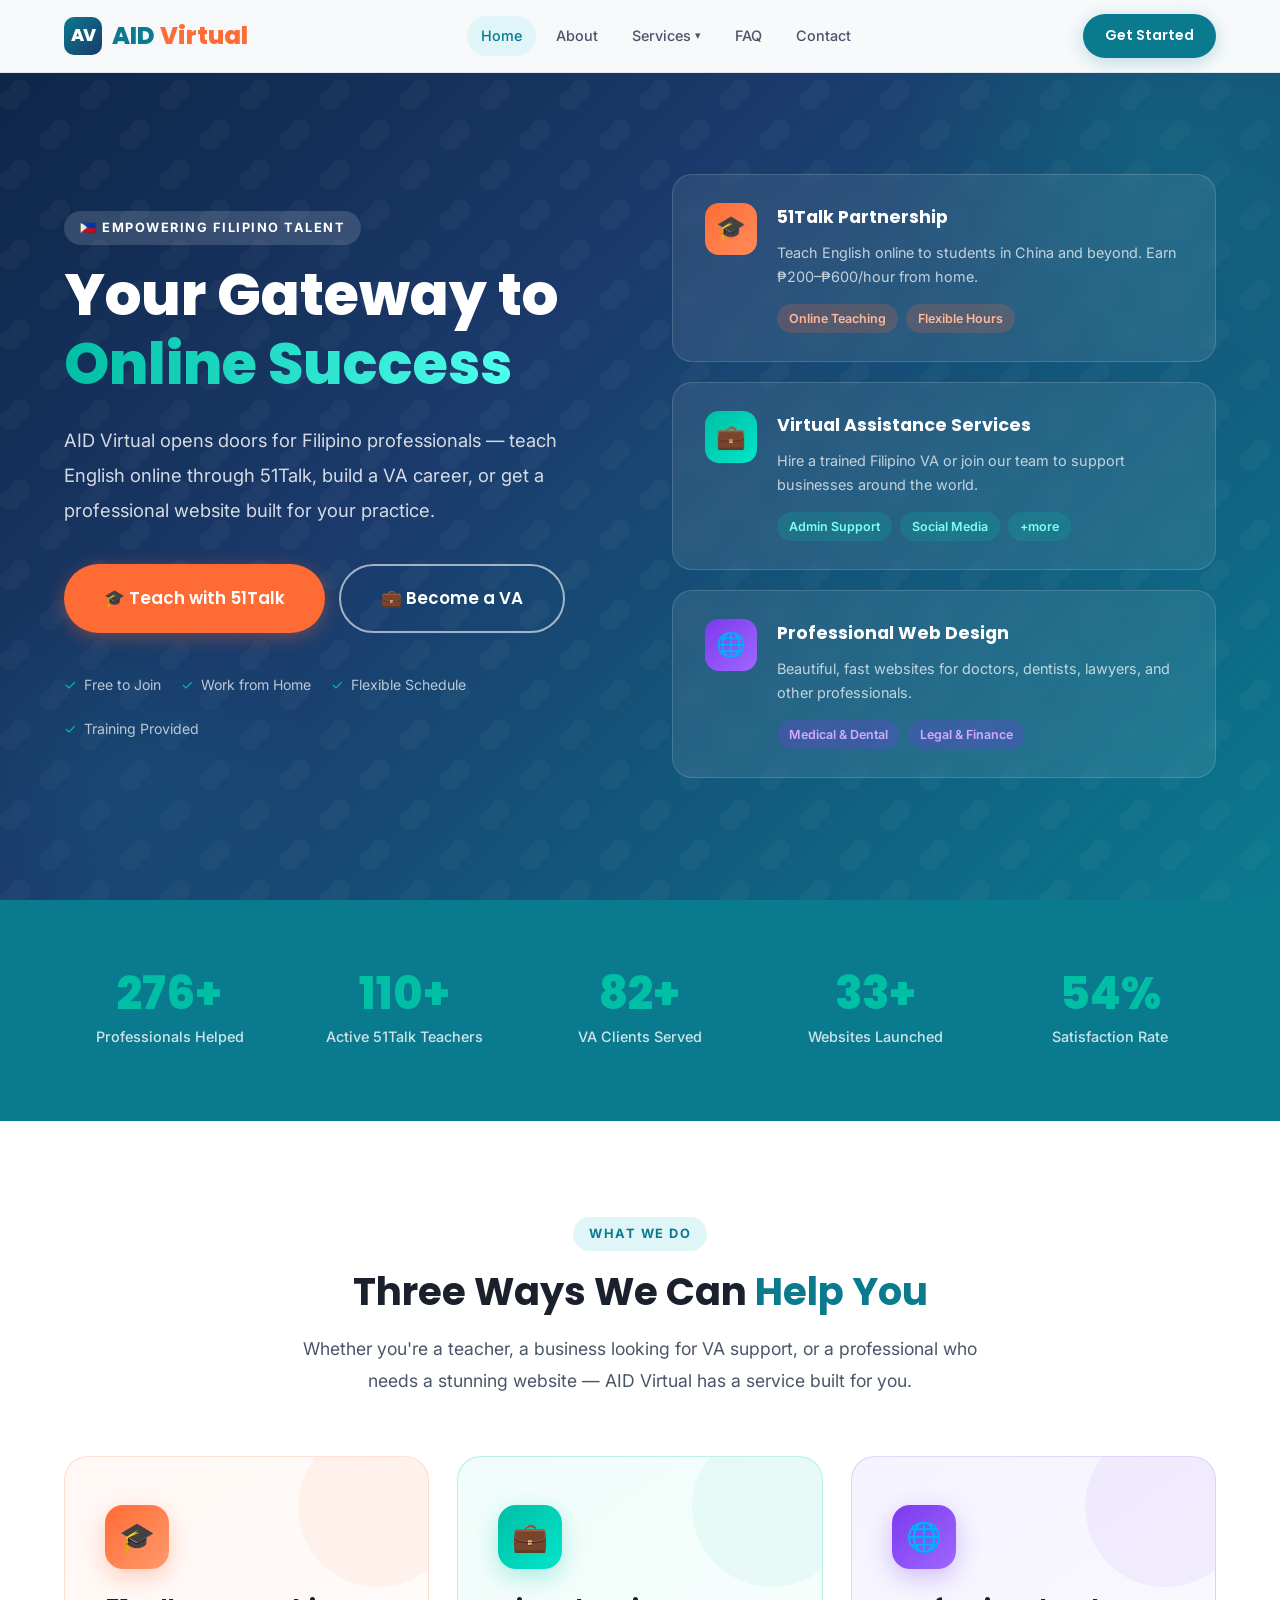
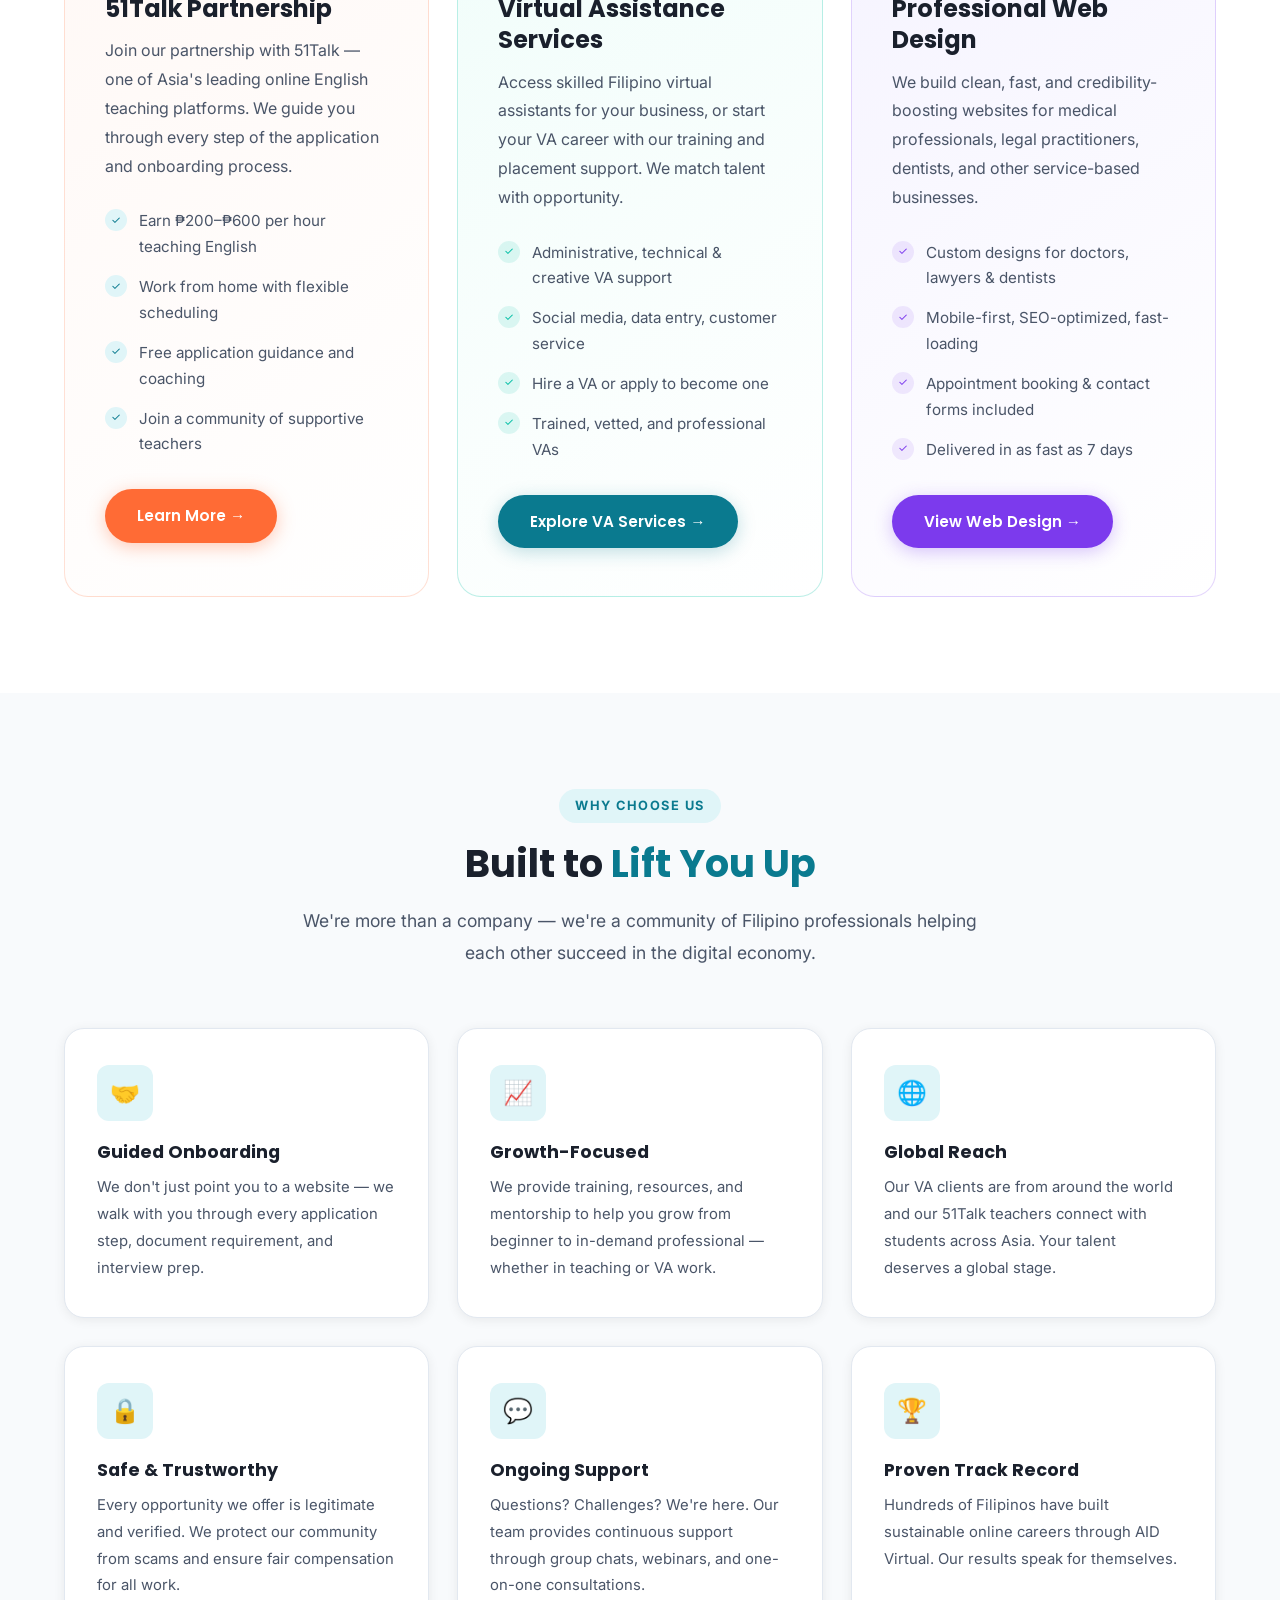
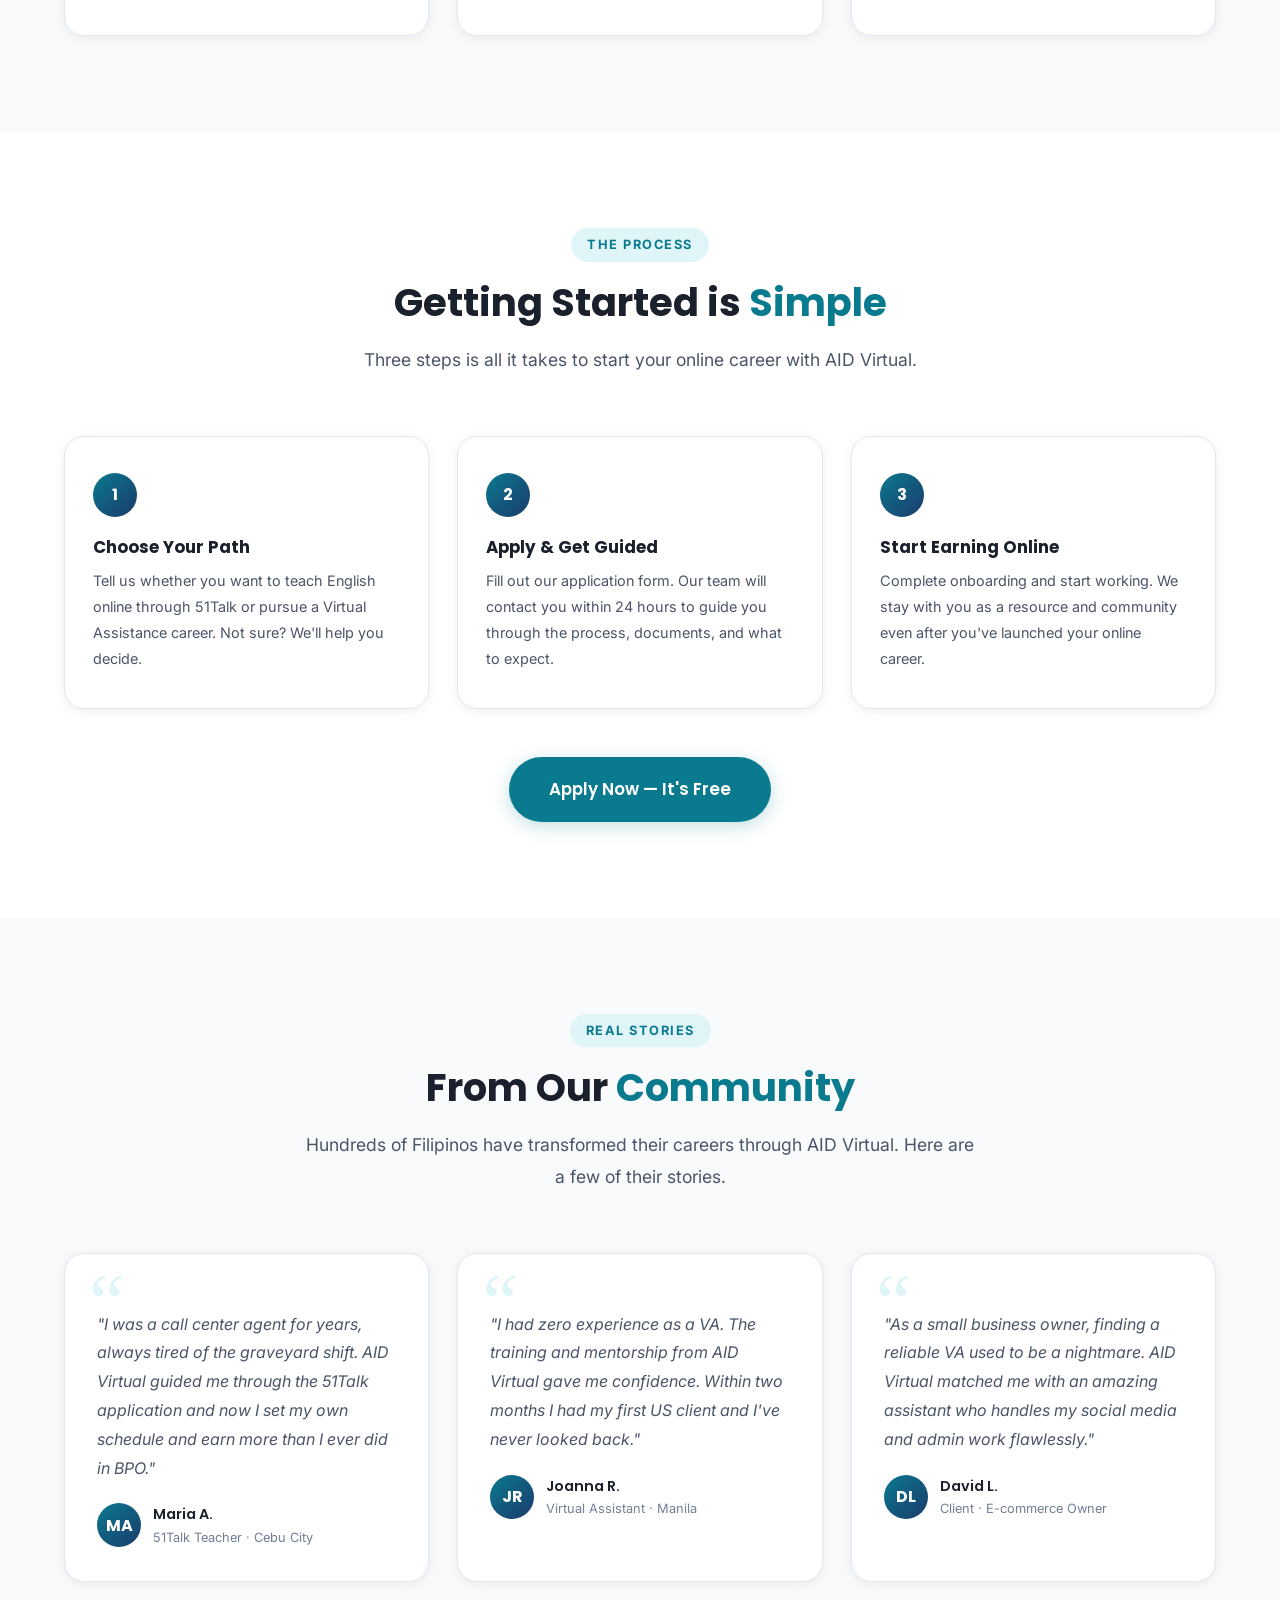
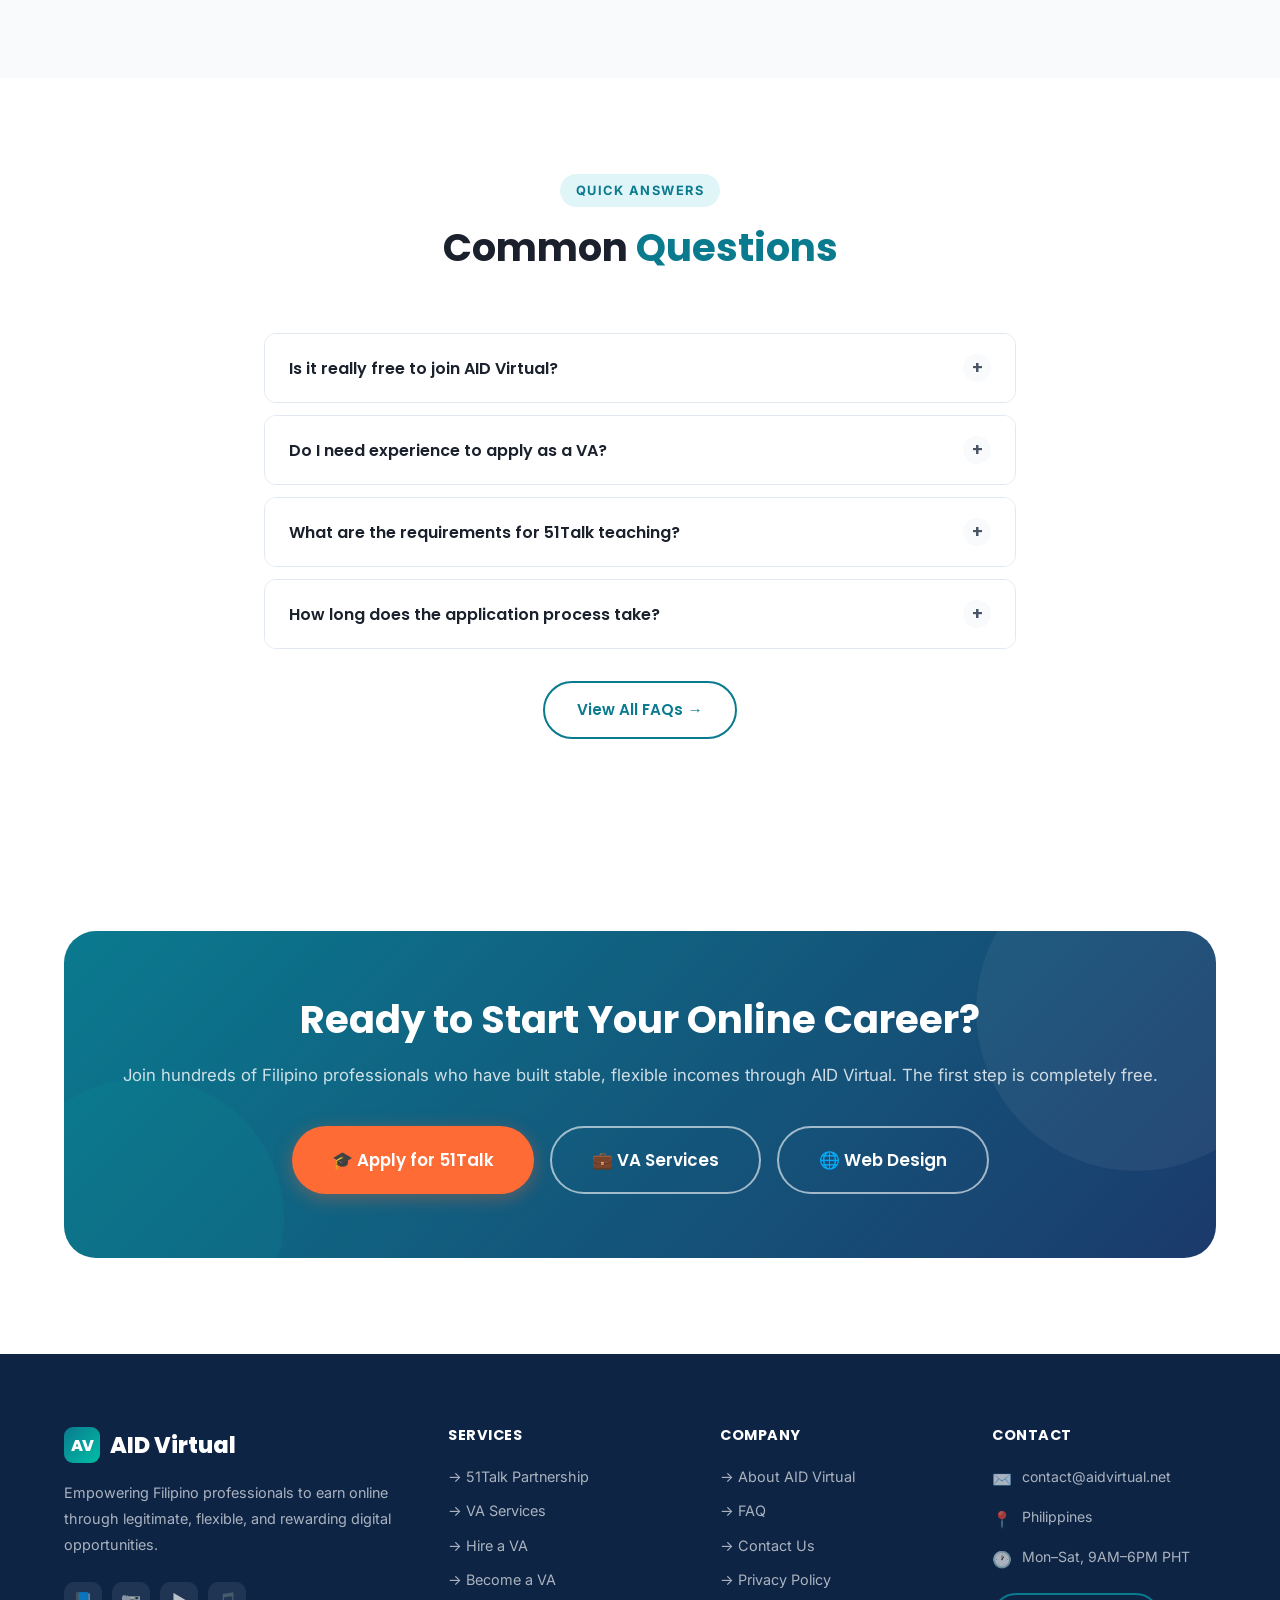
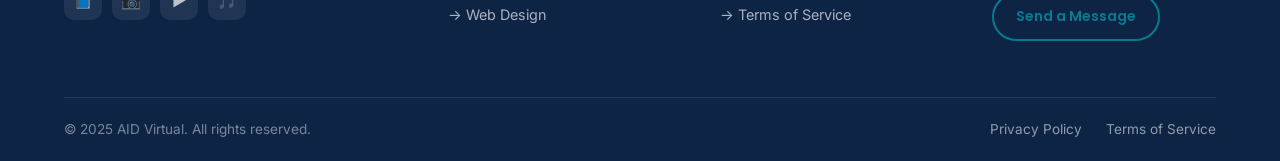
==== index.html @ 7491eb92 "Initial commit: AID Virtual website" ====
<!DOCTYPE html>
<html lang="en">
<head>
  <meta charset="UTF-8" />
  <meta name="viewport" content="width=device-width, initial-scale=1.0" />
  <title>AID Virtual — Empowering Filipino Talent Online</title>
  <meta name="description" content="AID Virtual connects Filipino professionals with global opportunities through our 51Talk teaching partnership and Virtual Assistance services. Join thousands already earning online." />
  <meta name="keywords" content="AID Virtual, 51Talk partnership, virtual assistant Philippines, online English teaching, Filipino VA, remote work Philippines" />
  <meta name="author" content="AID Virtual" />

  <!-- Open Graph -->
  <meta property="og:type" content="website" />
  <meta property="og:url" content="https://aidvirtual.net/" />
  <meta property="og:title" content="AID Virtual — Empowering Filipino Talent Online" />
  <meta property="og:description" content="AID Virtual connects Filipino professionals with global opportunities through our 51Talk teaching partnership and Virtual Assistance services." />
  <meta property="og:image" content="https://aidvirtual.net/images/og-image.png" />

  <!-- Twitter Card -->
  <meta name="twitter:card" content="summary_large_image" />
  <meta name="twitter:title" content="AID Virtual — Empowering Filipino Talent Online" />
  <meta name="twitter:description" content="Join AID Virtual — 51Talk English teaching partnerships and Virtual Assistance services for Filipino professionals." />

  <!-- Canonical -->
  <link rel="canonical" href="https://aidvirtual.net/" />

  <!-- Favicon -->
  <link rel="icon" type="image/svg+xml" href="data:image/svg+xml,<svg xmlns='http://www.w3.org/2000/svg' viewBox='0 0 100 100'><rect width='100' height='100' rx='20' fill='%230A7A8F'/><text y='.9em' font-size='70' x='10' font-family='Arial' font-weight='bold' fill='white'>A</text></svg>" />

  <!-- Fonts -->
  <link rel="preconnect" href="https://fonts.googleapis.com" />
  <link rel="preconnect" href="https://fonts.gstatic.com" crossorigin />
  <link href="https://fonts.googleapis.com/css2?family=Poppins:wght@400;500;600;700;800&family=Inter:wght@400;500;600&display=swap" rel="stylesheet" />

  <!-- Styles -->
  <link rel="stylesheet" href="styles.css" />

  <!-- Structured Data -->
  <script type="application/ld+json">
  {
    "@context": "https://schema.org",
    "@type": "Organization",
    "name": "AID Virtual",
    "url": "https://aidvirtual.net",
    "logo": "https://aidvirtual.net/images/logo.png",
    "description": "AID Virtual empowers Filipino professionals through 51Talk English teaching partnerships and Virtual Assistance services.",
    "contactPoint": {
      "@type": "ContactPoint",
      "contactType": "customer service",
      "email": "contact@aidvirtual.net"
    },
    "sameAs": [
      "https://www.facebook.com/aidvirtual",
      "https://www.instagram.com/aidvirtual"
    ]
  }
  </script>
</head>
<body>

  <!-- ===== NAVIGATION ===== -->
  <nav class="navbar" role="navigation" aria-label="Main navigation">
    <div class="nav-container">
      <a href="index.html" class="nav-logo" aria-label="AID Virtual Home">
        <div class="logo-mark">AV</div>
        <span class="logo-text">AID <span>Virtual</span></span>
      </a>

      <div class="nav-links">
        <a href="index.html">Home</a>
        <a href="about.html">About</a>
        <div class="nav-dropdown">
          <a href="#">Services</a>
          <div class="dropdown-menu">
            <a href="51talk.html" class="dropdown-item">
              <div class="dropdown-icon" style="background:rgba(255,107,53,0.12);">🎓</div>
              <div class="dropdown-item-text">
                <strong>51Talk Partnership</strong>
                <span>Teach English online, earn from home</span>
              </div>
            </a>
            <a href="virtual-assistance.html" class="dropdown-item">
              <div class="dropdown-icon" style="background:rgba(0,191,165,0.12);">💼</div>
              <div class="dropdown-item-text">
                <strong>Virtual Assistance</strong>
                <span>Hire or become a skilled VA</span>
              </div>
            </a>
            <div class="dropdown-divider"></div>
            <a href="web-design.html" class="dropdown-item">
              <div class="dropdown-icon" style="background:rgba(124,58,237,0.12);">🌐</div>
              <div class="dropdown-item-text">
                <strong>Professional Web Design</strong>
                <span>Websites for doctors, lawyers & more</span>
              </div>
            </a>
          </div>
        </div>
        <a href="faq.html">FAQ</a>
        <a href="contact.html">Contact</a>
      </div>

      <div class="nav-cta">
        <a href="contact.html" class="btn btn-secondary btn-sm">Get Started</a>
      </div>

      <button class="hamburger" aria-label="Toggle menu" aria-expanded="false">
        <span></span><span></span><span></span>
      </button>
    </div>
  </nav>

  <!-- Mobile Menu -->
  <div class="mobile-menu" role="dialog" aria-label="Mobile navigation">
    <a href="index.html">🏠 Home</a>
    <a href="about.html">👥 About Us</a>
    <a href="51talk.html">🎓 51Talk Partnership</a>
    <a href="virtual-assistance.html">💼 VA Services</a>
    <a href="web-design.html">🌐 Web Design</a>
    <a href="faq.html">❓ FAQ</a>
    <a href="contact.html">📬 Contact</a>
    <div class="mobile-cta">
      <a href="contact.html" class="btn btn-secondary">Get Started Today</a>
    </div>
  </div>

  <!-- ===== HERO ===== -->
  <section class="hero hero-gradient" style="min-height: 100vh; display: flex; align-items: center; position: relative; overflow: hidden;">
    <!-- Background pattern -->
    <div style="position: absolute; inset: 0; background: url('data:image/svg+xml,%3Csvg width=\'80\' height=\'80\' viewBox=\'0 0 80 80\' xmlns=\'http://www.w3.org/2000/svg\'%3E%3Cg fill=\'none\' fill-rule=\'evenodd\'%3E%3Cg fill=\'%23ffffff\' fill-opacity=\'0.03\'%3E%3Cpath d=\'M50 50c0-5.523 4.477-10 10-10s10 4.477 10 10-4.477 10-10 10c0 5.523-4.477 10-10 10s-10-4.477-10-10 4.477-10 10-10zM10 10c0-5.523 4.477-10 10-10s10 4.477 10 10-4.477 10-10 10c0 5.523-4.477 10-10 10S0 25.523 0 20s4.477-10 10-10z\'/%3E%3C/g%3E%3C/g%3E%3C/svg%3E'); pointer-events: none;"></div>

    <!-- Decorative circles -->
    <div style="position: absolute; top: -120px; right: -120px; width: 500px; height: 500px; background: radial-gradient(circle, rgba(0,191,165,0.15) 0%, transparent 70%); pointer-events: none;"></div>
    <div style="position: absolute; bottom: -80px; left: -80px; width: 400px; height: 400px; background: radial-gradient(circle, rgba(10,122,143,0.2) 0%, transparent 70%); pointer-events: none;"></div>

    <div class="container" style="position: relative; width: 100%; padding-top: 40px; padding-bottom: 60px;">
      <div style="display: grid; grid-template-columns: 1fr 1fr; gap: 64px; align-items: center;">

        <!-- Left: Text -->
        <div>
          <div class="eyebrow eyebrow-white fade-up">🇵🇭 Empowering Filipino Talent</div>
          <h1 class="fade-up fade-up-delay-1" style="font-size: clamp(2.2rem, 5vw, 3.6rem); color: white; font-weight: 800; margin-bottom: 24px; line-height: 1.2;">
            Your Gateway to <br/>
            <span style="background: linear-gradient(90deg, #00BFA5, #4FFFED); -webkit-background-clip: text; -webkit-text-fill-color: transparent; background-clip: text;">Online Success</span>
          </h1>
          <p class="fade-up fade-up-delay-2" style="font-size: 1.15rem; color: rgba(255,255,255,0.82); line-height: 1.9; margin-bottom: 36px; max-width: 520px;">
            AID Virtual opens doors for Filipino professionals — teach English online through 51Talk, build a VA career, or get a professional website built for your practice.
          </p>
          <div class="fade-up fade-up-delay-3" style="display: flex; gap: 14px; flex-wrap: wrap;">
            <a href="51talk.html" class="btn btn-primary btn-lg">
              🎓 Teach with 51Talk
            </a>
            <a href="virtual-assistance.html" class="btn btn-outline btn-lg">
              💼 Become a VA
            </a>
          </div>

          <!-- Trust badges -->
          <div class="fade-up fade-up-delay-4" style="display: flex; align-items: center; gap: 20px; margin-top: 40px; flex-wrap: wrap;">
            <div style="display: flex; align-items: center; gap: 8px; color: rgba(255,255,255,0.7); font-size: 0.88rem;">
              <span style="color: #00BFA5;">✓</span> Free to Join
            </div>
            <div style="display: flex; align-items: center; gap: 8px; color: rgba(255,255,255,0.7); font-size: 0.88rem;">
              <span style="color: #00BFA5;">✓</span> Work from Home
            </div>
            <div style="display: flex; align-items: center; gap: 8px; color: rgba(255,255,255,0.7); font-size: 0.88rem;">
              <span style="color: #00BFA5;">✓</span> Flexible Schedule
            </div>
            <div style="display: flex; align-items: center; gap: 8px; color: rgba(255,255,255,0.7); font-size: 0.88rem;">
              <span style="color: #00BFA5;">✓</span> Training Provided
            </div>
          </div>
        </div>

        <!-- Right: Service cards -->
        <div class="fade-up fade-up-delay-2" style="display: flex; flex-direction: column; gap: 20px;">

          <a href="51talk.html" style="display: block; background: rgba(255,255,255,0.08); backdrop-filter: blur(12px); border: 1px solid rgba(255,255,255,0.15); border-radius: 20px; padding: 28px 32px; transition: all 0.3s ease; text-decoration: none;" onmouseover="this.style.background='rgba(255,255,255,0.13)';this.style.transform='translateY(-4px)'" onmouseout="this.style.background='rgba(255,255,255,0.08)';this.style.transform='translateY(0)'">
            <div style="display: flex; align-items: flex-start; gap: 20px;">
              <div style="width: 52px; height: 52px; background: linear-gradient(135deg, #FF6B35, #FF8C5A); border-radius: 14px; display: flex; align-items: center; justify-content: center; font-size: 1.5rem; flex-shrink: 0;">🎓</div>
              <div>
                <div style="font-family: 'Poppins', sans-serif; font-weight: 700; font-size: 1.1rem; color: white; margin-bottom: 8px;">51Talk Partnership</div>
                <div style="font-size: 0.9rem; color: rgba(255,255,255,0.72); line-height: 1.7;">Teach English online to students in China and beyond. Earn ₱200–₱600/hour from home.</div>
                <div style="margin-top: 14px; display: flex; gap: 8px; flex-wrap: wrap;">
                  <span style="padding: 4px 12px; background: rgba(255,107,53,0.2); border-radius: 100px; font-size: 0.78rem; font-weight: 600; color: #FFB89A;">Online Teaching</span>
                  <span style="padding: 4px 12px; background: rgba(255,107,53,0.2); border-radius: 100px; font-size: 0.78rem; font-weight: 600; color: #FFB89A;">Flexible Hours</span>
                </div>
              </div>
            </div>
          </a>

          <a href="virtual-assistance.html" style="display: block; background: rgba(255,255,255,0.08); backdrop-filter: blur(12px); border: 1px solid rgba(255,255,255,0.15); border-radius: 20px; padding: 28px 32px; transition: all 0.3s ease; text-decoration: none;" onmouseover="this.style.background='rgba(255,255,255,0.13)';this.style.transform='translateY(-4px)'" onmouseout="this.style.background='rgba(255,255,255,0.08)';this.style.transform='translateY(0)'">
            <div style="display: flex; align-items: flex-start; gap: 20px;">
              <div style="width: 52px; height: 52px; background: linear-gradient(135deg, #00BFA5, #00E5CA); border-radius: 14px; display: flex; align-items: center; justify-content: center; font-size: 1.5rem; flex-shrink: 0;">💼</div>
              <div>
                <div style="font-family: 'Poppins', sans-serif; font-weight: 700; font-size: 1.1rem; color: white; margin-bottom: 8px;">Virtual Assistance Services</div>
                <div style="font-size: 0.9rem; color: rgba(255,255,255,0.72); line-height: 1.7;">Hire a trained Filipino VA or join our team to support businesses around the world.</div>
                <div style="margin-top: 14px; display: flex; gap: 8px; flex-wrap: wrap;">
                  <span style="padding: 4px 12px; background: rgba(0,191,165,0.2); border-radius: 100px; font-size: 0.78rem; font-weight: 600; color: #7FFFF0;">Admin Support</span>
                  <span style="padding: 4px 12px; background: rgba(0,191,165,0.2); border-radius: 100px; font-size: 0.78rem; font-weight: 600; color: #7FFFF0;">Social Media</span>
                  <span style="padding: 4px 12px; background: rgba(0,191,165,0.2); border-radius: 100px; font-size: 0.78rem; font-weight: 600; color: #7FFFF0;">+more</span>
                </div>
              </div>
            </div>
          </a>

          <a href="web-design.html" style="display: block; background: rgba(255,255,255,0.08); backdrop-filter: blur(12px); border: 1px solid rgba(255,255,255,0.15); border-radius: 20px; padding: 28px 32px; transition: all 0.3s ease; text-decoration: none;" onmouseover="this.style.background='rgba(255,255,255,0.13)';this.style.transform='translateY(-4px)'" onmouseout="this.style.background='rgba(255,255,255,0.08)';this.style.transform='translateY(0)'">
            <div style="display: flex; align-items: flex-start; gap: 20px;">
              <div style="width: 52px; height: 52px; background: linear-gradient(135deg, #7C3AED, #9F67FF); border-radius: 14px; display: flex; align-items: center; justify-content: center; font-size: 1.5rem; flex-shrink: 0;">🌐</div>
              <div>
                <div style="font-family: 'Poppins', sans-serif; font-weight: 700; font-size: 1.1rem; color: white; margin-bottom: 8px;">Professional Web Design</div>
                <div style="font-size: 0.9rem; color: rgba(255,255,255,0.72); line-height: 1.7;">Beautiful, fast websites for doctors, dentists, lawyers, and other professionals.</div>
                <div style="margin-top: 14px; display: flex; gap: 8px; flex-wrap: wrap;">
                  <span style="padding: 4px 12px; background: rgba(124,58,237,0.25); border-radius: 100px; font-size: 0.78rem; font-weight: 600; color: #D4AAFF;">Medical &amp; Dental</span>
                  <span style="padding: 4px 12px; background: rgba(124,58,237,0.25); border-radius: 100px; font-size: 0.78rem; font-weight: 600; color: #D4AAFF;">Legal &amp; Finance</span>
                </div>
              </div>
            </div>
          </a>

        </div>
      </div>
    </div>
  </section>

  <!-- ===== STATS STRIP ===== -->
  <div class="stats-strip">
    <div class="container">
      <div class="stats-grid" style="grid-template-columns: repeat(5, 1fr);">
        <div class="stat-item">
          <div class="stat-number"><span data-target="500" data-suffix="+">500+</span></div>
          <div class="stat-label">Professionals Helped</div>
        </div>
        <div class="stat-item">
          <div class="stat-number"><span data-target="200" data-suffix="+">200+</span></div>
          <div class="stat-label">Active 51Talk Teachers</div>
        </div>
        <div class="stat-item">
          <div class="stat-number"><span data-target="150" data-suffix="+">150+</span></div>
          <div class="stat-label">VA Clients Served</div>
        </div>
        <div class="stat-item">
          <div class="stat-number"><span data-target="60" data-suffix="+">60+</span></div>
          <div class="stat-label">Websites Launched</div>
        </div>
        <div class="stat-item">
          <div class="stat-number"><span data-target="98" data-suffix="%">98%</span></div>
          <div class="stat-label">Satisfaction Rate</div>
        </div>
      </div>
    </div>
  </div>

  <!-- ===== SERVICES OVERVIEW ===== -->
  <section class="section">
    <div class="container">
      <div class="section-header">
        <div class="eyebrow">What We Do</div>
        <h2>Three Ways We Can <span class="text-primary">Help You</span></h2>
        <p>Whether you're a teacher, a business looking for VA support, or a professional who needs a stunning website — AID Virtual has a service built for you.</p>
      </div>

      <div class="grid-3">

        <!-- 51Talk Card -->
        <div class="fade-up" style="background: linear-gradient(145deg, #FFF8F5 0%, #FFFFFF 100%); border: 1.5px solid rgba(255,107,53,0.2); border-radius: 24px; padding: 48px 40px; position: relative; overflow: hidden; transition: all 0.3s ease;" onmouseover="this.style.transform='translateY(-6px)';this.style.boxShadow='0 20px 48px rgba(255,107,53,0.15)'" onmouseout="this.style.transform='translateY(0)';this.style.boxShadow='none'">
          <div style="position: absolute; top: -30px; right: -30px; width: 160px; height: 160px; background: rgba(255,107,53,0.06); border-radius: 50%;"></div>
          <div style="width: 64px; height: 64px; background: linear-gradient(135deg, #FF6B35, #FF9A6C); border-radius: 18px; display: flex; align-items: center; justify-content: center; font-size: 1.8rem; margin-bottom: 24px; box-shadow: 0 8px 24px rgba(255,107,53,0.3);">🎓</div>
          <h3 style="font-size: 1.5rem; margin-bottom: 12px; color: var(--text);">51Talk Partnership</h3>
          <p style="color: var(--text-light); line-height: 1.8; margin-bottom: 28px;">Join our partnership with 51Talk — one of Asia's leading online English teaching platforms. We guide you through every step of the application and onboarding process.</p>

          <div class="feature-list" style="margin-bottom: 32px;">
            <div class="feature-item">
              <div class="check">✓</div>
              <span>Earn ₱200–₱600 per hour teaching English</span>
            </div>
            <div class="feature-item">
              <div class="check">✓</div>
              <span>Work from home with flexible scheduling</span>
            </div>
            <div class="feature-item">
              <div class="check">✓</div>
              <span>Free application guidance and coaching</span>
            </div>
            <div class="feature-item">
              <div class="check">✓</div>
              <span>Join a community of supportive teachers</span>
            </div>
          </div>

          <a href="51talk.html" class="btn btn-primary">Learn More →</a>
        </div>

        <!-- VA Services Card -->
        <div class="fade-up fade-up-delay-1" style="background: linear-gradient(145deg, #F0FDFA 0%, #FFFFFF 100%); border: 1.5px solid rgba(0,191,165,0.25); border-radius: 24px; padding: 48px 40px; position: relative; overflow: hidden; transition: all 0.3s ease;" onmouseover="this.style.transform='translateY(-6px)';this.style.boxShadow='0 20px 48px rgba(0,191,165,0.15)'" onmouseout="this.style.transform='translateY(0)';this.style.boxShadow='none'">
          <div style="position: absolute; top: -30px; right: -30px; width: 160px; height: 160px; background: rgba(0,191,165,0.06); border-radius: 50%;"></div>
          <div style="width: 64px; height: 64px; background: linear-gradient(135deg, #00BFA5, #00E5CA); border-radius: 18px; display: flex; align-items: center; justify-content: center; font-size: 1.8rem; margin-bottom: 24px; box-shadow: 0 8px 24px rgba(0,191,165,0.3);">💼</div>
          <h3 style="font-size: 1.5rem; margin-bottom: 12px; color: var(--text);">Virtual Assistance Services</h3>
          <p style="color: var(--text-light); line-height: 1.8; margin-bottom: 28px;">Access skilled Filipino virtual assistants for your business, or start your VA career with our training and placement support. We match talent with opportunity.</p>

          <div class="feature-list" style="margin-bottom: 32px;">
            <div class="feature-item check-accent">
              <div class="check">✓</div>
              <span>Administrative, technical & creative VA support</span>
            </div>
            <div class="feature-item check-accent">
              <div class="check">✓</div>
              <span>Social media, data entry, customer service</span>
            </div>
            <div class="feature-item check-accent">
              <div class="check">✓</div>
              <span>Hire a VA or apply to become one</span>
            </div>
            <div class="feature-item check-accent">
              <div class="check">✓</div>
              <span>Trained, vetted, and professional VAs</span>
            </div>
          </div>

          <a href="virtual-assistance.html" class="btn btn-secondary">Explore VA Services →</a>
        </div>

        <!-- Web Design Card -->
        <div class="fade-up fade-up-delay-2" style="background: linear-gradient(145deg, #F5F3FF 0%, #FFFFFF 100%); border: 1.5px solid rgba(124,58,237,0.2); border-radius: 24px; padding: 48px 40px; position: relative; overflow: hidden; transition: all 0.3s ease;" onmouseover="this.style.transform='translateY(-6px)';this.style.boxShadow='0 20px 48px rgba(124,58,237,0.15)'" onmouseout="this.style.transform='translateY(0)';this.style.boxShadow='none'">
          <div style="position: absolute; top: -30px; right: -30px; width: 160px; height: 160px; background: rgba(124,58,237,0.06); border-radius: 50%;"></div>
          <div style="width: 64px; height: 64px; background: linear-gradient(135deg, #7C3AED, #9F67FF); border-radius: 18px; display: flex; align-items: center; justify-content: center; font-size: 1.8rem; margin-bottom: 24px; box-shadow: 0 8px 24px rgba(124,58,237,0.3);">🌐</div>
          <h3 style="font-size: 1.5rem; margin-bottom: 12px; color: var(--text);">Professional Web Design</h3>
          <p style="color: var(--text-light); line-height: 1.8; margin-bottom: 28px;">We build clean, fast, and credibility-boosting websites for medical professionals, legal practitioners, dentists, and other service-based businesses.</p>

          <div class="feature-list" style="margin-bottom: 32px;">
            <div class="feature-item" style="--check-bg: rgba(124,58,237,0.1); --check-color: #7C3AED;">
              <div class="check" style="background: rgba(124,58,237,0.1); color: #7C3AED;">✓</div>
              <span>Custom designs for doctors, lawyers & dentists</span>
            </div>
            <div class="feature-item">
              <div class="check" style="background: rgba(124,58,237,0.1); color: #7C3AED;">✓</div>
              <span>Mobile-first, SEO-optimized, fast-loading</span>
            </div>
            <div class="feature-item">
              <div class="check" style="background: rgba(124,58,237,0.1); color: #7C3AED;">✓</div>
              <span>Appointment booking & contact forms included</span>
            </div>
            <div class="feature-item">
              <div class="check" style="background: rgba(124,58,237,0.1); color: #7C3AED;">✓</div>
              <span>Delivered in as fast as 7 days</span>
            </div>
          </div>

          <a href="web-design.html" class="btn btn-purple">View Web Design →</a>
        </div>

      </div>
    </div>
  </section>

  <!-- ===== WHY AID VIRTUAL ===== -->
  <section class="section section-alt">
    <div class="container">
      <div class="section-header">
        <div class="eyebrow">Why Choose Us</div>
        <h2>Built to <span class="text-primary">Lift You Up</span></h2>
        <p>We're more than a company — we're a community of Filipino professionals helping each other succeed in the digital economy.</p>
      </div>

      <div class="grid-3">
        <div class="card fade-up">
          <div class="card-icon">🤝</div>
          <h3 style="font-size: 1.1rem; margin-bottom: 10px;">Guided Onboarding</h3>
          <p style="color: var(--text-light); font-size: 0.93rem; line-height: 1.8;">We don't just point you to a website — we walk with you through every application step, document requirement, and interview prep.</p>
        </div>
        <div class="card fade-up fade-up-delay-1">
          <div class="card-icon">📈</div>
          <h3 style="font-size: 1.1rem; margin-bottom: 10px;">Growth-Focused</h3>
          <p style="color: var(--text-light); font-size: 0.93rem; line-height: 1.8;">We provide training, resources, and mentorship to help you grow from beginner to in-demand professional — whether in teaching or VA work.</p>
        </div>
        <div class="card fade-up fade-up-delay-2">
          <div class="card-icon">🌐</div>
          <h3 style="font-size: 1.1rem; margin-bottom: 10px;">Global Reach</h3>
          <p style="color: var(--text-light); font-size: 0.93rem; line-height: 1.8;">Our VA clients are from around the world and our 51Talk teachers connect with students across Asia. Your talent deserves a global stage.</p>
        </div>
        <div class="card fade-up fade-up-delay-1">
          <div class="card-icon">🔒</div>
          <h3 style="font-size: 1.1rem; margin-bottom: 10px;">Safe & Trustworthy</h3>
          <p style="color: var(--text-light); font-size: 0.93rem; line-height: 1.8;">Every opportunity we offer is legitimate and verified. We protect our community from scams and ensure fair compensation for all work.</p>
        </div>
        <div class="card fade-up fade-up-delay-2">
          <div class="card-icon">💬</div>
          <h3 style="font-size: 1.1rem; margin-bottom: 10px;">Ongoing Support</h3>
          <p style="color: var(--text-light); font-size: 0.93rem; line-height: 1.8;">Questions? Challenges? We're here. Our team provides continuous support through group chats, webinars, and one-on-one consultations.</p>
        </div>
        <div class="card fade-up fade-up-delay-3">
          <div class="card-icon">🏆</div>
          <h3 style="font-size: 1.1rem; margin-bottom: 10px;">Proven Track Record</h3>
          <p style="color: var(--text-light); font-size: 0.93rem; line-height: 1.8;">Hundreds of Filipinos have built sustainable online careers through AID Virtual. Our results speak for themselves.</p>
        </div>
      </div>
    </div>
  </section>

  <!-- ===== HOW IT WORKS ===== -->
  <section class="section">
    <div class="container">
      <div class="section-header">
        <div class="eyebrow">The Process</div>
        <h2>Getting Started is <span class="text-primary">Simple</span></h2>
        <p>Three steps is all it takes to start your online career with AID Virtual.</p>
      </div>

      <div class="steps-grid">
        <div class="step-card fade-up">
          <div class="step-number">1</div>
          <h3 style="font-size: 1.05rem; margin-bottom: 10px;">Choose Your Path</h3>
          <p style="color: var(--text-light); font-size: 0.9rem; line-height: 1.8;">Tell us whether you want to teach English online through 51Talk or pursue a Virtual Assistance career. Not sure? We'll help you decide.</p>
        </div>
        <div class="step-card fade-up fade-up-delay-1">
          <div class="step-number">2</div>
          <h3 style="font-size: 1.05rem; margin-bottom: 10px;">Apply & Get Guided</h3>
          <p style="color: var(--text-light); font-size: 0.9rem; line-height: 1.8;">Fill out our application form. Our team will contact you within 24 hours to guide you through the process, documents, and what to expect.</p>
        </div>
        <div class="step-card fade-up fade-up-delay-2">
          <div class="step-number">3</div>
          <h3 style="font-size: 1.05rem; margin-bottom: 10px;">Start Earning Online</h3>
          <p style="color: var(--text-light); font-size: 0.9rem; line-height: 1.8;">Complete onboarding and start working. We stay with you as a resource and community even after you've launched your online career.</p>
        </div>
      </div>

      <div class="text-center mt-48 fade-up">
        <a href="contact.html" class="btn btn-secondary btn-lg">Apply Now — It's Free</a>
      </div>
    </div>
  </section>

  <!-- ===== TESTIMONIALS ===== -->
  <section class="section section-alt">
    <div class="container">
      <div class="section-header">
        <div class="eyebrow">Real Stories</div>
        <h2>From Our <span class="text-primary">Community</span></h2>
        <p>Hundreds of Filipinos have transformed their careers through AID Virtual. Here are a few of their stories.</p>
      </div>

      <div class="grid-3">
        <div class="testimonial-card fade-up">
          <p class="testimonial-text">"I was a call center agent for years, always tired of the graveyard shift. AID Virtual guided me through the 51Talk application and now I set my own schedule and earn more than I ever did in BPO."</p>
          <div class="testimonial-author">
            <div class="author-avatar">MA</div>
            <div class="author-info">
              <div class="name">Maria A.</div>
              <div class="role">51Talk Teacher · Cebu City</div>
            </div>
          </div>
        </div>
        <div class="testimonial-card fade-up fade-up-delay-1">
          <p class="testimonial-text">"I had zero experience as a VA. The training and mentorship from AID Virtual gave me confidence. Within two months I had my first US client and I've never looked back."</p>
          <div class="testimonial-author">
            <div class="author-avatar">JR</div>
            <div class="author-info">
              <div class="name">Joanna R.</div>
              <div class="role">Virtual Assistant · Manila</div>
            </div>
          </div>
        </div>
        <div class="testimonial-card fade-up fade-up-delay-2">
          <p class="testimonial-text">"As a small business owner, finding a reliable VA used to be a nightmare. AID Virtual matched me with an amazing assistant who handles my social media and admin work flawlessly."</p>
          <div class="testimonial-author">
            <div class="author-avatar">DL</div>
            <div class="author-info">
              <div class="name">David L.</div>
              <div class="role">Client · E-commerce Owner</div>
            </div>
          </div>
        </div>
      </div>
    </div>
  </section>

  <!-- ===== FAQ PREVIEW ===== -->
  <section class="section">
    <div class="container" style="max-width: 800px;">
      <div class="section-header">
        <div class="eyebrow">Quick Answers</div>
        <h2>Common <span class="text-primary">Questions</span></h2>
      </div>

      <div class="faq-item fade-up">
        <button class="faq-question">
          Is it really free to join AID Virtual?
          <span class="faq-icon">+</span>
        </button>
        <div class="faq-answer">
          <p>Yes, completely free. We don't charge any fees to apply, get guided, or join our community. Our business model is built around the partnerships we create — not on charging applicants.</p>
        </div>
      </div>

      <div class="faq-item fade-up">
        <button class="faq-question">
          Do I need experience to apply as a VA?
          <span class="faq-icon">+</span>
        </button>
        <div class="faq-answer">
          <p>Not necessarily. While experience helps, we provide training and mentorship for those new to virtual assistance. What matters most is your willingness to learn, strong communication skills, and reliability.</p>
        </div>
      </div>

      <div class="faq-item fade-up">
        <button class="faq-question">
          What are the requirements for 51Talk teaching?
          <span class="faq-icon">+</span>
        </button>
        <div class="faq-answer">
          <p>You need a degree (any field), a stable internet connection, a quiet teaching environment, and good English communication skills. 51Talk provides all the teaching materials and curriculum. Visit our 51Talk page for the full requirements list.</p>
        </div>
      </div>

      <div class="faq-item fade-up">
        <button class="faq-question">
          How long does the application process take?
          <span class="faq-icon">+</span>
        </button>
        <div class="faq-answer">
          <p>We typically respond within 24 hours of your application. The full 51Talk onboarding process takes 1–2 weeks. VA placements depend on client matching but usually happen within 2–4 weeks.</p>
        </div>
      </div>

      <div class="text-center mt-32 fade-up">
        <a href="faq.html" class="btn btn-outline-dark">View All FAQs →</a>
      </div>
    </div>
  </section>

  <!-- ===== CTA SECTION ===== -->
  <section class="section">
    <div class="container">
      <div class="cta-banner fade-up">
        <h2>Ready to Start Your Online Career?</h2>
        <p>Join hundreds of Filipino professionals who have built stable, flexible incomes through AID Virtual. The first step is completely free.</p>
        <div class="cta-buttons">
          <a href="51talk.html" class="btn btn-primary btn-lg">🎓 Apply for 51Talk</a>
          <a href="virtual-assistance.html" class="btn btn-outline btn-lg">💼 VA Services</a>
          <a href="web-design.html" class="btn btn-outline btn-lg">🌐 Web Design</a>
        </div>
      </div>
    </div>
  </section>

  <!-- ===== FOOTER ===== -->
  <footer class="footer" role="contentinfo">
    <div class="container">
      <div class="footer-grid">
        <div class="footer-brand">
          <div class="logo">
            <div class="logo-mark">AV</div>
            AID Virtual
          </div>
          <p>Empowering Filipino professionals to earn online through legitimate, flexible, and rewarding digital opportunities.</p>
          <div class="social-links">
            <a href="#" class="social-link" aria-label="Facebook">📘</a>
            <a href="#" class="social-link" aria-label="Instagram">📷</a>
            <a href="#" class="social-link" aria-label="YouTube">▶️</a>
            <a href="#" class="social-link" aria-label="TikTok">🎵</a>
          </div>
        </div>

        <div class="footer-col">
          <h4>Services</h4>
          <ul>
            <li><a href="51talk.html">→ 51Talk Partnership</a></li>
            <li><a href="virtual-assistance.html">→ VA Services</a></li>
            <li><a href="virtual-assistance.html#hire">→ Hire a VA</a></li>
            <li><a href="virtual-assistance.html#apply">→ Become a VA</a></li>
            <li><a href="web-design.html">→ Web Design</a></li>
          </ul>
        </div>

        <div class="footer-col">
          <h4>Company</h4>
          <ul>
            <li><a href="about.html">→ About AID Virtual</a></li>
            <li><a href="faq.html">→ FAQ</a></li>
            <li><a href="contact.html">→ Contact Us</a></li>
            <li><a href="privacy-policy.html">→ Privacy Policy</a></li>
            <li><a href="terms.html">→ Terms of Service</a></li>
          </ul>
        </div>

        <div class="footer-col">
          <h4>Contact</h4>
          <div class="footer-contact-item">
            <span class="icon">✉️</span>
            <a href="mailto:contact@aidvirtual.net">contact@aidvirtual.net</a>
          </div>
          <div class="footer-contact-item">
            <span class="icon">📍</span>
            <span>Philippines</span>
          </div>
          <div class="footer-contact-item">
            <span class="icon">🕐</span>
            <span>Mon–Sat, 9AM–6PM PHT</span>
          </div>
          <div style="margin-top: 20px;">
            <a href="contact.html" class="btn btn-outline-dark btn-sm">Send a Message</a>
          </div>
        </div>
      </div>

      <div class="footer-bottom">
        <span>© 2025 AID Virtual. All rights reserved.</span>
        <div style="display: flex; gap: 24px; flex-wrap: wrap;">
          <a href="privacy-policy.html">Privacy Policy</a>
          <a href="terms.html">Terms of Service</a>
        </div>
      </div>
    </div>
  </footer>

  <!-- Hero responsive fix -->
  <style>
    @media (max-width: 768px) {
      .hero > .container > div {
        grid-template-columns: 1fr !important;
        gap: 40px !important;
      }
      .hero h1 { font-size: 2rem !important; }
    }
  </style>

  <script src="script.js"></script>
</body>
</html>
---- styles.css ----
/* ===================================================
   AID Virtual — Global Stylesheet
   =================================================== */

/* ===== Google Fonts Import ===== */
@import url('https://fonts.googleapis.com/css2?family=Poppins:wght@400;500;600;700;800&family=Inter:wght@400;500;600&display=swap');

/* ===== CSS Variables ===== */
:root {
  --primary:        #0A7A8F;
  --primary-dark:   #075F70;
  --primary-light:  #E0F5F8;
  --primary-mid:    #B2E8EF;
  --navy:           #1B3A6B;
  --navy-dark:      #0D2445;
  --accent:         #00BFA5;
  --cta:            #FF6B35;
  --cta-dark:       #E55A25;
  --purple:         #7C3AED;
  --purple-dark:    #6025C5;
  --purple-light:   #EDE9FE;
  --text:           #1A202C;
  --text-light:     #4A5568;
  --text-lighter:   #718096;
  --white:          #FFFFFF;
  --bg:             #F8FAFC;
  --bg-alt:         #EFF6F8;
  --border:         #CBD5E0;
  --border-light:   #E2E8F0;
  --shadow:         0 4px 20px rgba(10, 122, 143, 0.10);
  --shadow-lg:      0 10px 40px rgba(10, 122, 143, 0.15);
  --shadow-card:    0 2px 12px rgba(0, 0, 0, 0.07);
  --radius:         12px;
  --radius-lg:      20px;
  --radius-xl:      32px;
  --radius-full:    9999px;
  --transition:     all 0.3s ease;
  --max-width:      1200px;
}

/* ===== Reset & Base ===== */
*, *::before, *::after {
  margin: 0;
  padding: 0;
  box-sizing: border-box;
}

html {
  scroll-behavior: smooth;
  scroll-padding-top: 80px;
}

body {
  font-family: 'Inter', sans-serif;
  color: var(--text);
  background: var(--white);
  line-height: 1.7;
  overflow-x: hidden;
}

h1, h2, h3, h4, h5, h6 {
  font-family: 'Poppins', sans-serif;
  line-height: 1.3;
  color: var(--text);
}

a {
  text-decoration: none;
  color: inherit;
  transition: var(--transition);
}

img {
  max-width: 100%;
  display: block;
}

ul { list-style: none; }

.container {
  max-width: var(--max-width);
  margin: 0 auto;
  padding: 0 24px;
}

/* ===== Buttons ===== */
.btn {
  display: inline-flex;
  align-items: center;
  gap: 8px;
  padding: 14px 32px;
  border-radius: var(--radius-full);
  font-family: 'Poppins', sans-serif;
  font-weight: 600;
  font-size: 0.95rem;
  cursor: pointer;
  border: none;
  transition: var(--transition);
  white-space: nowrap;
}

.btn-primary {
  background: var(--cta);
  color: var(--white);
  box-shadow: 0 4px 18px rgba(255, 107, 53, 0.35);
}
.btn-primary:hover {
  background: var(--cta-dark);
  transform: translateY(-2px);
  box-shadow: 0 8px 24px rgba(255, 107, 53, 0.45);
}

.btn-secondary {
  background: var(--primary);
  color: var(--white);
  box-shadow: 0 4px 18px rgba(10, 122, 143, 0.25);
}
.btn-secondary:hover {
  background: var(--primary-dark);
  transform: translateY(-2px);
  box-shadow: 0 8px 24px rgba(10, 122, 143, 0.35);
}

.btn-outline {
  background: transparent;
  color: var(--white);
  border: 2px solid rgba(255, 255, 255, 0.6);
}
.btn-outline:hover {
  background: rgba(255, 255, 255, 0.15);
  border-color: var(--white);
  transform: translateY(-2px);
}

.btn-outline-dark {
  background: transparent;
  color: var(--primary);
  border: 2px solid var(--primary);
}
.btn-outline-dark:hover {
  background: var(--primary);
  color: var(--white);
  transform: translateY(-2px);
}

.btn-sm {
  padding: 10px 22px;
  font-size: 0.875rem;
}

.btn-lg {
  padding: 18px 40px;
  font-size: 1.05rem;
}

/* ===== Navigation ===== */
.navbar {
  position: fixed;
  top: 0;
  left: 0;
  right: 0;
  z-index: 1000;
  background: rgba(255, 255, 255, 0.97);
  backdrop-filter: blur(12px);
  -webkit-backdrop-filter: blur(12px);
  border-bottom: 1px solid var(--border-light);
  transition: var(--transition);
}

.navbar.scrolled {
  box-shadow: 0 2px 20px rgba(10, 122, 143, 0.10);
}

.nav-container {
  max-width: var(--max-width);
  margin: 0 auto;
  padding: 0 24px;
  height: 72px;
  display: flex;
  align-items: center;
  justify-content: space-between;
}

.nav-logo {
  display: flex;
  align-items: center;
  gap: 10px;
  font-family: 'Poppins', sans-serif;
  font-weight: 800;
  font-size: 1.5rem;
  color: var(--primary);
}

.nav-logo .logo-mark {
  width: 38px;
  height: 38px;
  background: linear-gradient(135deg, var(--primary), var(--navy));
  border-radius: 10px;
  display: flex;
  align-items: center;
  justify-content: center;
  color: white;
  font-size: 1.1rem;
  font-weight: 800;
  letter-spacing: -1px;
}

.nav-logo .logo-text span {
  color: var(--cta);
}

.nav-links {
  display: flex;
  align-items: center;
  gap: 6px;
}

.nav-links a {
  padding: 8px 14px;
  border-radius: var(--radius-full);
  font-weight: 500;
  font-size: 0.9rem;
  color: var(--text-light);
  transition: var(--transition);
}

.nav-links a:hover,
.nav-links a.active {
  color: var(--primary);
  background: var(--primary-light);
}

.nav-cta {
  display: flex;
  align-items: center;
  gap: 10px;
}

.hamburger {
  display: none;
  flex-direction: column;
  gap: 5px;
  cursor: pointer;
  padding: 8px;
  border-radius: 8px;
  transition: var(--transition);
}
.hamburger:hover { background: var(--bg-alt); }

.hamburger span {
  display: block;
  width: 24px;
  height: 2px;
  background: var(--text);
  border-radius: 2px;
  transition: var(--transition);
}

.hamburger.open span:nth-child(1) {
  transform: translateY(7px) rotate(45deg);
}
.hamburger.open span:nth-child(2) {
  opacity: 0;
}
.hamburger.open span:nth-child(3) {
  transform: translateY(-7px) rotate(-45deg);
}

/* Mobile Menu */
.mobile-menu {
  display: none;
  position: fixed;
  top: 72px;
  left: 0;
  right: 0;
  background: var(--white);
  border-bottom: 1px solid var(--border-light);
  padding: 16px 24px 24px;
  z-index: 999;
  box-shadow: 0 8px 24px rgba(0,0,0,0.08);
}

.mobile-menu.open { display: block; }

.mobile-menu a {
  display: block;
  padding: 12px 16px;
  border-radius: var(--radius);
  font-weight: 500;
  color: var(--text);
  transition: var(--transition);
  margin-bottom: 4px;
}
.mobile-menu a:hover { background: var(--primary-light); color: var(--primary); }
.mobile-menu .mobile-cta {
  margin-top: 12px;
  display: flex;
  flex-direction: column;
  gap: 8px;
}
.mobile-menu .btn { width: 100%; justify-content: center; }

/* ===== Hero ===== */
.hero {
  padding-top: 72px;
  position: relative;
  overflow: hidden;
}

.hero-gradient {
  background: linear-gradient(135deg, var(--navy-dark) 0%, var(--navy) 40%, var(--primary) 100%);
}

/* ===== Section Styles ===== */
.section {
  padding: 96px 0;
}

.section-alt {
  background: var(--bg);
}

.section-primary {
  background: linear-gradient(135deg, var(--primary) 0%, var(--primary-dark) 100%);
  color: var(--white);
}

.section-navy {
  background: linear-gradient(135deg, var(--navy) 0%, var(--navy-dark) 100%);
  color: var(--white);
}

.section-header {
  text-align: center;
  max-width: 680px;
  margin: 0 auto 60px;
}

.section-header h2 {
  font-size: clamp(1.8rem, 3vw, 2.6rem);
  margin-bottom: 16px;
}

.section-header p {
  font-size: 1.1rem;
  color: var(--text-light);
  line-height: 1.8;
}

.section-primary .section-header h2,
.section-navy .section-header h2 {
  color: var(--white);
}

.section-primary .section-header p,
.section-navy .section-header p {
  color: rgba(255,255,255,0.8);
}

.eyebrow {
  display: inline-block;
  padding: 6px 16px;
  background: var(--primary-light);
  color: var(--primary);
  border-radius: var(--radius-full);
  font-size: 0.8rem;
  font-weight: 700;
  letter-spacing: 1.5px;
  text-transform: uppercase;
  margin-bottom: 16px;
}

.eyebrow-white {
  background: rgba(255,255,255,0.15);
  color: var(--white);
}

.eyebrow-accent {
  background: rgba(0, 191, 165, 0.15);
  color: var(--accent);
}

/* ===== Cards ===== */
.card {
  background: var(--white);
  border-radius: var(--radius-lg);
  padding: 36px 32px;
  box-shadow: var(--shadow-card);
  border: 1px solid var(--border-light);
  transition: var(--transition);
}

.card:hover {
  transform: translateY(-4px);
  box-shadow: var(--shadow-lg);
  border-color: var(--primary-mid);
}

.card-icon {
  width: 56px;
  height: 56px;
  background: var(--primary-light);
  border-radius: var(--radius);
  display: flex;
  align-items: center;
  justify-content: center;
  font-size: 1.5rem;
  margin-bottom: 20px;
}

.card-icon.cta-icon {
  background: rgba(255, 107, 53, 0.12);
}

.card-icon.accent-icon {
  background: rgba(0, 191, 165, 0.12);
}

/* ===== Grid Layouts ===== */
.grid-2 { display: grid; grid-template-columns: repeat(2, 1fr); gap: 32px; }
.grid-3 { display: grid; grid-template-columns: repeat(3, 1fr); gap: 28px; }
.grid-4 { display: grid; grid-template-columns: repeat(4, 1fr); gap: 24px; }
.grid-auto { display: grid; grid-template-columns: repeat(auto-fit, minmax(280px, 1fr)); gap: 28px; }

/* ===== Stats Strip ===== */
.stats-strip {
  background: var(--primary);
  padding: 56px 0;
  color: var(--white);
}

.stats-grid {
  display: grid;
  grid-template-columns: repeat(4, 1fr);
  gap: 24px;
  text-align: center;
}

.stat-item {
  padding: 16px;
}

.stat-item .stat-number {
  font-family: 'Poppins', sans-serif;
  font-size: clamp(2rem, 3.5vw, 2.8rem);
  font-weight: 800;
  color: var(--white);
  line-height: 1;
  margin-bottom: 8px;
}

.stat-item .stat-number span {
  color: var(--accent);
}

.stat-item .stat-label {
  font-size: 0.9rem;
  color: rgba(255,255,255,0.8);
  font-weight: 500;
}

/* ===== Badge / Tag ===== */
.badge {
  display: inline-flex;
  align-items: center;
  gap: 6px;
  padding: 5px 12px;
  border-radius: var(--radius-full);
  font-size: 0.8rem;
  font-weight: 600;
}

.badge-teal {
  background: var(--primary-light);
  color: var(--primary-dark);
}

.badge-accent {
  background: rgba(0, 191, 165, 0.12);
  color: #007A6A;
}

.badge-cta {
  background: rgba(255, 107, 53, 0.12);
  color: var(--cta-dark);
}

/* ===== Feature List ===== */
.feature-list {
  display: flex;
  flex-direction: column;
  gap: 14px;
}

.feature-item {
  display: flex;
  align-items: flex-start;
  gap: 12px;
  font-size: 0.95rem;
  color: var(--text-light);
}

.feature-item .check {
  width: 22px;
  height: 22px;
  background: var(--primary-light);
  border-radius: 50%;
  display: flex;
  align-items: center;
  justify-content: center;
  flex-shrink: 0;
  margin-top: 1px;
  color: var(--primary);
  font-size: 0.7rem;
}

.check-accent .check {
  background: rgba(0, 191, 165, 0.12);
  color: var(--accent);
}

/* ===== Process Steps ===== */
.steps-grid {
  display: grid;
  grid-template-columns: repeat(auto-fit, minmax(220px, 1fr));
  gap: 28px;
  counter-reset: steps;
}

.step-card {
  background: var(--white);
  border-radius: var(--radius-lg);
  padding: 36px 28px;
  box-shadow: var(--shadow-card);
  border: 1px solid var(--border-light);
  position: relative;
  transition: var(--transition);
}

.step-card:hover {
  transform: translateY(-4px);
  box-shadow: var(--shadow-lg);
}

.step-number {
  width: 44px;
  height: 44px;
  background: linear-gradient(135deg, var(--primary), var(--navy));
  border-radius: var(--radius-full);
  display: flex;
  align-items: center;
  justify-content: center;
  font-family: 'Poppins', sans-serif;
  font-weight: 700;
  font-size: 1rem;
  color: var(--white);
  margin-bottom: 20px;
}

/* ===== Testimonials ===== */
.testimonial-card {
  background: var(--white);
  border-radius: var(--radius-lg);
  padding: 32px;
  box-shadow: var(--shadow-card);
  border: 1px solid var(--border-light);
  position: relative;
}

.testimonial-card::before {
  content: '\201C';
  font-family: Georgia, serif;
  font-size: 5rem;
  color: var(--primary-light);
  position: absolute;
  top: 8px;
  left: 24px;
  line-height: 1;
}

.testimonial-text {
  font-style: italic;
  color: var(--text-light);
  margin-bottom: 20px;
  padding-top: 24px;
  line-height: 1.8;
}

.testimonial-author {
  display: flex;
  align-items: center;
  gap: 12px;
}

.author-avatar {
  width: 44px;
  height: 44px;
  border-radius: 50%;
  background: linear-gradient(135deg, var(--primary), var(--navy));
  display: flex;
  align-items: center;
  justify-content: center;
  font-weight: 700;
  color: var(--white);
  font-family: 'Poppins', sans-serif;
  font-size: 1rem;
  flex-shrink: 0;
}

.author-info .name {
  font-weight: 600;
  font-family: 'Poppins', sans-serif;
  font-size: 0.9rem;
  color: var(--text);
}

.author-info .role {
  font-size: 0.8rem;
  color: var(--text-lighter);
}

/* ===== FAQ ===== */
.faq-item {
  border: 1px solid var(--border-light);
  border-radius: var(--radius);
  overflow: hidden;
  margin-bottom: 12px;
  transition: var(--transition);
}

.faq-item.open {
  border-color: var(--primary-mid);
  box-shadow: 0 2px 12px rgba(10, 122, 143, 0.08);
}

.faq-question {
  width: 100%;
  padding: 20px 24px;
  background: var(--white);
  border: none;
  text-align: left;
  cursor: pointer;
  display: flex;
  justify-content: space-between;
  align-items: center;
  gap: 16px;
  font-family: 'Poppins', sans-serif;
  font-weight: 600;
  font-size: 1rem;
  color: var(--text);
  transition: var(--transition);
}

.faq-question:hover { background: var(--bg); }
.faq-item.open .faq-question { color: var(--primary); background: var(--primary-light); }

.faq-icon {
  width: 28px;
  height: 28px;
  flex-shrink: 0;
  background: var(--bg);
  border-radius: 50%;
  display: flex;
  align-items: center;
  justify-content: center;
  font-size: 1.1rem;
  transition: var(--transition);
  color: var(--text-light);
}

.faq-item.open .faq-icon {
  background: var(--primary);
  color: var(--white);
  transform: rotate(45deg);
}

.faq-answer {
  max-height: 0;
  overflow: hidden;
  transition: max-height 0.4s ease, padding 0.3s ease;
}

.faq-answer.open {
  max-height: 500px;
  padding: 0 24px 24px;
}

.faq-answer p {
  color: var(--text-light);
  line-height: 1.8;
  padding-top: 4px;
}

/* ===== Forms ===== */
.form-group {
  margin-bottom: 20px;
}

.form-group label {
  display: block;
  font-weight: 600;
  font-size: 0.9rem;
  margin-bottom: 8px;
  color: var(--text);
  font-family: 'Poppins', sans-serif;
}

.form-group input,
.form-group select,
.form-group textarea {
  width: 100%;
  padding: 14px 18px;
  border: 1.5px solid var(--border);
  border-radius: var(--radius);
  font-family: 'Inter', sans-serif;
  font-size: 0.95rem;
  color: var(--text);
  background: var(--white);
  transition: var(--transition);
  outline: none;
}

.form-group input:focus,
.form-group select:focus,
.form-group textarea:focus {
  border-color: var(--primary);
  box-shadow: 0 0 0 3px rgba(10, 122, 143, 0.12);
}

.form-group textarea { resize: vertical; min-height: 140px; }

.form-row {
  display: grid;
  grid-template-columns: 1fr 1fr;
  gap: 20px;
}

/* ===== Footer ===== */
.footer {
  background: var(--navy-dark);
  color: rgba(255,255,255,0.85);
  padding: 72px 0 0;
}

.footer-grid {
  display: grid;
  grid-template-columns: 1.5fr 1fr 1fr 1fr;
  gap: 48px;
  padding-bottom: 56px;
  border-bottom: 1px solid rgba(255,255,255,0.1);
}

.footer-brand .logo {
  font-family: 'Poppins', sans-serif;
  font-weight: 800;
  font-size: 1.4rem;
  color: var(--white);
  margin-bottom: 16px;
  display: flex;
  align-items: center;
  gap: 10px;
}

.footer-brand .logo .logo-mark {
  width: 36px;
  height: 36px;
  background: linear-gradient(135deg, var(--primary), var(--accent));
  border-radius: 9px;
  display: flex;
  align-items: center;
  justify-content: center;
  font-size: 1rem;
  font-weight: 800;
  color: white;
  letter-spacing: -1px;
}

.footer-brand p {
  font-size: 0.9rem;
  line-height: 1.8;
  color: rgba(255,255,255,0.65);
  margin-bottom: 24px;
}

.social-links {
  display: flex;
  gap: 10px;
}

.social-link {
  width: 38px;
  height: 38px;
  background: rgba(255,255,255,0.08);
  border-radius: 10px;
  display: flex;
  align-items: center;
  justify-content: center;
  font-size: 1rem;
  color: rgba(255,255,255,0.7);
  transition: var(--transition);
}

.social-link:hover {
  background: var(--primary);
  color: var(--white);
  transform: translateY(-2px);
}

.footer-col h4 {
  font-family: 'Poppins', sans-serif;
  font-weight: 700;
  font-size: 0.9rem;
  letter-spacing: 0.5px;
  color: var(--white);
  margin-bottom: 20px;
  text-transform: uppercase;
}

.footer-col ul {
  display: flex;
  flex-direction: column;
  gap: 10px;
}

.footer-col ul a {
  font-size: 0.9rem;
  color: rgba(255,255,255,0.65);
  transition: var(--transition);
  display: flex;
  align-items: center;
  gap: 6px;
}

.footer-col ul a:hover {
  color: var(--accent);
  padding-left: 4px;
}

.footer-contact-item {
  display: flex;
  align-items: flex-start;
  gap: 10px;
  margin-bottom: 12px;
  font-size: 0.88rem;
  color: rgba(255,255,255,0.65);
}

.footer-contact-item .icon {
  font-size: 1rem;
  flex-shrink: 0;
  margin-top: 1px;
}

.footer-bottom {
  padding: 20px 0;
  display: flex;
  justify-content: space-between;
  align-items: center;
  gap: 16px;
  font-size: 0.85rem;
  color: rgba(255,255,255,0.45);
  flex-wrap: wrap;
}

.footer-bottom a {
  color: rgba(255,255,255,0.55);
  transition: var(--transition);
}
.footer-bottom a:hover { color: var(--accent); }

/* ===== Utility ===== */
.text-center { text-align: center; }
.text-primary { color: var(--primary); }
.text-accent { color: var(--accent); }
.text-cta { color: var(--cta); }
.text-white { color: var(--white); }
.text-muted { color: var(--text-lighter); }

.mt-8 { margin-top: 8px; }
.mt-16 { margin-top: 16px; }
.mt-24 { margin-top: 24px; }
.mt-32 { margin-top: 32px; }
.mt-48 { margin-top: 48px; }
.mb-8 { margin-bottom: 8px; }
.mb-16 { margin-bottom: 16px; }
.mb-24 { margin-bottom: 24px; }
.mb-32 { margin-bottom: 32px; }

.flex { display: flex; }
.flex-center { display: flex; align-items: center; justify-content: center; }
.flex-between { display: flex; align-items: center; justify-content: space-between; }
.gap-8 { gap: 8px; }
.gap-16 { gap: 16px; }
.gap-24 { gap: 24px; }
.gap-32 { gap: 32px; }
.wrap { flex-wrap: wrap; }

.divider {
  height: 1px;
  background: var(--border-light);
  margin: 48px 0;
}

/* ===== Page Hero (inner pages) ===== */
.page-hero {
  padding: 140px 0 80px;
  background: linear-gradient(135deg, var(--navy-dark) 0%, var(--navy) 50%, var(--primary) 100%);
  position: relative;
  overflow: hidden;
}

.page-hero::before {
  content: '';
  position: absolute;
  inset: 0;
  background: url("data:image/svg+xml,%3Csvg width='60' height='60' viewBox='0 0 60 60' xmlns='http://www.w3.org/2000/svg'%3E%3Cg fill='none' fill-rule='evenodd'%3E%3Cg fill='%23ffffff' fill-opacity='0.025'%3E%3Cpath d='M36 34v-4h-2v4h-4v2h4v4h2v-4h4v-2h-4zm0-30V0h-2v4h-4v2h4v4h2V6h4V4h-4zM6 34v-4H4v4H0v2h4v4h2v-4h4v-2H6zM6 4V0H4v4H0v2h4v4h2V6h4V4H6z'/%3E%3C/g%3E%3C/g%3E%3C/svg%3E");
}

.page-hero .container { position: relative; }

.page-hero h1 {
  font-size: clamp(2rem, 4vw, 3rem);
  color: var(--white);
  margin-bottom: 16px;
}

.page-hero p {
  font-size: 1.15rem;
  color: rgba(255,255,255,0.8);
  max-width: 600px;
  line-height: 1.8;
}

.breadcrumb {
  display: flex;
  align-items: center;
  gap: 8px;
  margin-bottom: 20px;
  font-size: 0.85rem;
}

.breadcrumb a { color: rgba(255,255,255,0.6); }
.breadcrumb a:hover { color: var(--white); }
.breadcrumb .sep { color: rgba(255,255,255,0.35); }
.breadcrumb .current { color: rgba(255,255,255,0.85); }

/* ===== Scroll Animation ===== */
.fade-up {
  opacity: 0;
  transform: translateY(30px);
  transition: opacity 0.6s ease, transform 0.6s ease;
}

.fade-up.visible {
  opacity: 1;
  transform: translateY(0);
}

.fade-up-delay-1 { transition-delay: 0.1s; }
.fade-up-delay-2 { transition-delay: 0.2s; }
.fade-up-delay-3 { transition-delay: 0.3s; }
.fade-up-delay-4 { transition-delay: 0.4s; }

/* ===== Split Layout (text + visual) ===== */
.split {
  display: grid;
  grid-template-columns: 1fr 1fr;
  gap: 64px;
  align-items: center;
}

.split.reverse .split-visual { order: -1; }

.split-visual {
  position: relative;
}

.visual-card {
  background: linear-gradient(135deg, var(--primary), var(--navy));
  border-radius: var(--radius-xl);
  padding: 48px 40px;
  color: var(--white);
  position: relative;
  overflow: hidden;
}

.visual-card::before {
  content: '';
  position: absolute;
  top: -40px;
  right: -40px;
  width: 200px;
  height: 200px;
  background: rgba(255,255,255,0.06);
  border-radius: 50%;
}

.visual-card::after {
  content: '';
  position: absolute;
  bottom: -60px;
  left: -30px;
  width: 240px;
  height: 240px;
  background: rgba(255,255,255,0.04);
  border-radius: 50%;
}

/* ===== Tags Strip ===== */
.tags-strip {
  display: flex;
  flex-wrap: wrap;
  gap: 10px;
  margin-top: 24px;
}

.tag {
  padding: 7px 16px;
  background: var(--white);
  border: 1px solid var(--border-light);
  border-radius: var(--radius-full);
  font-size: 0.85rem;
  font-weight: 500;
  color: var(--text-light);
  transition: var(--transition);
}

.tag:hover {
  border-color: var(--primary);
  color: var(--primary);
  background: var(--primary-light);
}

/* ===== CTA Banner ===== */
.cta-banner {
  background: linear-gradient(135deg, var(--primary) 0%, var(--navy) 100%);
  border-radius: var(--radius-xl);
  padding: 64px 56px;
  text-align: center;
  color: var(--white);
  position: relative;
  overflow: hidden;
}

.cta-banner::before {
  content: '';
  position: absolute;
  top: -80px;
  right: -80px;
  width: 320px;
  height: 320px;
  background: rgba(255,255,255,0.05);
  border-radius: 50%;
}

.cta-banner::after {
  content: '';
  position: absolute;
  bottom: -100px;
  left: -60px;
  width: 280px;
  height: 280px;
  background: rgba(0, 191, 165, 0.08);
  border-radius: 50%;
}

.cta-banner .container { position: relative; }
.cta-banner h2 { color: var(--white); margin-bottom: 16px; font-size: clamp(1.6rem, 3vw, 2.4rem); }
.cta-banner p { color: rgba(255,255,255,0.8); margin-bottom: 36px; font-size: 1.05rem; }

.cta-buttons {
  display: flex;
  gap: 16px;
  justify-content: center;
  flex-wrap: wrap;
}

/* ===== Alert / Notice ===== */
.notice {
  padding: 16px 20px;
  border-radius: var(--radius);
  font-size: 0.9rem;
  display: flex;
  align-items: flex-start;
  gap: 12px;
}

.notice-info {
  background: var(--primary-light);
  border-left: 3px solid var(--primary);
  color: var(--primary-dark);
}

.notice-success {
  background: rgba(0, 191, 165, 0.1);
  border-left: 3px solid var(--accent);
  color: #006655;
}

/* ===== Pricing Card ===== */
.pricing-card {
  background: var(--white);
  border-radius: var(--radius-lg);
  padding: 40px 32px;
  border: 1.5px solid var(--border-light);
  transition: var(--transition);
  position: relative;
}

.pricing-card:hover, .pricing-card.featured {
  border-color: var(--primary);
  box-shadow: var(--shadow-lg);
  transform: translateY(-4px);
}

.pricing-card.featured {
  background: linear-gradient(135deg, var(--primary-light) 0%, var(--white) 100%);
}

.pricing-badge {
  position: absolute;
  top: -12px;
  left: 50%;
  transform: translateX(-50%);
  background: var(--cta);
  color: var(--white);
  padding: 4px 16px;
  border-radius: var(--radius-full);
  font-size: 0.78rem;
  font-weight: 700;
  letter-spacing: 0.5px;
  white-space: nowrap;
}

/* ===== Services Dropdown Nav ===== */
.nav-dropdown {
  position: relative;
}

.nav-dropdown > a {
  display: flex;
  align-items: center;
  gap: 4px;
}

.nav-dropdown > a::after {
  content: '▾';
  font-size: 0.7rem;
  transition: transform 0.2s ease;
}

.nav-dropdown:hover > a::after {
  transform: rotate(180deg);
}

.dropdown-menu {
  position: absolute;
  top: calc(100% + 8px);
  left: 50%;
  transform: translateX(-50%);
  width: 280px;
  background: var(--white);
  border-radius: var(--radius-lg);
  box-shadow: 0 8px 32px rgba(0,0,0,0.12), 0 0 0 1px var(--border-light);
  padding: 10px;
  opacity: 0;
  visibility: hidden;
  pointer-events: none;
  transition: opacity 0.2s ease, transform 0.2s ease, visibility 0.2s;
  transform: translateX(-50%) translateY(6px);
  z-index: 200;
}

.nav-dropdown:hover .dropdown-menu,
.nav-dropdown:focus-within .dropdown-menu {
  opacity: 1;
  visibility: visible;
  pointer-events: auto;
  transform: translateX(-50%) translateY(0);
}

.dropdown-item {
  display: flex !important;
  align-items: center !important;
  gap: 12px !important;
  padding: 12px 14px !important;
  border-radius: var(--radius) !important;
  font-weight: 500 !important;
  font-size: 0.88rem !important;
  color: var(--text) !important;
  background: transparent !important;
  transition: var(--transition) !important;
  text-decoration: none;
}

.dropdown-item:hover {
  background: var(--bg) !important;
  color: var(--text) !important;
}

.dropdown-icon {
  width: 36px;
  height: 36px;
  border-radius: 10px;
  display: flex;
  align-items: center;
  justify-content: center;
  font-size: 1.1rem;
  flex-shrink: 0;
}

.dropdown-item-text strong {
  display: block;
  font-family: 'Poppins', sans-serif;
  font-weight: 600;
  font-size: 0.88rem;
  color: var(--text);
  margin-bottom: 2px;
}

.dropdown-item-text span {
  font-size: 0.78rem;
  color: var(--text-lighter);
}

.dropdown-divider {
  height: 1px;
  background: var(--border-light);
  margin: 6px 4px;
}

/* Purple utility classes */
.text-purple { color: var(--purple); }
.btn-purple {
  background: var(--purple);
  color: var(--white);
  box-shadow: 0 4px 18px rgba(124, 58, 237, 0.30);
}
.btn-purple:hover {
  background: var(--purple-dark);
  transform: translateY(-2px);
  box-shadow: 0 8px 24px rgba(124, 58, 237, 0.40);
}

/* ===== Responsive ===== */
@media (max-width: 1024px) {
  .footer-grid {
    grid-template-columns: 1fr 1fr;
    gap: 40px;
  }
}

@media (max-width: 768px) {
  .section { padding: 72px 0; }
  .section-header { margin-bottom: 48px; }

  .nav-links, .nav-cta { display: none; }
  .hamburger { display: flex; }

  .grid-2, .grid-3, .grid-4 { grid-template-columns: 1fr; }
  .split { grid-template-columns: 1fr; gap: 40px; }
  .split.reverse .split-visual { order: 0; }

  .stats-grid { grid-template-columns: repeat(2, 1fr); }

  .form-row { grid-template-columns: 1fr; }

  .footer-grid { grid-template-columns: 1fr; gap: 32px; }
  .footer-bottom { flex-direction: column; text-align: center; }

  .cta-banner { padding: 48px 28px; }

  .page-hero { padding: 120px 0 64px; }
}

@media (max-width: 480px) {
  .container { padding: 0 16px; }
  .stats-grid { grid-template-columns: repeat(2, 1fr); gap: 16px; }
  .cta-banner { padding: 40px 20px; }
  .btn-lg { padding: 16px 28px; font-size: 0.95rem; }
}
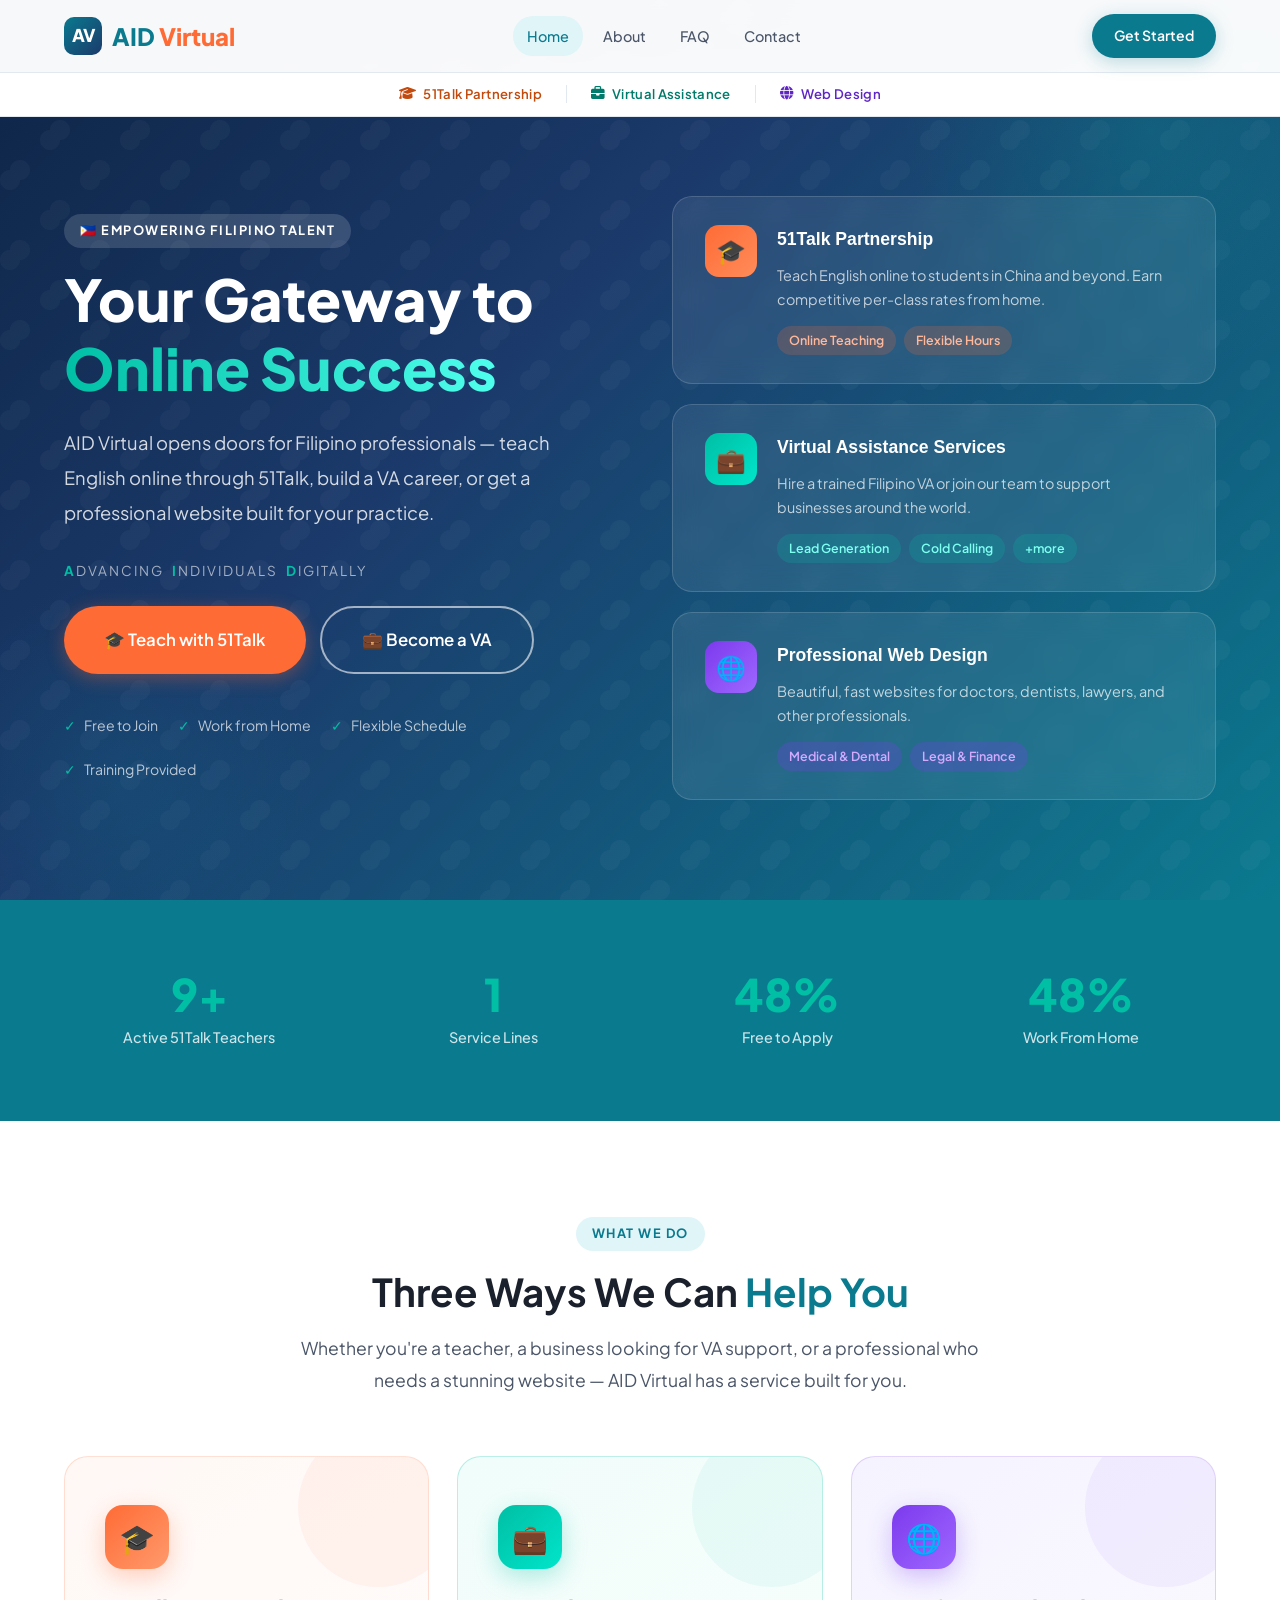
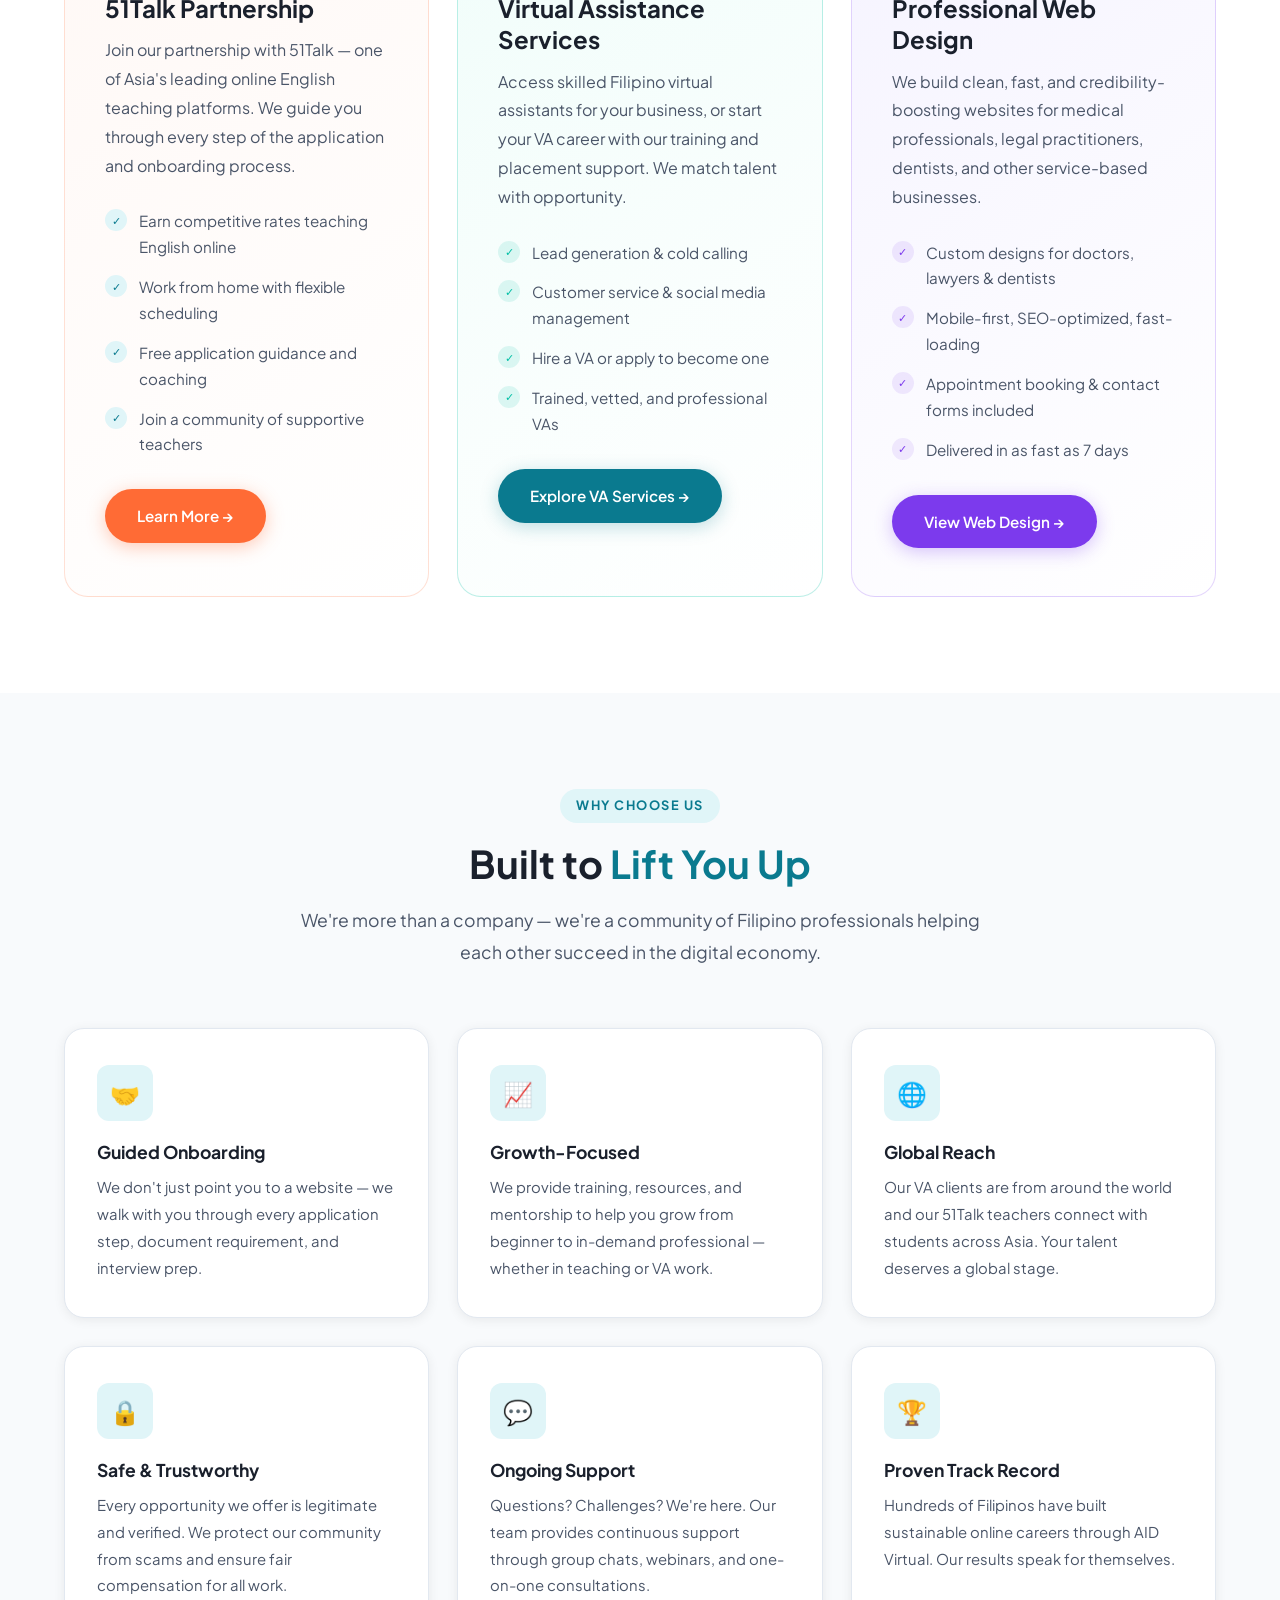
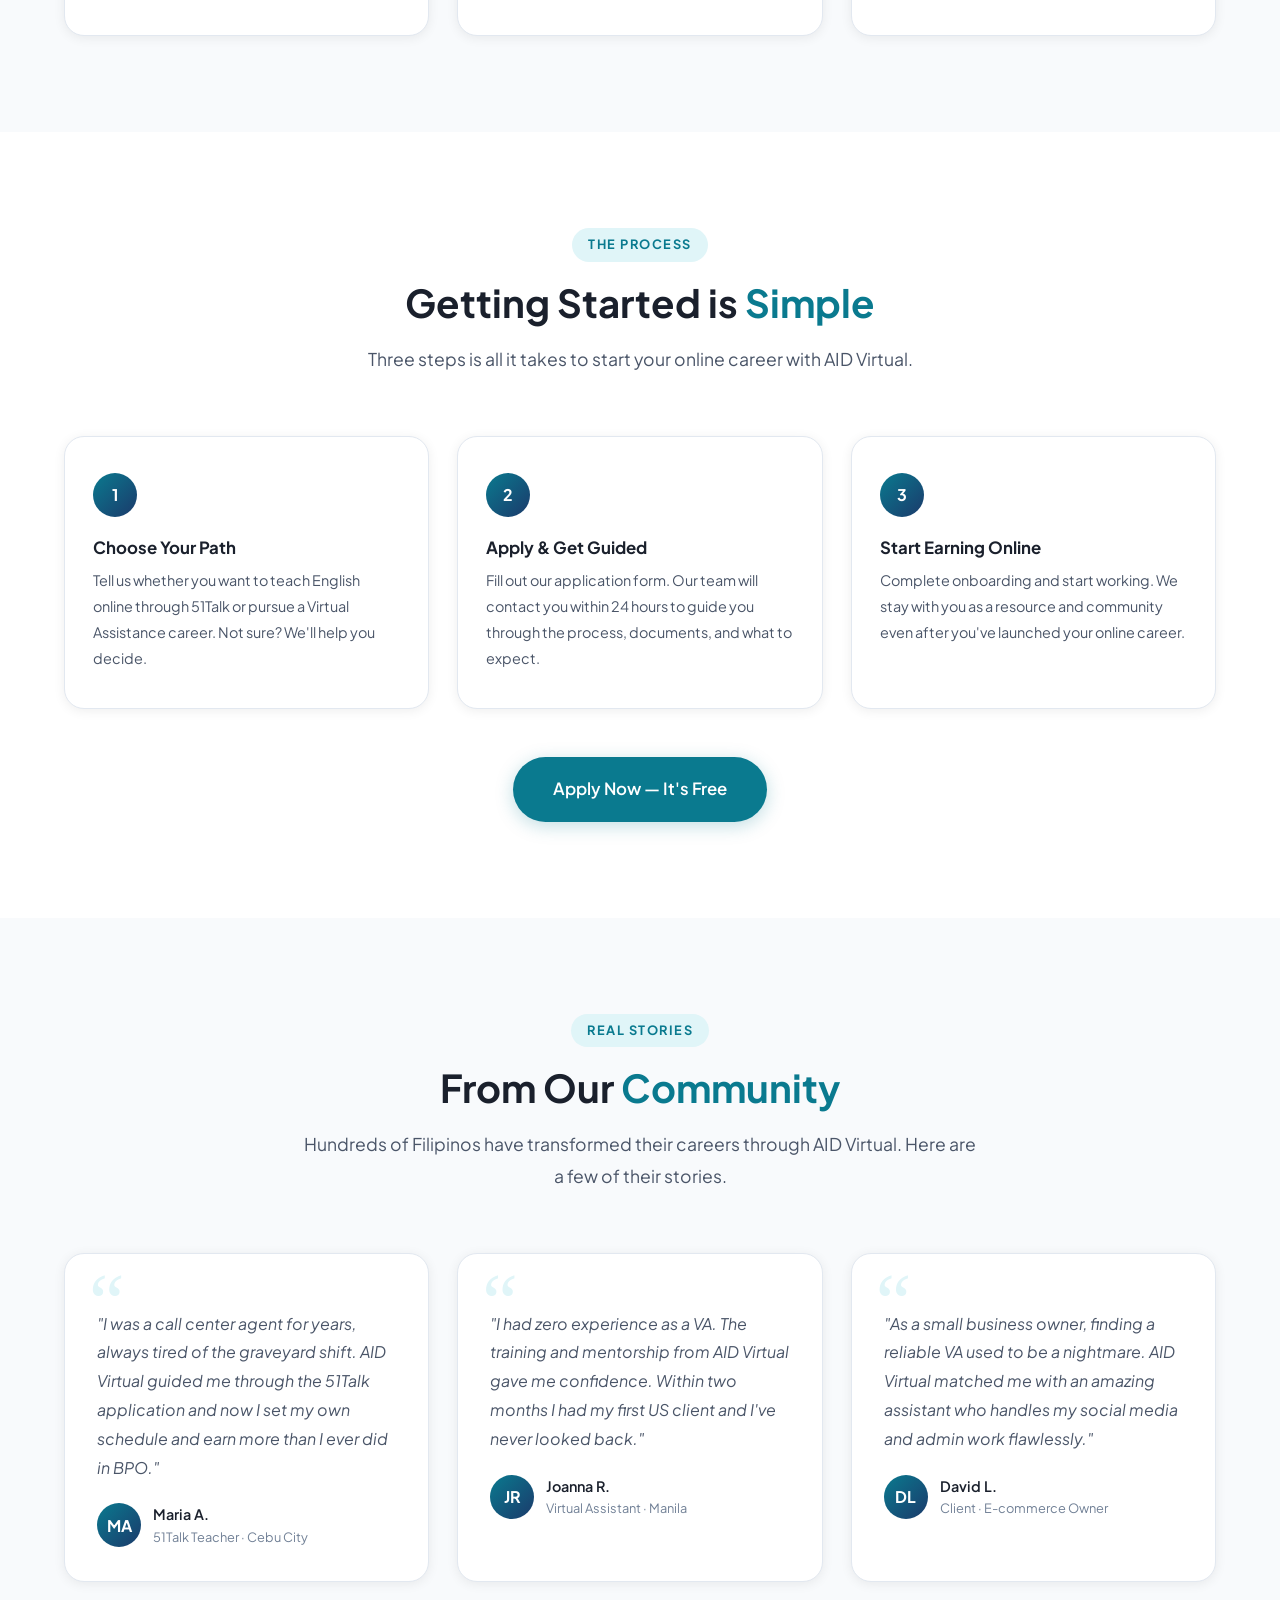
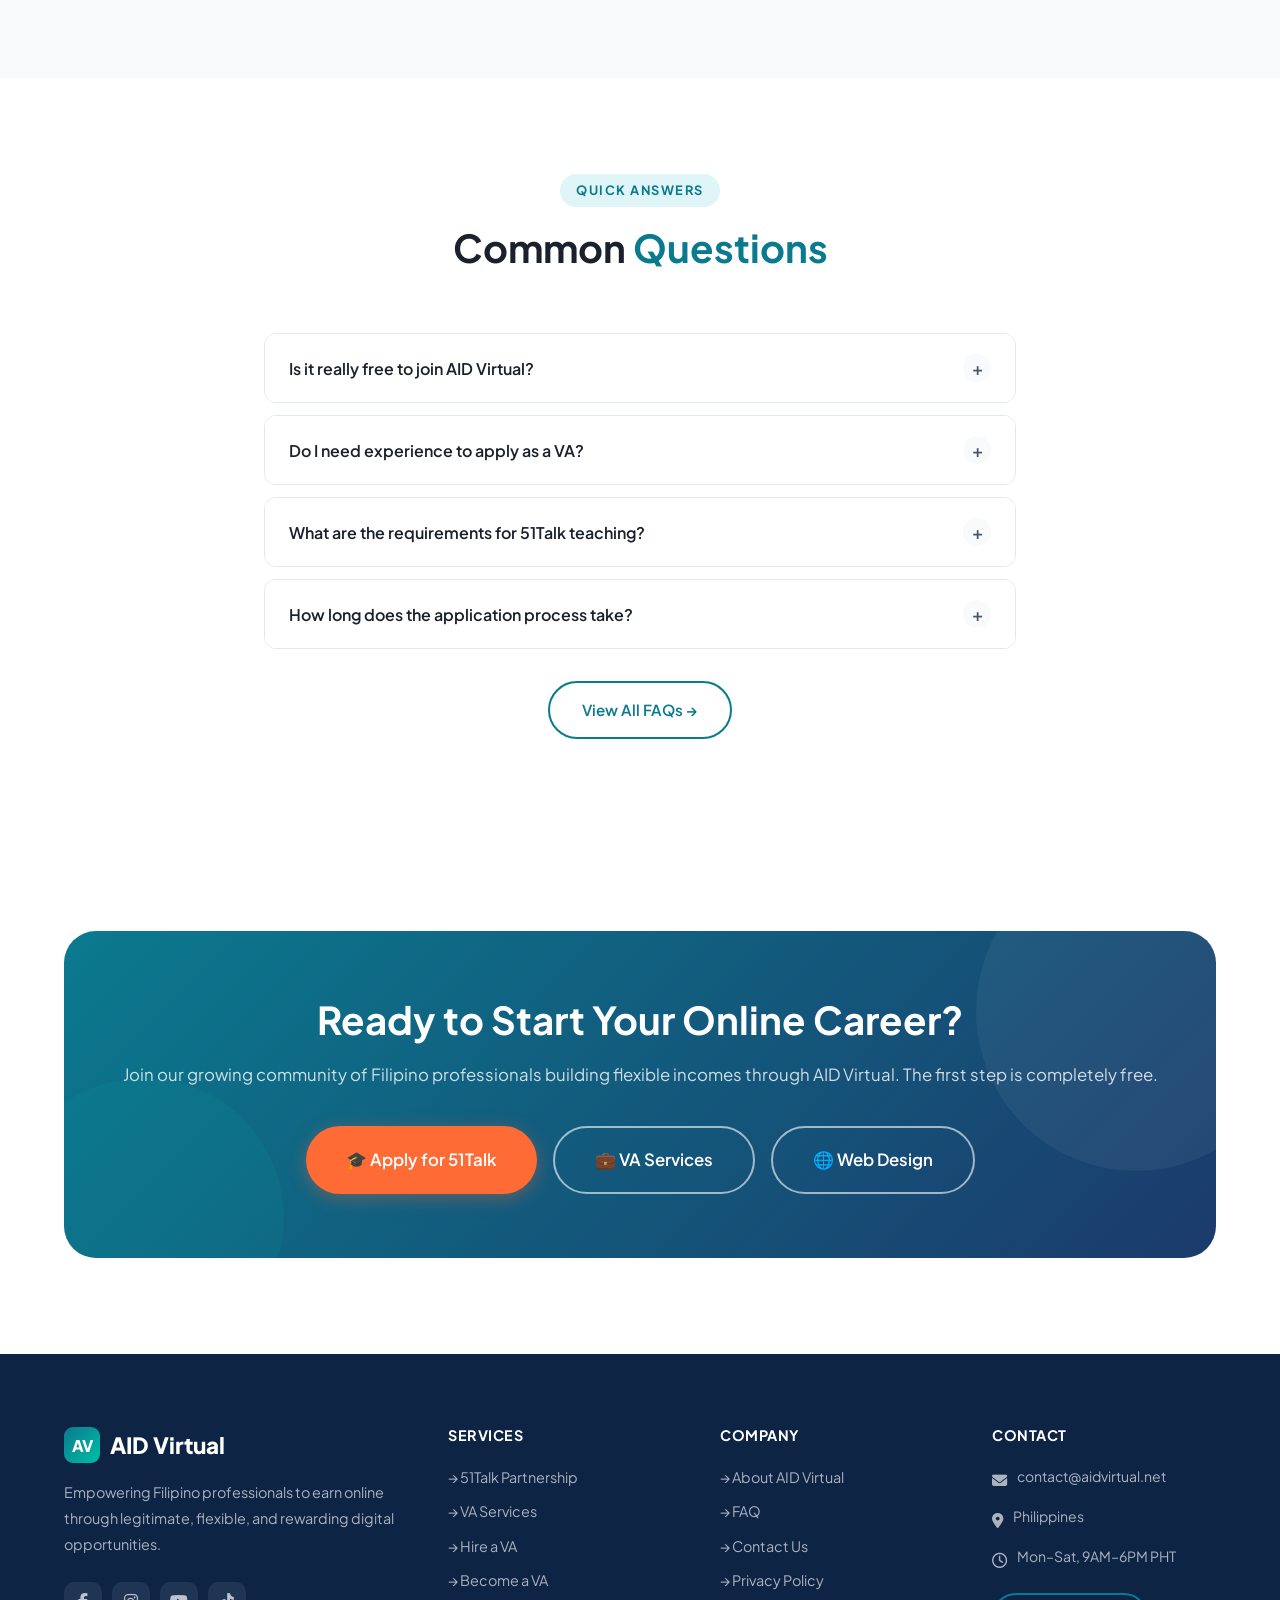
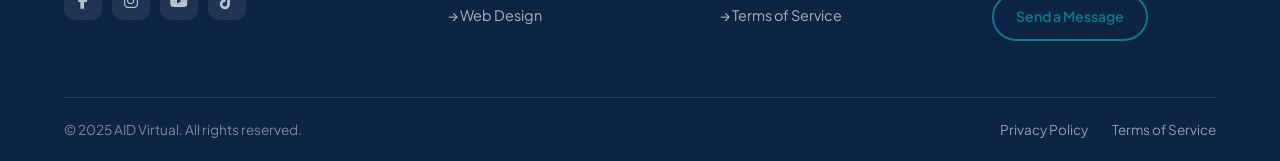
==== commit f9e57ff5: "Update content accuracy and add 51Talk application form - Fix all inflated stats: ~20 teachers, no f" ====
--- a/index.html
+++ b/index.html
@@ -29,7 +29,8 @@
   <!-- Fonts -->
   <link rel="preconnect" href="https://fonts.googleapis.com" />
   <link rel="preconnect" href="https://fonts.gstatic.com" crossorigin />
-  <link href="https://fonts.googleapis.com/css2?family=Poppins:wght@400;500;600;700;800&family=Inter:wght@400;500;600&display=swap" rel="stylesheet" />
+  <link href="https://fonts.googleapis.com/css2?family=Plus+Jakarta+Sans:ital,wght@0,300;0,400;0,500;0,600;0,700;0,800;1,400&display=swap" rel="stylesheet" />
+  <link rel="stylesheet" href="https://cdnjs.cloudflare.com/ajax/libs/font-awesome/6.5.0/css/all.min.css" />
 
   <!-- Styles -->
   <link rel="stylesheet" href="styles.css" />
@@ -64,60 +65,50 @@
         <div class="logo-mark">AV</div>
         <span class="logo-text">AID <span>Virtual</span></span>
       </a>
-
       <div class="nav-links">
-        <a href="index.html">Home</a>
+        <a href="index.html" class="active">Home</a>
         <a href="about.html">About</a>
-        <div class="nav-dropdown">
-          <a href="#">Services</a>
-          <div class="dropdown-menu">
-            <a href="51talk.html" class="dropdown-item">
-              <div class="dropdown-icon" style="background:rgba(255,107,53,0.12);">🎓</div>
-              <div class="dropdown-item-text">
-                <strong>51Talk Partnership</strong>
-                <span>Teach English online, earn from home</span>
-              </div>
-            </a>
-            <a href="virtual-assistance.html" class="dropdown-item">
-              <div class="dropdown-icon" style="background:rgba(0,191,165,0.12);">💼</div>
-              <div class="dropdown-item-text">
-                <strong>Virtual Assistance</strong>
-                <span>Hire or become a skilled VA</span>
-              </div>
-            </a>
-            <div class="dropdown-divider"></div>
-            <a href="web-design.html" class="dropdown-item">
-              <div class="dropdown-icon" style="background:rgba(124,58,237,0.12);">🌐</div>
-              <div class="dropdown-item-text">
-                <strong>Professional Web Design</strong>
-                <span>Websites for doctors, lawyers & more</span>
-              </div>
-            </a>
-          </div>
-        </div>
         <a href="faq.html">FAQ</a>
         <a href="contact.html">Contact</a>
       </div>
-
       <div class="nav-cta">
         <a href="contact.html" class="btn btn-secondary btn-sm">Get Started</a>
       </div>
-
       <button class="hamburger" aria-label="Toggle menu" aria-expanded="false">
         <span></span><span></span><span></span>
       </button>
     </div>
   </nav>
 
+  <!-- Services Strip -->
+  <div class="services-strip">
+    <div class="sstrip-inner">
+      <a href="51talk.html" class="sstrip-item sstrip-orange">
+        <i class="fa-solid fa-graduation-cap"></i>
+        <span>51Talk Partnership</span>
+      </a>
+      <span class="sstrip-sep"></span>
+      <a href="virtual-assistance.html" class="sstrip-item sstrip-teal">
+        <i class="fa-solid fa-briefcase"></i>
+        <span>Virtual Assistance</span>
+      </a>
+      <span class="sstrip-sep"></span>
+      <a href="web-design.html" class="sstrip-item sstrip-purple">
+        <i class="fa-solid fa-globe"></i>
+        <span>Web Design</span>
+      </a>
+    </div>
+  </div>
+
   <!-- Mobile Menu -->
   <div class="mobile-menu" role="dialog" aria-label="Mobile navigation">
-    <a href="index.html">🏠 Home</a>
-    <a href="about.html">👥 About Us</a>
-    <a href="51talk.html">🎓 51Talk Partnership</a>
-    <a href="virtual-assistance.html">💼 VA Services</a>
-    <a href="web-design.html">🌐 Web Design</a>
-    <a href="faq.html">❓ FAQ</a>
-    <a href="contact.html">📬 Contact</a>
+    <a href="index.html"><i class="fa-solid fa-house"></i> Home</a>
+    <a href="about.html"><i class="fa-solid fa-users"></i> About Us</a>
+    <a href="51talk.html"><i class="fa-solid fa-graduation-cap"></i> 51Talk Partnership</a>
+    <a href="virtual-assistance.html"><i class="fa-solid fa-briefcase"></i> VA Services</a>
+    <a href="web-design.html"><i class="fa-solid fa-globe"></i> Web Design</a>
+    <a href="faq.html"><i class="fa-solid fa-circle-question"></i> FAQ</a>
+    <a href="contact.html"><i class="fa-solid fa-envelope"></i> Contact</a>
     <div class="mobile-cta">
       <a href="contact.html" class="btn btn-secondary">Get Started Today</a>
     </div>
@@ -145,6 +136,7 @@
           <p class="fade-up fade-up-delay-2" style="font-size: 1.15rem; color: rgba(255,255,255,0.82); line-height: 1.9; margin-bottom: 36px; max-width: 520px;">
             AID Virtual opens doors for Filipino professionals — teach English online through 51Talk, build a VA career, or get a professional website built for your practice.
           </p>
+          <p class="aid-acronym"><strong>A</strong>dvancing&nbsp; <strong>I</strong>ndividuals&nbsp; <strong>D</strong>igitally</p>
           <div class="fade-up fade-up-delay-3" style="display: flex; gap: 14px; flex-wrap: wrap;">
             <a href="51talk.html" class="btn btn-primary btn-lg">
               🎓 Teach with 51Talk
@@ -179,7 +171,7 @@
               <div style="width: 52px; height: 52px; background: linear-gradient(135deg, #FF6B35, #FF8C5A); border-radius: 14px; display: flex; align-items: center; justify-content: center; font-size: 1.5rem; flex-shrink: 0;">🎓</div>
               <div>
                 <div style="font-family: 'Poppins', sans-serif; font-weight: 700; font-size: 1.1rem; color: white; margin-bottom: 8px;">51Talk Partnership</div>
-                <div style="font-size: 0.9rem; color: rgba(255,255,255,0.72); line-height: 1.7;">Teach English online to students in China and beyond. Earn ₱200–₱600/hour from home.</div>
+                <div style="font-size: 0.9rem; color: rgba(255,255,255,0.72); line-height: 1.7;">Teach English online to students in China and beyond. Earn competitive per-class rates from home.</div>
                 <div style="margin-top: 14px; display: flex; gap: 8px; flex-wrap: wrap;">
                   <span style="padding: 4px 12px; background: rgba(255,107,53,0.2); border-radius: 100px; font-size: 0.78rem; font-weight: 600; color: #FFB89A;">Online Teaching</span>
                   <span style="padding: 4px 12px; background: rgba(255,107,53,0.2); border-radius: 100px; font-size: 0.78rem; font-weight: 600; color: #FFB89A;">Flexible Hours</span>
@@ -195,8 +187,8 @@
                 <div style="font-family: 'Poppins', sans-serif; font-weight: 700; font-size: 1.1rem; color: white; margin-bottom: 8px;">Virtual Assistance Services</div>
                 <div style="font-size: 0.9rem; color: rgba(255,255,255,0.72); line-height: 1.7;">Hire a trained Filipino VA or join our team to support businesses around the world.</div>
                 <div style="margin-top: 14px; display: flex; gap: 8px; flex-wrap: wrap;">
-                  <span style="padding: 4px 12px; background: rgba(0,191,165,0.2); border-radius: 100px; font-size: 0.78rem; font-weight: 600; color: #7FFFF0;">Admin Support</span>
-                  <span style="padding: 4px 12px; background: rgba(0,191,165,0.2); border-radius: 100px; font-size: 0.78rem; font-weight: 600; color: #7FFFF0;">Social Media</span>
+                  <span style="padding: 4px 12px; background: rgba(0,191,165,0.2); border-radius: 100px; font-size: 0.78rem; font-weight: 600; color: #7FFFF0;">Lead Generation</span>
+                  <span style="padding: 4px 12px; background: rgba(0,191,165,0.2); border-radius: 100px; font-size: 0.78rem; font-weight: 600; color: #7FFFF0;">Cold Calling</span>
                   <span style="padding: 4px 12px; background: rgba(0,191,165,0.2); border-radius: 100px; font-size: 0.78rem; font-weight: 600; color: #7FFFF0;">+more</span>
                 </div>
               </div>
@@ -225,26 +217,22 @@
   <!-- ===== STATS STRIP ===== -->
   <div class="stats-strip">
     <div class="container">
-      <div class="stats-grid" style="grid-template-columns: repeat(5, 1fr);">
+      <div class="stats-grid" style="grid-template-columns: repeat(4, 1fr);">
         <div class="stat-item">
-          <div class="stat-number"><span data-target="500" data-suffix="+">500+</span></div>
-          <div class="stat-label">Professionals Helped</div>
+          <div class="stat-number"><span data-target="20" data-suffix="+">20+</span></div>
+          <div class="stat-label">Active 51Talk Teachers</div>
         </div>
         <div class="stat-item">
-          <div class="stat-number"><span data-target="200" data-suffix="+">200+</span></div>
-          <div class="stat-label">Active 51Talk Teachers</div>
+          <div class="stat-number"><span data-target="3" data-suffix="">3</span></div>
+          <div class="stat-label">Service Lines</div>
         </div>
         <div class="stat-item">
-          <div class="stat-number"><span data-target="150" data-suffix="+">150+</span></div>
-          <div class="stat-label">VA Clients Served</div>
+          <div class="stat-number"><span data-target="100" data-suffix="%">100%</span></div>
+          <div class="stat-label">Free to Apply</div>
         </div>
         <div class="stat-item">
-          <div class="stat-number"><span data-target="60" data-suffix="+">60+</span></div>
-          <div class="stat-label">Websites Launched</div>
-        </div>
-        <div class="stat-item">
-          <div class="stat-number"><span data-target="98" data-suffix="%">98%</span></div>
-          <div class="stat-label">Satisfaction Rate</div>
+          <div class="stat-number"><span data-target="100" data-suffix="%">100%</span></div>
+          <div class="stat-label">Work From Home</div>
         </div>
       </div>
     </div>
@@ -271,7 +259,7 @@
           <div class="feature-list" style="margin-bottom: 32px;">
             <div class="feature-item">
               <div class="check">✓</div>
-              <span>Earn ₱200–₱600 per hour teaching English</span>
+              <span>Earn competitive rates teaching English online</span>
             </div>
             <div class="feature-item">
               <div class="check">✓</div>
@@ -300,11 +288,11 @@
           <div class="feature-list" style="margin-bottom: 32px;">
             <div class="feature-item check-accent">
               <div class="check">✓</div>
-              <span>Administrative, technical & creative VA support</span>
+              <span>Lead generation & cold calling</span>
             </div>
             <div class="feature-item check-accent">
               <div class="check">✓</div>
-              <span>Social media, data entry, customer service</span>
+              <span>Customer service & social media management</span>
             </div>
             <div class="feature-item check-accent">
               <div class="check">✓</div>
@@ -532,7 +520,7 @@
     <div class="container">
       <div class="cta-banner fade-up">
         <h2>Ready to Start Your Online Career?</h2>
-        <p>Join hundreds of Filipino professionals who have built stable, flexible incomes through AID Virtual. The first step is completely free.</p>
+        <p>Join our growing community of Filipino professionals building flexible incomes through AID Virtual. The first step is completely free.</p>
         <div class="cta-buttons">
           <a href="51talk.html" class="btn btn-primary btn-lg">🎓 Apply for 51Talk</a>
           <a href="virtual-assistance.html" class="btn btn-outline btn-lg">💼 VA Services</a>
@@ -553,10 +541,10 @@
           </div>
           <p>Empowering Filipino professionals to earn online through legitimate, flexible, and rewarding digital opportunities.</p>
           <div class="social-links">
-            <a href="#" class="social-link" aria-label="Facebook">📘</a>
-            <a href="#" class="social-link" aria-label="Instagram">📷</a>
-            <a href="#" class="social-link" aria-label="YouTube">▶️</a>
-            <a href="#" class="social-link" aria-label="TikTok">🎵</a>
+            <a href="#" class="social-link" aria-label="Facebook"><i class="fa-brands fa-facebook-f"></i></a>
+            <a href="#" class="social-link" aria-label="Instagram"><i class="fa-brands fa-instagram"></i></a>
+            <a href="#" class="social-link" aria-label="YouTube"><i class="fa-brands fa-youtube"></i></a>
+            <a href="#" class="social-link" aria-label="TikTok"><i class="fa-brands fa-tiktok"></i></a>
           </div>
         </div>
 
@@ -585,15 +573,15 @@
         <div class="footer-col">
           <h4>Contact</h4>
           <div class="footer-contact-item">
-            <span class="icon">✉️</span>
+            <span class="icon"><i class="fa-solid fa-envelope"></i></span>
             <a href="mailto:contact@aidvirtual.net">contact@aidvirtual.net</a>
           </div>
           <div class="footer-contact-item">
-            <span class="icon">📍</span>
+            <span class="icon"><i class="fa-solid fa-location-dot"></i></span>
             <span>Philippines</span>
           </div>
           <div class="footer-contact-item">
-            <span class="icon">🕐</span>
+            <span class="icon"><i class="fa-regular fa-clock"></i></span>
             <span>Mon–Sat, 9AM–6PM PHT</span>
           </div>
           <div style="margin-top: 20px;">
--- a/styles.css
+++ b/styles.css
@@ -3,7 +3,7 @@
    =================================================== */
 
 /* ===== Google Fonts Import ===== */
-@import url('https://fonts.googleapis.com/css2?family=Poppins:wght@400;500;600;700;800&family=Inter:wght@400;500;600&display=swap');
+@import url('https://fonts.googleapis.com/css2?family=Plus+Jakarta+Sans:ital,wght@0,300;0,400;0,500;0,600;0,700;0,800;1,400&display=swap');
 
 /* ===== CSS Variables ===== */
 :root {
@@ -47,11 +47,11 @@
 
 html {
   scroll-behavior: smooth;
-  scroll-padding-top: 80px;
+  scroll-padding-top: 120px;
 }
 
 body {
-  font-family: 'Inter', sans-serif;
+  font-family: 'Plus Jakarta Sans', sans-serif;
   color: var(--text);
   background: var(--white);
   line-height: 1.7;
@@ -59,7 +59,7 @@
 }
 
 h1, h2, h3, h4, h5, h6 {
-  font-family: 'Poppins', sans-serif;
+  font-family: 'Plus Jakarta Sans', sans-serif;
   line-height: 1.3;
   color: var(--text);
 }
@@ -90,7 +90,7 @@
   gap: 8px;
   padding: 14px 32px;
   border-radius: var(--radius-full);
-  font-family: 'Poppins', sans-serif;
+  font-family: 'Plus Jakarta Sans', sans-serif;
   font-weight: 600;
   font-size: 0.95rem;
   cursor: pointer;
@@ -185,7 +185,7 @@
   display: flex;
   align-items: center;
   gap: 10px;
-  font-family: 'Poppins', sans-serif;
+  font-family: 'Plus Jakarta Sans', sans-serif;
   font-weight: 800;
   font-size: 1.5rem;
   color: var(--primary);
@@ -270,7 +270,7 @@
 .mobile-menu {
   display: none;
   position: fixed;
-  top: 72px;
+  top: 116px;
   left: 0;
   right: 0;
   background: var(--white);
@@ -302,7 +302,7 @@
 
 /* ===== Hero ===== */
 .hero {
-  padding-top: 72px;
+  padding-top: 116px;
   position: relative;
   overflow: hidden;
 }
@@ -441,7 +441,7 @@
 }
 
 .stat-item .stat-number {
-  font-family: 'Poppins', sans-serif;
+  font-family: 'Plus Jakarta Sans', sans-serif;
   font-size: clamp(2rem, 3.5vw, 2.8rem);
   font-weight: 800;
   color: var(--white);
@@ -550,7 +550,7 @@
   display: flex;
   align-items: center;
   justify-content: center;
-  font-family: 'Poppins', sans-serif;
+  font-family: 'Plus Jakarta Sans', sans-serif;
   font-weight: 700;
   font-size: 1rem;
   color: var(--white);
@@ -602,14 +602,14 @@
   justify-content: center;
   font-weight: 700;
   color: var(--white);
-  font-family: 'Poppins', sans-serif;
+  font-family: 'Plus Jakarta Sans', sans-serif;
   font-size: 1rem;
   flex-shrink: 0;
 }
 
 .author-info .name {
   font-weight: 600;
-  font-family: 'Poppins', sans-serif;
+  font-family: 'Plus Jakarta Sans', sans-serif;
   font-size: 0.9rem;
   color: var(--text);
 }
@@ -644,7 +644,7 @@
   justify-content: space-between;
   align-items: center;
   gap: 16px;
-  font-family: 'Poppins', sans-serif;
+  font-family: 'Plus Jakarta Sans', sans-serif;
   font-weight: 600;
   font-size: 1rem;
   color: var(--text);
@@ -702,7 +702,7 @@
   font-size: 0.9rem;
   margin-bottom: 8px;
   color: var(--text);
-  font-family: 'Poppins', sans-serif;
+  font-family: 'Plus Jakarta Sans', sans-serif;
 }
 
 .form-group input,
@@ -712,7 +712,7 @@
   padding: 14px 18px;
   border: 1.5px solid var(--border);
   border-radius: var(--radius);
-  font-family: 'Inter', sans-serif;
+  font-family: 'Plus Jakarta Sans', sans-serif;
   font-size: 0.95rem;
   color: var(--text);
   background: var(--white);
@@ -751,7 +751,7 @@
 }
 
 .footer-brand .logo {
-  font-family: 'Poppins', sans-serif;
+  font-family: 'Plus Jakarta Sans', sans-serif;
   font-weight: 800;
   font-size: 1.4rem;
   color: var(--white);
@@ -807,7 +807,7 @@
 }
 
 .footer-col h4 {
-  font-family: 'Poppins', sans-serif;
+  font-family: 'Plus Jakarta Sans', sans-serif;
   font-weight: 700;
   font-size: 0.9rem;
   letter-spacing: 0.5px;
@@ -903,7 +903,7 @@
 
 /* ===== Page Hero (inner pages) ===== */
 .page-hero {
-  padding: 140px 0 80px;
+  padding: 116px 0 80px;
   background: linear-gradient(135deg, var(--navy-dark) 0%, var(--navy) 50%, var(--primary) 100%);
   position: relative;
   overflow: hidden;
@@ -1132,103 +1132,6 @@
   white-space: nowrap;
 }
 
-/* ===== Services Dropdown Nav ===== */
-.nav-dropdown {
-  position: relative;
-}
-
-.nav-dropdown > a {
-  display: flex;
-  align-items: center;
-  gap: 4px;
-}
-
-.nav-dropdown > a::after {
-  content: '▾';
-  font-size: 0.7rem;
-  transition: transform 0.2s ease;
-}
-
-.nav-dropdown:hover > a::after {
-  transform: rotate(180deg);
-}
-
-.dropdown-menu {
-  position: absolute;
-  top: calc(100% + 8px);
-  left: 50%;
-  transform: translateX(-50%);
-  width: 280px;
-  background: var(--white);
-  border-radius: var(--radius-lg);
-  box-shadow: 0 8px 32px rgba(0,0,0,0.12), 0 0 0 1px var(--border-light);
-  padding: 10px;
-  opacity: 0;
-  visibility: hidden;
-  pointer-events: none;
-  transition: opacity 0.2s ease, transform 0.2s ease, visibility 0.2s;
-  transform: translateX(-50%) translateY(6px);
-  z-index: 200;
-}
-
-.nav-dropdown:hover .dropdown-menu,
-.nav-dropdown:focus-within .dropdown-menu {
-  opacity: 1;
-  visibility: visible;
-  pointer-events: auto;
-  transform: translateX(-50%) translateY(0);
-}
-
-.dropdown-item {
-  display: flex !important;
-  align-items: center !important;
-  gap: 12px !important;
-  padding: 12px 14px !important;
-  border-radius: var(--radius) !important;
-  font-weight: 500 !important;
-  font-size: 0.88rem !important;
-  color: var(--text) !important;
-  background: transparent !important;
-  transition: var(--transition) !important;
-  text-decoration: none;
-}
-
-.dropdown-item:hover {
-  background: var(--bg) !important;
-  color: var(--text) !important;
-}
-
-.dropdown-icon {
-  width: 36px;
-  height: 36px;
-  border-radius: 10px;
-  display: flex;
-  align-items: center;
-  justify-content: center;
-  font-size: 1.1rem;
-  flex-shrink: 0;
-}
-
-.dropdown-item-text strong {
-  display: block;
-  font-family: 'Poppins', sans-serif;
-  font-weight: 600;
-  font-size: 0.88rem;
-  color: var(--text);
-  margin-bottom: 2px;
-}
-
-.dropdown-item-text span {
-  font-size: 0.78rem;
-  color: var(--text-lighter);
-}
-
-.dropdown-divider {
-  height: 1px;
-  background: var(--border-light);
-  margin: 6px 4px;
-}
-
 /* Purple utility classes */
 .text-purple { color: var(--purple); }
 .btn-purple {
@@ -1279,3 +1182,93 @@
   .cta-banner { padding: 40px 20px; }
   .btn-lg { padding: 16px 28px; font-size: 0.95rem; }
 }
+
+/* ===== Services Strip ===== */
+.services-strip {
+  position: fixed;
+  top: 72px;
+  left: 0;
+  right: 0;
+  z-index: 999;
+  background: var(--white);
+  border-bottom: 1px solid var(--border-light);
+}
+
+.sstrip-inner {
+  max-width: var(--max-width);
+  margin: 0 auto;
+  padding: 0 24px;
+  display: flex;
+  align-items: center;
+  justify-content: center;
+  height: 44px;
+}
+
+.sstrip-item {
+  display: flex;
+  align-items: center;
+  gap: 7px;
+  padding: 0 24px;
+  height: 44px;
+  font-size: 0.82rem;
+  font-weight: 600;
+  letter-spacing: 0.3px;
+  transition: var(--transition);
+  color: var(--text-light);
+}
+
+.sstrip-item i {
+  font-size: 0.85rem;
+}
+
+.sstrip-sep {
+  width: 1px;
+  height: 18px;
+  background: var(--border-light);
+  flex-shrink: 0;
+}
+
+.sstrip-orange { color: #C24A0C; }
+.sstrip-orange:hover { background: rgba(255,107,53,0.07); color: #C24A0C; }
+
+.sstrip-teal { color: #007A6A; }
+.sstrip-teal:hover { background: rgba(0,191,165,0.07); color: #007A6A; }
+
+.sstrip-purple { color: var(--purple-dark); }
+.sstrip-purple:hover { background: var(--purple-light); color: var(--purple-dark); }
+
+/* Social link icon sizing */
+.social-link i { font-size: 1rem; }
+.footer-contact-item .icon i { font-size: 0.95rem; }
+
+/* AID acronym */
+.aid-acronym {
+  font-size: 0.85rem;
+  letter-spacing: 2px;
+  color: rgba(255,255,255,0.6);
+  margin-top: -8px;
+  margin-bottom: 24px !important;
+  text-transform: uppercase;
+}
+.aid-acronym strong {
+  color: var(--accent);
+  font-weight: 700;
+}
+
+/* ===== Responsive: Services Strip ===== */
+@media (max-width: 600px) {
+  .sstrip-item span { display: none; }
+  .sstrip-item i { font-size: 1rem; }
+  .sstrip-item { padding: 0 18px; }
+}
+
+/* ===== Web Design: 4-column pricing grid ===== */
+.pricing-4-grid {
+  grid-template-columns: repeat(4, 1fr) !important;
+}
+@media (max-width: 1100px) {
+  .pricing-4-grid { grid-template-columns: repeat(2, 1fr) !important; }
+}
+@media (max-width: 600px) {
+  .pricing-4-grid { grid-template-columns: 1fr !important; }
+}
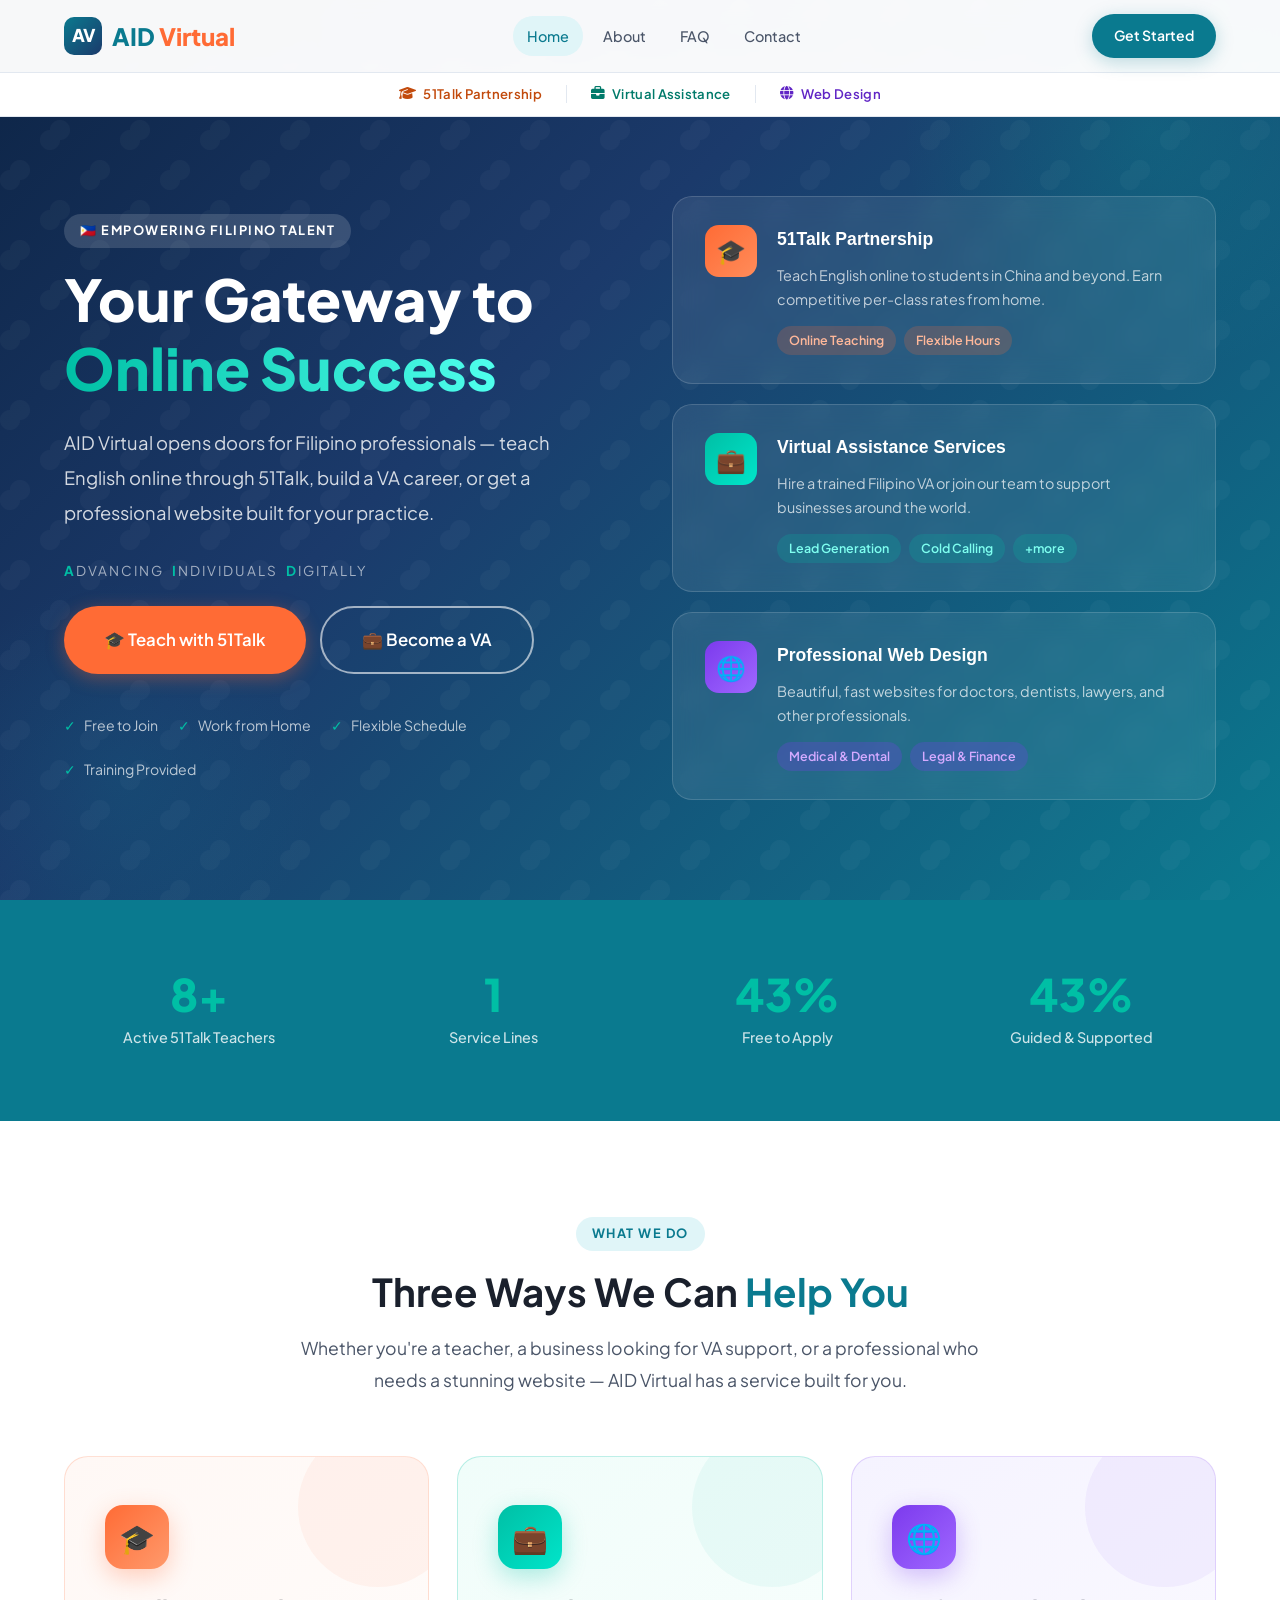
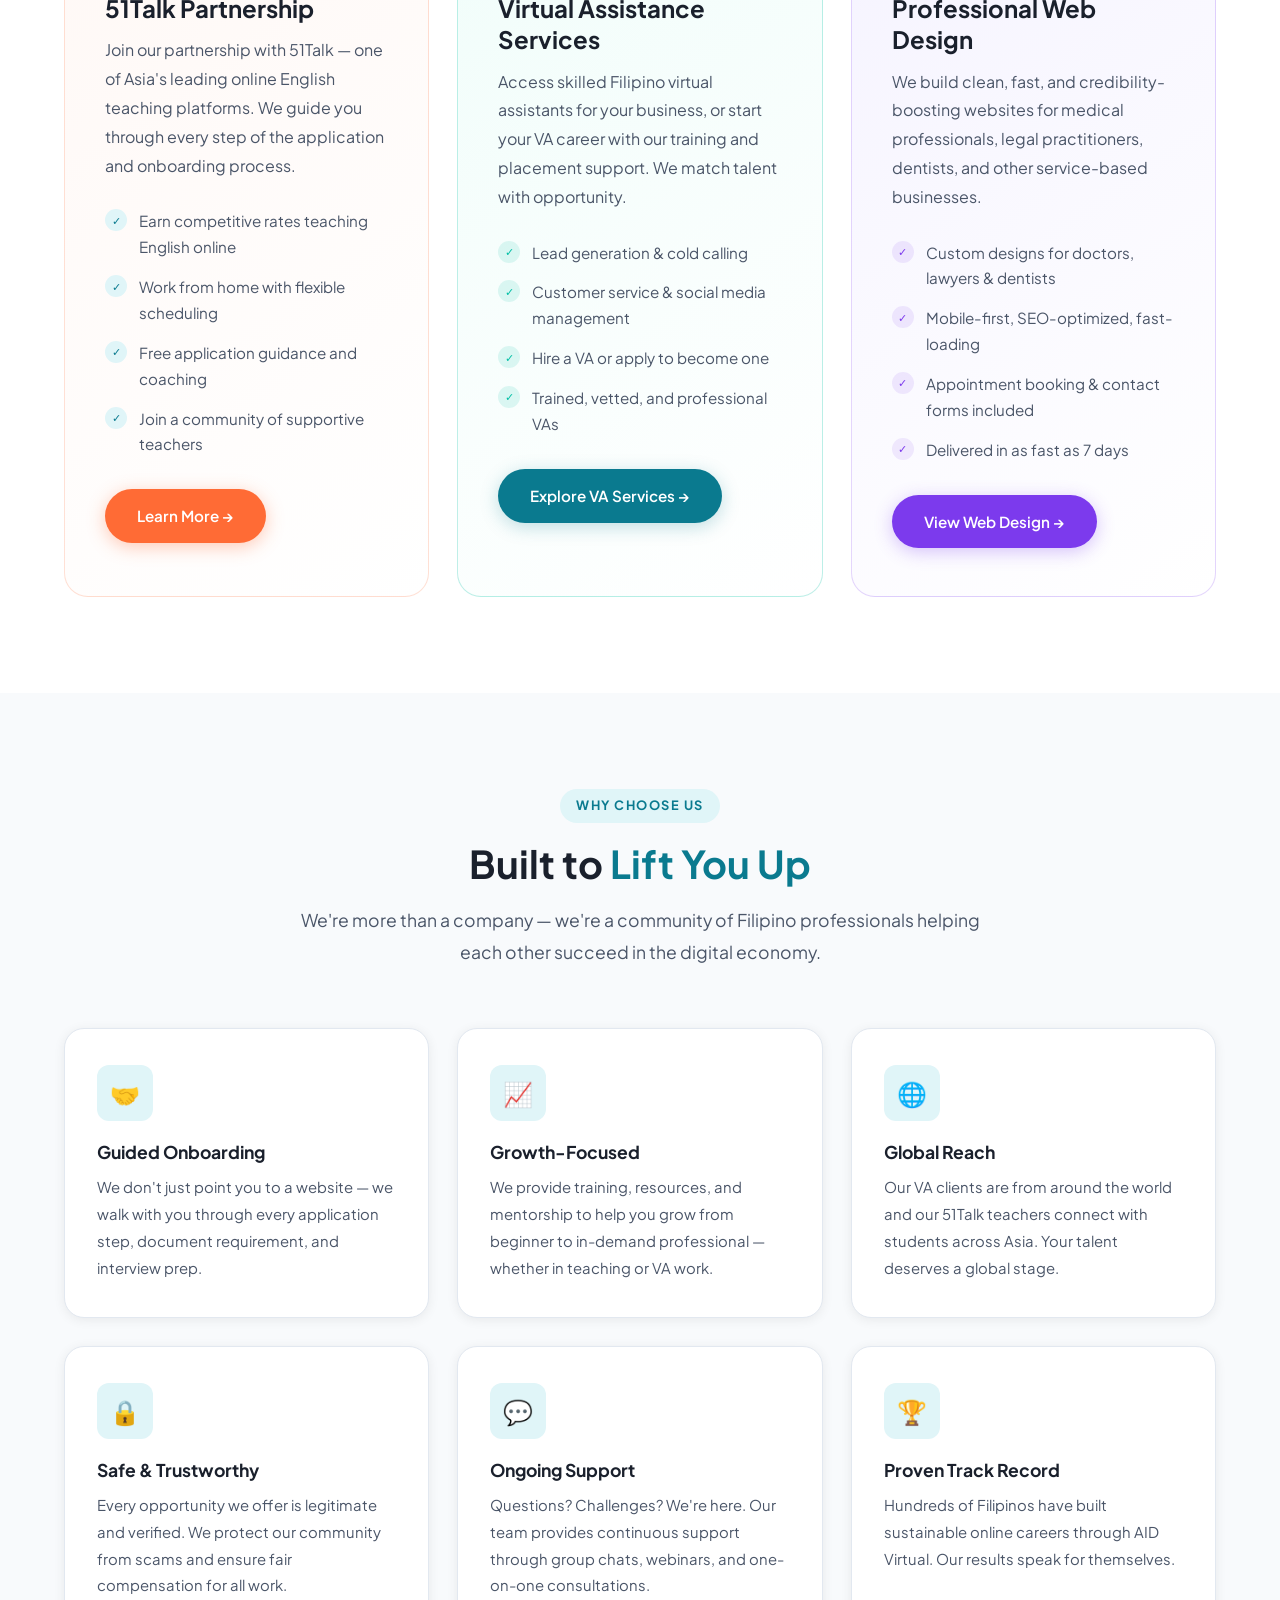
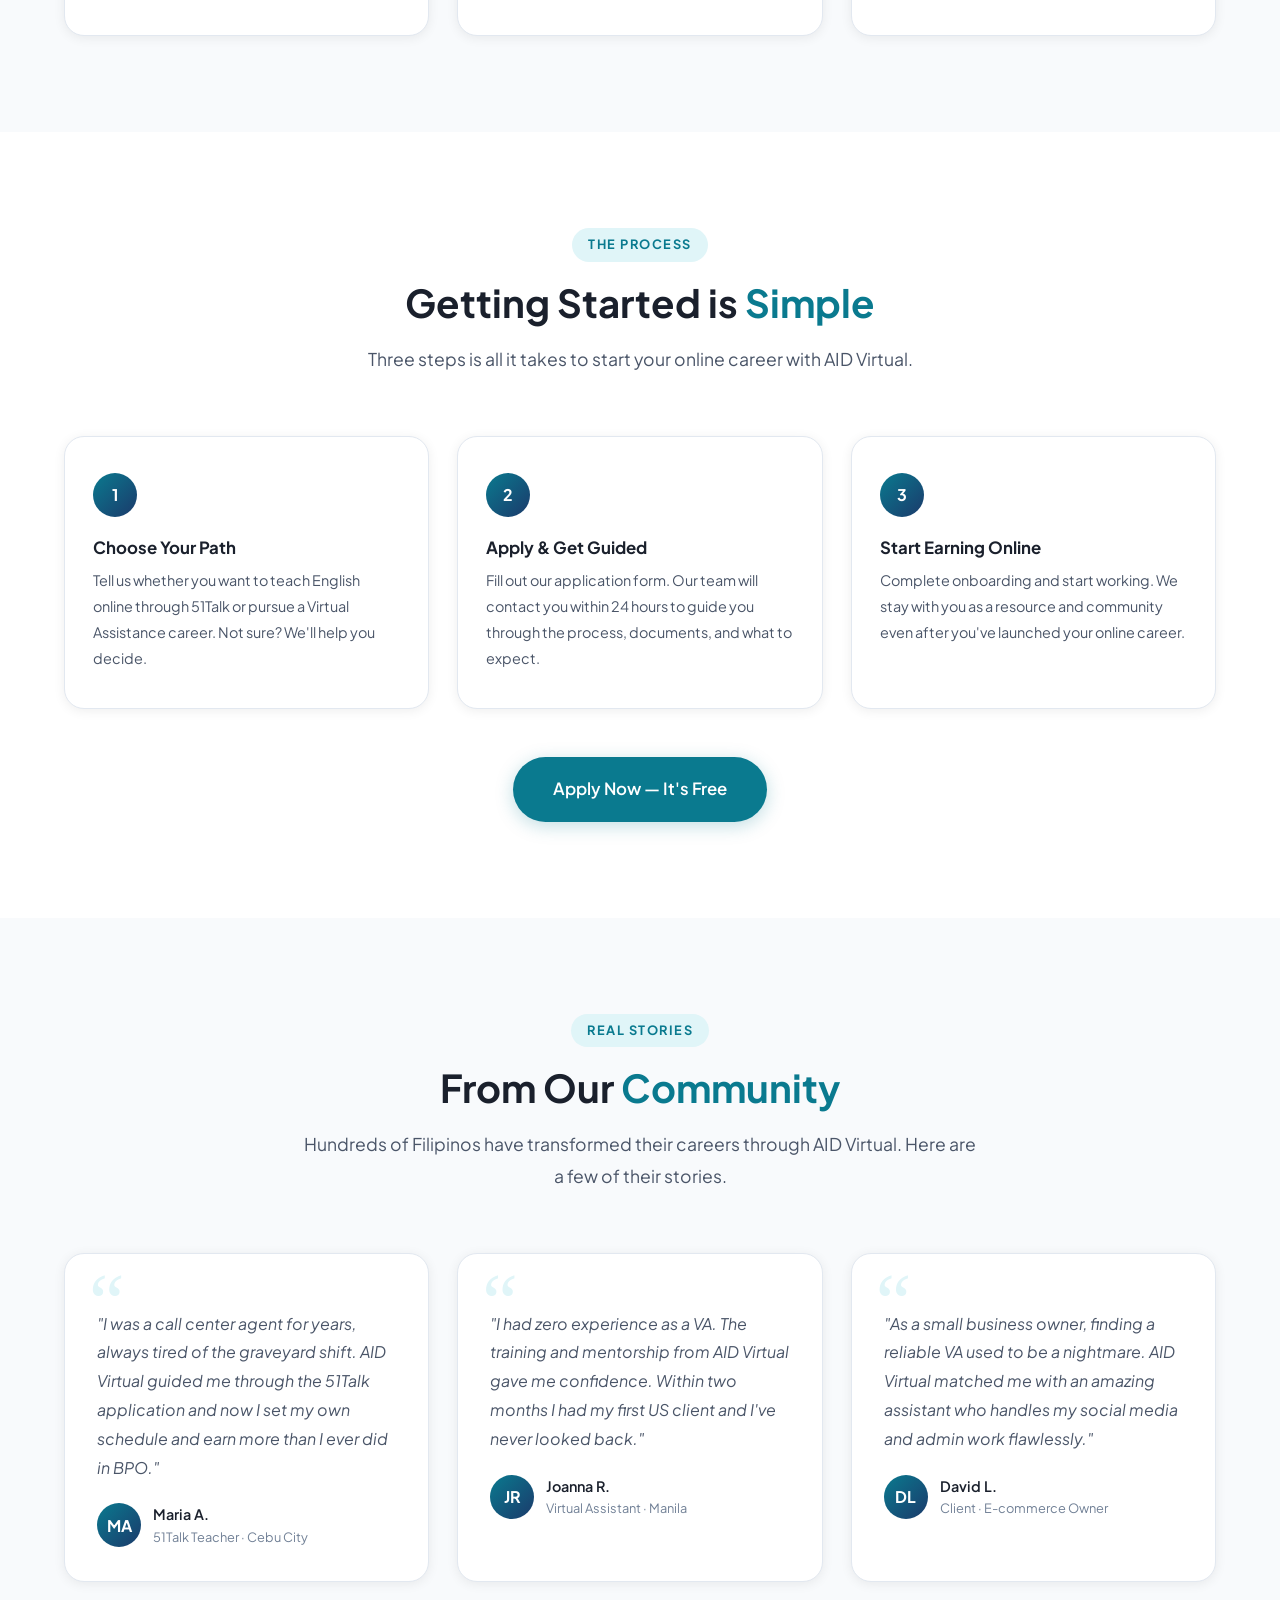
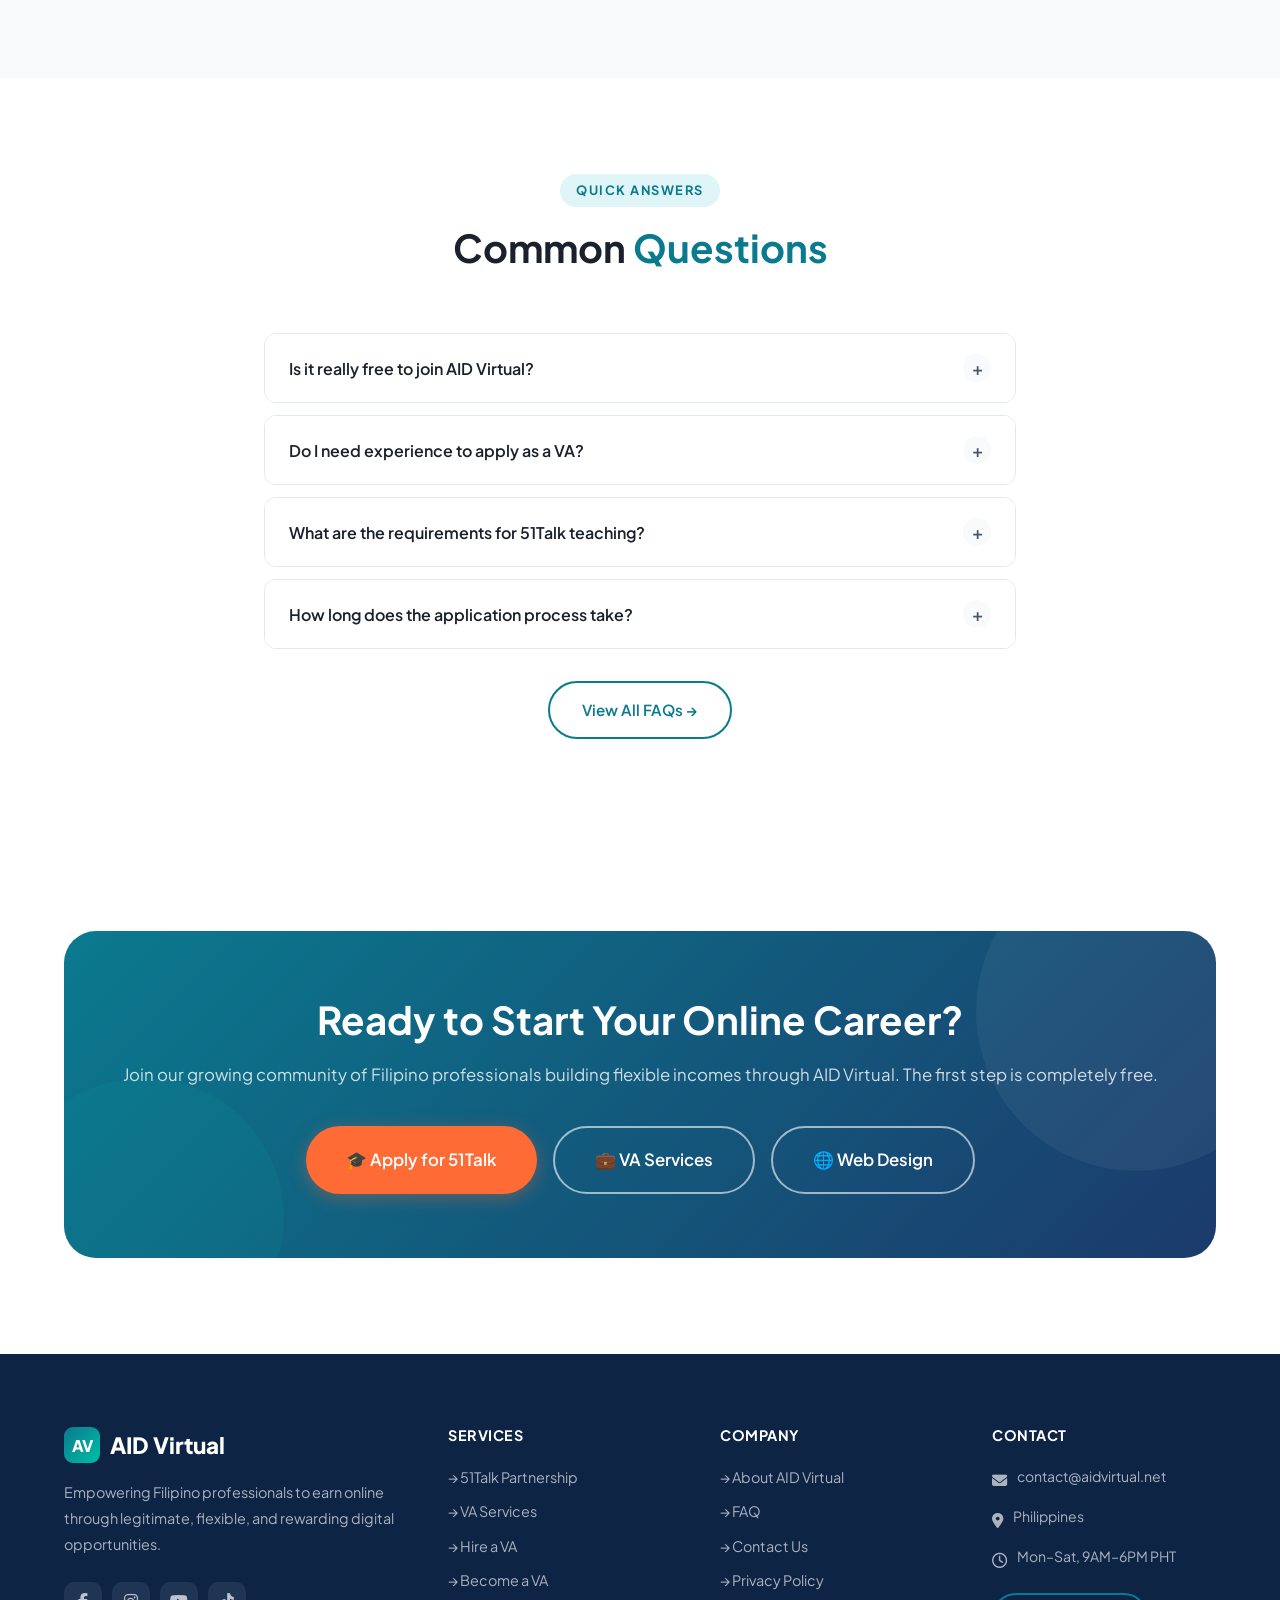
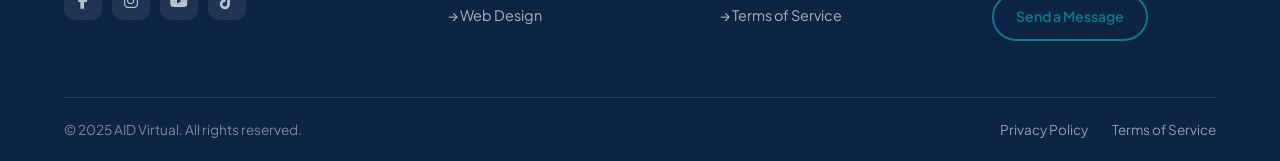
==== commit 2d17a363: "Update 51Talk to center-based setup; wire form to FormSubmit.co - Replace "Work From Home" language " ====
--- a/index.html
+++ b/index.html
@@ -232,7 +232,7 @@
         </div>
         <div class="stat-item">
           <div class="stat-number"><span data-target="100" data-suffix="%">100%</span></div>
-          <div class="stat-label">Work From Home</div>
+          <div class="stat-label">Guided &amp; Supported</div>
         </div>
       </div>
     </div>
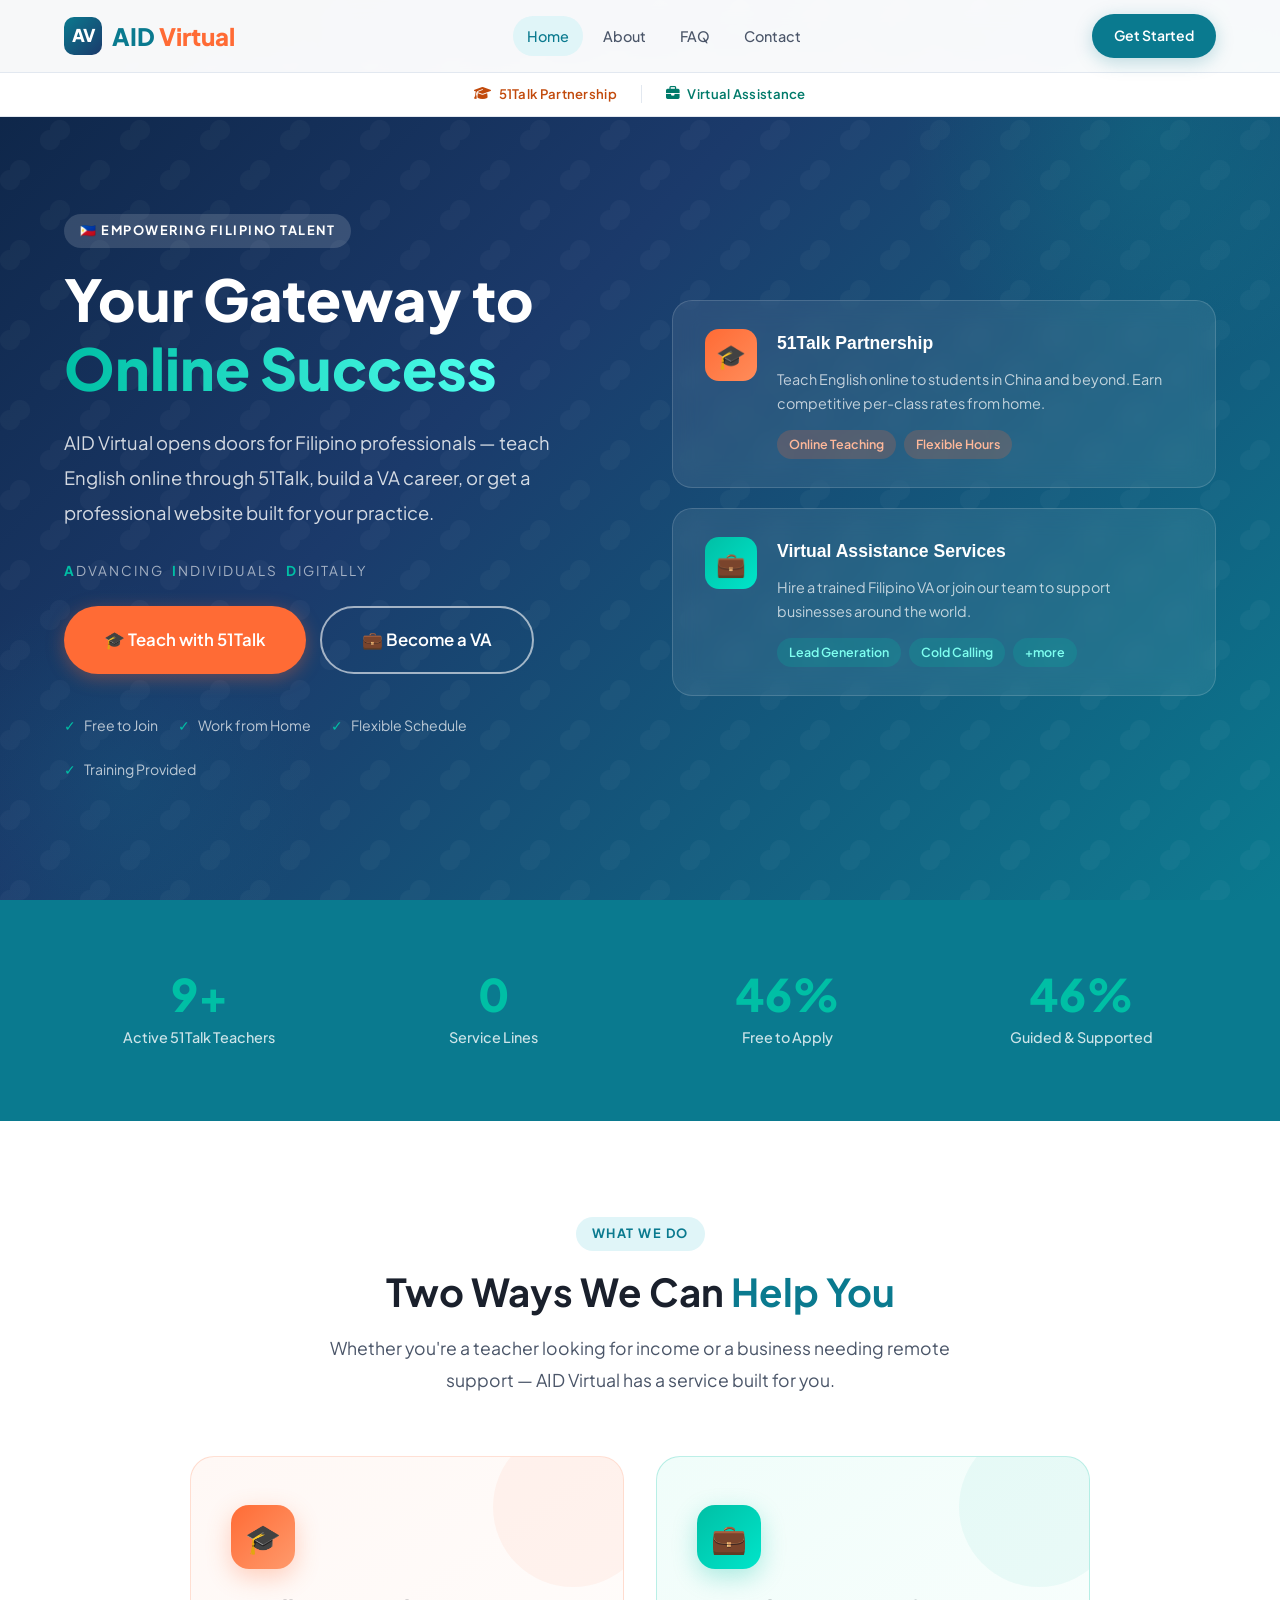
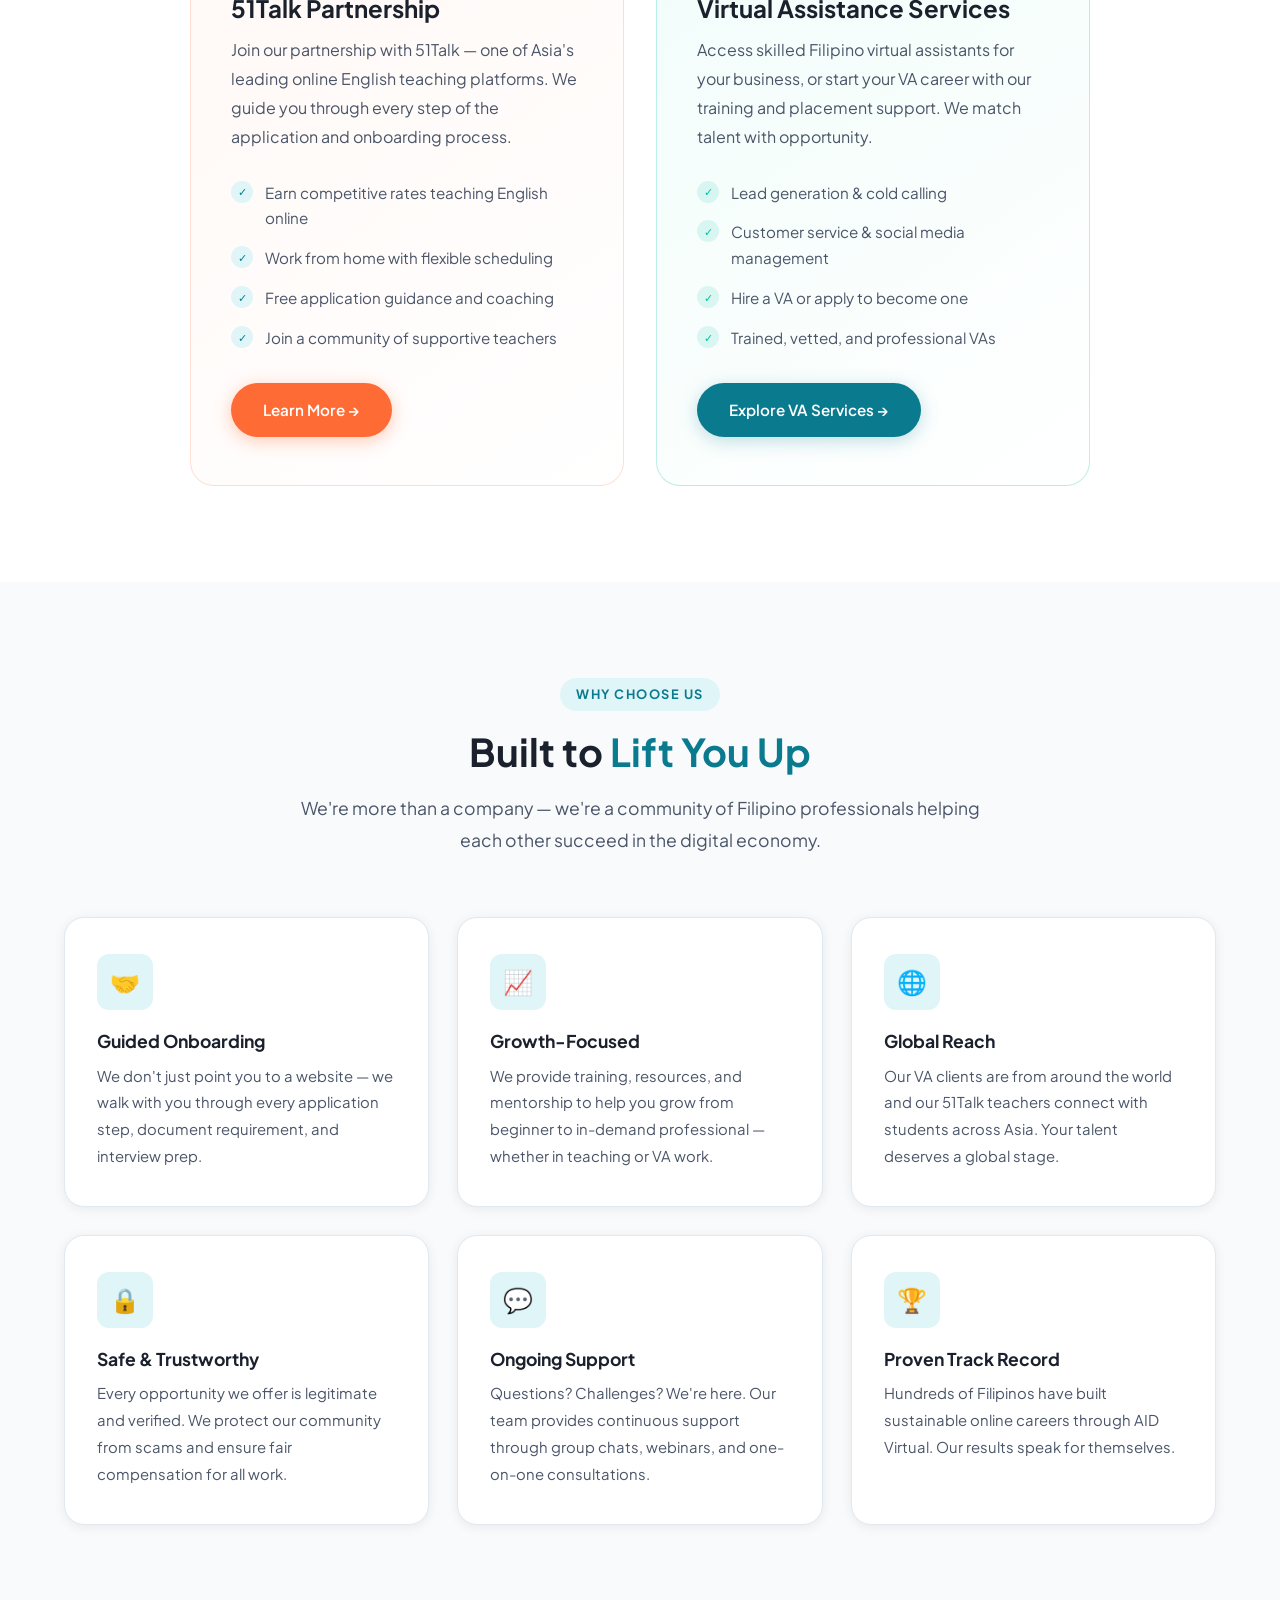
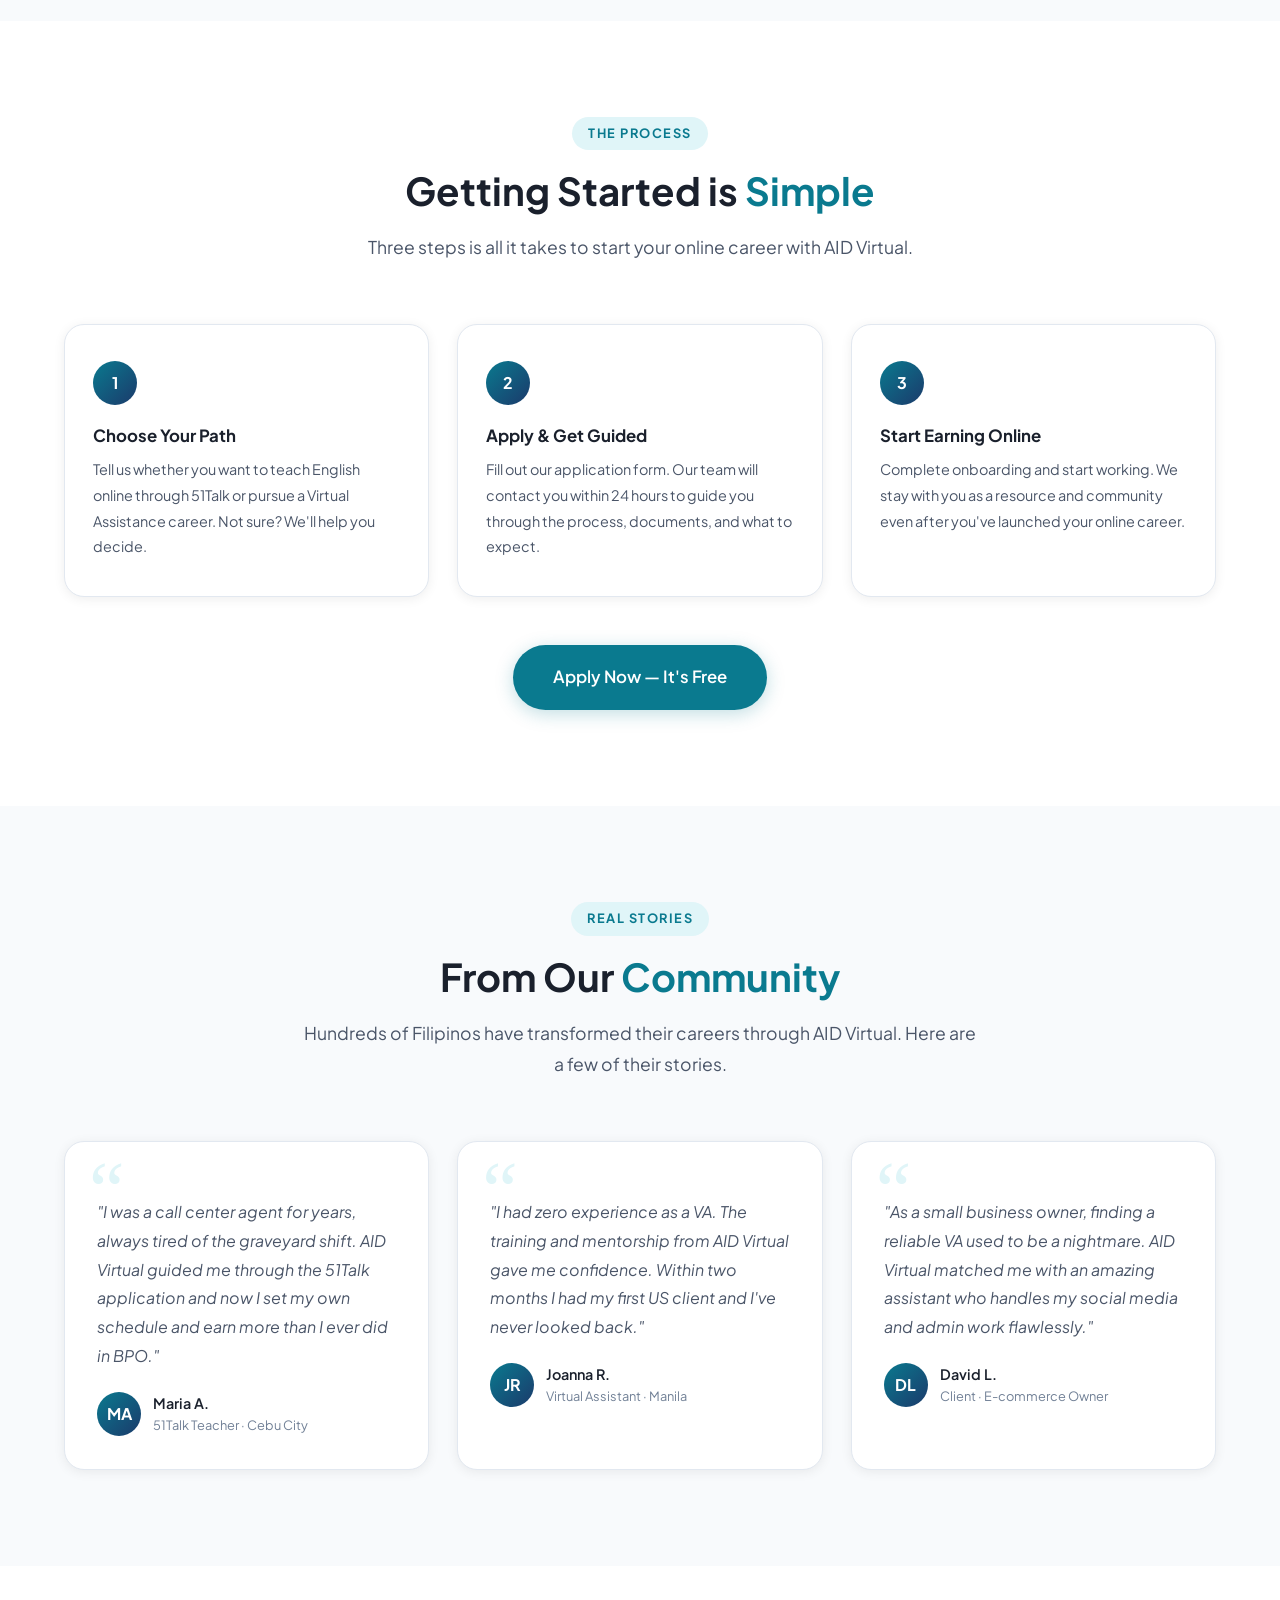
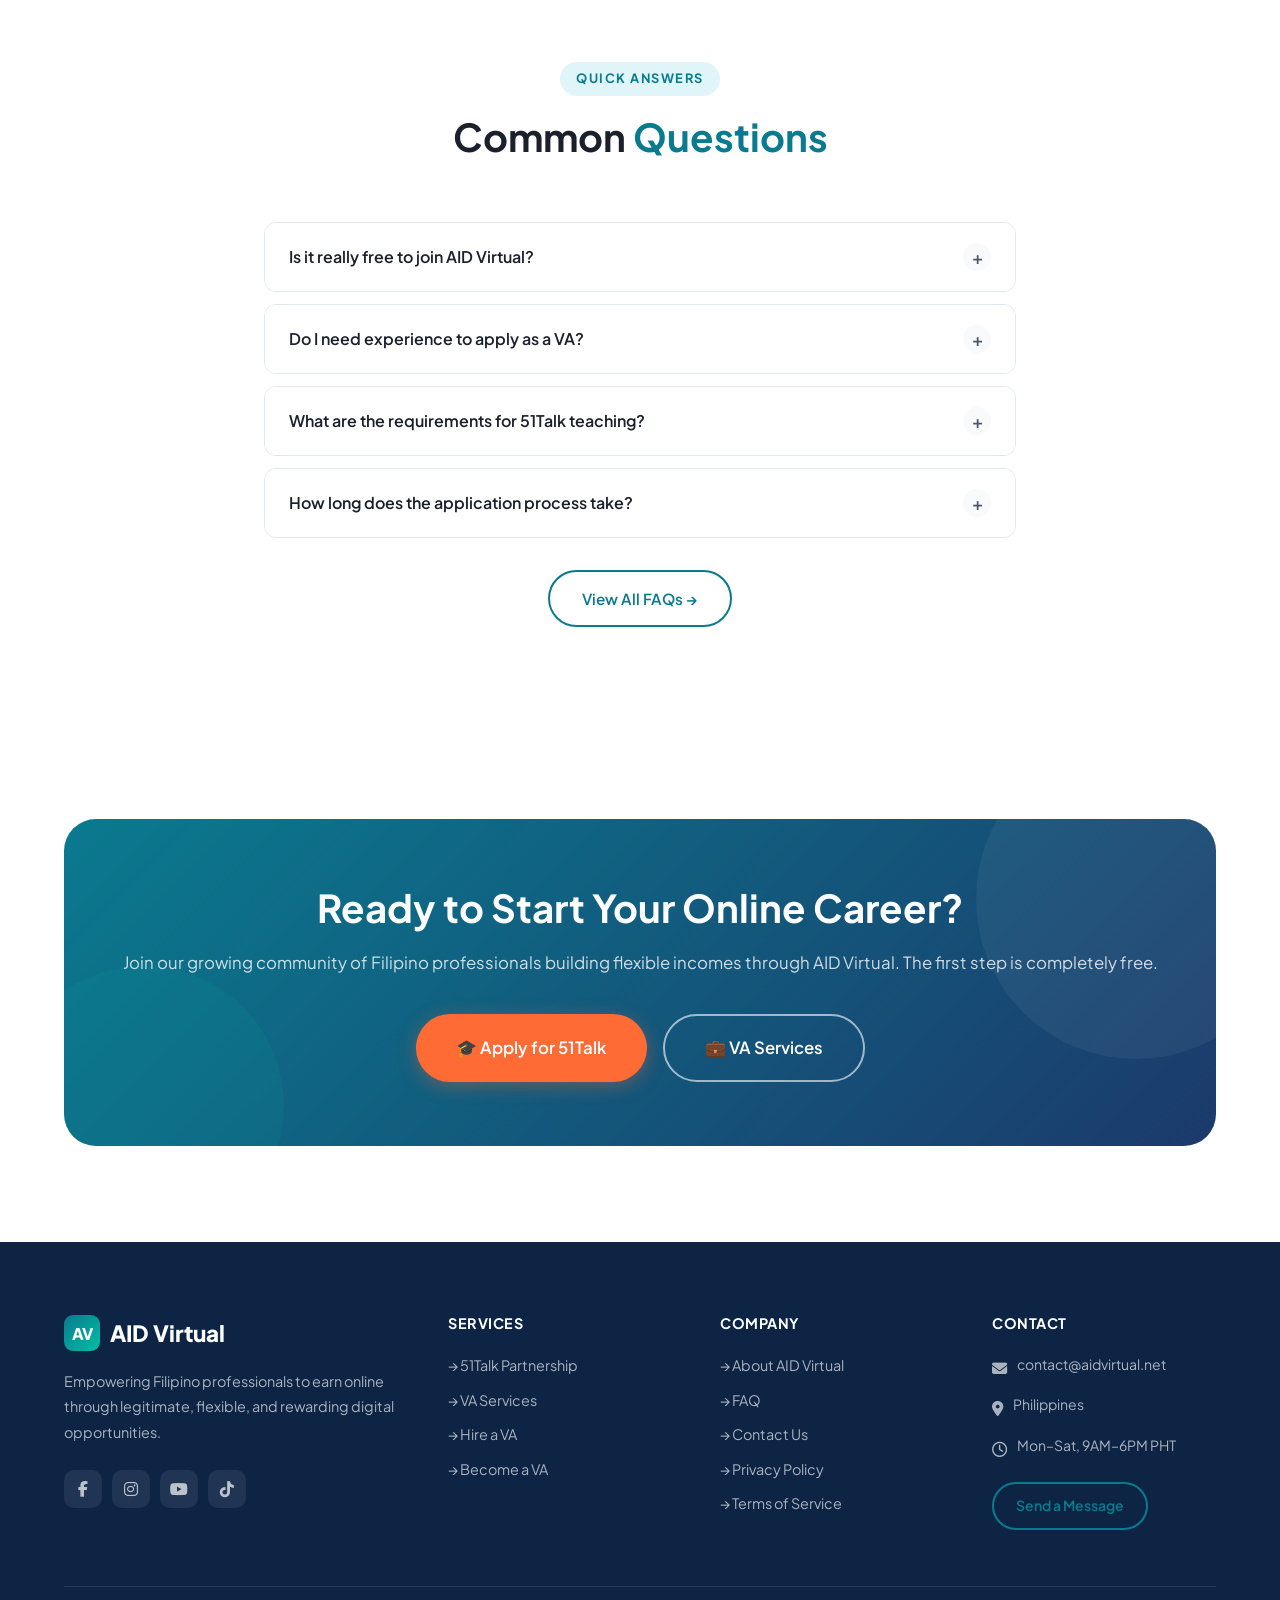
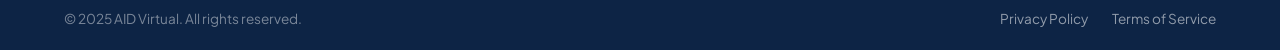
==== commit 16691b2e: "Remove web design service from aidvirtual.net Web design will be moved to a dedicated separate brand" ====
--- a/index.html
+++ b/index.html
@@ -92,11 +92,6 @@
         <i class="fa-solid fa-briefcase"></i>
         <span>Virtual Assistance</span>
       </a>
-      <span class="sstrip-sep"></span>
-      <a href="web-design.html" class="sstrip-item sstrip-purple">
-        <i class="fa-solid fa-globe"></i>
-        <span>Web Design</span>
-      </a>
     </div>
   </div>
 
@@ -106,7 +101,6 @@
     <a href="about.html"><i class="fa-solid fa-users"></i> About Us</a>
     <a href="51talk.html"><i class="fa-solid fa-graduation-cap"></i> 51Talk Partnership</a>
     <a href="virtual-assistance.html"><i class="fa-solid fa-briefcase"></i> VA Services</a>
-    <a href="web-design.html"><i class="fa-solid fa-globe"></i> Web Design</a>
     <a href="faq.html"><i class="fa-solid fa-circle-question"></i> FAQ</a>
     <a href="contact.html"><i class="fa-solid fa-envelope"></i> Contact</a>
     <div class="mobile-cta">
@@ -195,19 +189,6 @@
             </div>
           </a>
 
-          <a href="web-design.html" style="display: block; background: rgba(255,255,255,0.08); backdrop-filter: blur(12px); border: 1px solid rgba(255,255,255,0.15); border-radius: 20px; padding: 28px 32px; transition: all 0.3s ease; text-decoration: none;" onmouseover="this.style.background='rgba(255,255,255,0.13)';this.style.transform='translateY(-4px)'" onmouseout="this.style.background='rgba(255,255,255,0.08)';this.style.transform='translateY(0)'">
-            <div style="display: flex; align-items: flex-start; gap: 20px;">
-              <div style="width: 52px; height: 52px; background: linear-gradient(135deg, #7C3AED, #9F67FF); border-radius: 14px; display: flex; align-items: center; justify-content: center; font-size: 1.5rem; flex-shrink: 0;">🌐</div>
-              <div>
-                <div style="font-family: 'Poppins', sans-serif; font-weight: 700; font-size: 1.1rem; color: white; margin-bottom: 8px;">Professional Web Design</div>
-                <div style="font-size: 0.9rem; color: rgba(255,255,255,0.72); line-height: 1.7;">Beautiful, fast websites for doctors, dentists, lawyers, and other professionals.</div>
-                <div style="margin-top: 14px; display: flex; gap: 8px; flex-wrap: wrap;">
-                  <span style="padding: 4px 12px; background: rgba(124,58,237,0.25); border-radius: 100px; font-size: 0.78rem; font-weight: 600; color: #D4AAFF;">Medical &amp; Dental</span>
-                  <span style="padding: 4px 12px; background: rgba(124,58,237,0.25); border-radius: 100px; font-size: 0.78rem; font-weight: 600; color: #D4AAFF;">Legal &amp; Finance</span>
-                </div>
-              </div>
-            </div>
-          </a>
 
         </div>
       </div>
@@ -223,7 +204,7 @@
           <div class="stat-label">Active 51Talk Teachers</div>
         </div>
         <div class="stat-item">
-          <div class="stat-number"><span data-target="3" data-suffix="">3</span></div>
+          <div class="stat-number"><span data-target="2" data-suffix="">2</span></div>
           <div class="stat-label">Service Lines</div>
         </div>
         <div class="stat-item">
@@ -243,11 +224,11 @@
     <div class="container">
       <div class="section-header">
         <div class="eyebrow">What We Do</div>
-        <h2>Three Ways We Can <span class="text-primary">Help You</span></h2>
-        <p>Whether you're a teacher, a business looking for VA support, or a professional who needs a stunning website — AID Virtual has a service built for you.</p>
-      </div>
-
-      <div class="grid-3">
+        <h2>Two Ways We Can <span class="text-primary">Help You</span></h2>
+        <p>Whether you're a teacher looking for income or a business needing remote support — AID Virtual has a service built for you.</p>
+      </div>
+
+      <div class="grid-2" style="max-width: 900px; margin: 0 auto;">
 
         <!-- 51Talk Card -->
         <div class="fade-up" style="background: linear-gradient(145deg, #FFF8F5 0%, #FFFFFF 100%); border: 1.5px solid rgba(255,107,53,0.2); border-radius: 24px; padding: 48px 40px; position: relative; overflow: hidden; transition: all 0.3s ease;" onmouseover="this.style.transform='translateY(-6px)';this.style.boxShadow='0 20px 48px rgba(255,107,53,0.15)'" onmouseout="this.style.transform='translateY(0)';this.style.boxShadow='none'">
@@ -307,34 +288,6 @@
           <a href="virtual-assistance.html" class="btn btn-secondary">Explore VA Services →</a>
         </div>
 
-        <!-- Web Design Card -->
-        <div class="fade-up fade-up-delay-2" style="background: linear-gradient(145deg, #F5F3FF 0%, #FFFFFF 100%); border: 1.5px solid rgba(124,58,237,0.2); border-radius: 24px; padding: 48px 40px; position: relative; overflow: hidden; transition: all 0.3s ease;" onmouseover="this.style.transform='translateY(-6px)';this.style.boxShadow='0 20px 48px rgba(124,58,237,0.15)'" onmouseout="this.style.transform='translateY(0)';this.style.boxShadow='none'">
-          <div style="position: absolute; top: -30px; right: -30px; width: 160px; height: 160px; background: rgba(124,58,237,0.06); border-radius: 50%;"></div>
-          <div style="width: 64px; height: 64px; background: linear-gradient(135deg, #7C3AED, #9F67FF); border-radius: 18px; display: flex; align-items: center; justify-content: center; font-size: 1.8rem; margin-bottom: 24px; box-shadow: 0 8px 24px rgba(124,58,237,0.3);">🌐</div>
-          <h3 style="font-size: 1.5rem; margin-bottom: 12px; color: var(--text);">Professional Web Design</h3>
-          <p style="color: var(--text-light); line-height: 1.8; margin-bottom: 28px;">We build clean, fast, and credibility-boosting websites for medical professionals, legal practitioners, dentists, and other service-based businesses.</p>
-
-          <div class="feature-list" style="margin-bottom: 32px;">
-            <div class="feature-item" style="--check-bg: rgba(124,58,237,0.1); --check-color: #7C3AED;">
-              <div class="check" style="background: rgba(124,58,237,0.1); color: #7C3AED;">✓</div>
-              <span>Custom designs for doctors, lawyers & dentists</span>
-            </div>
-            <div class="feature-item">
-              <div class="check" style="background: rgba(124,58,237,0.1); color: #7C3AED;">✓</div>
-              <span>Mobile-first, SEO-optimized, fast-loading</span>
-            </div>
-            <div class="feature-item">
-              <div class="check" style="background: rgba(124,58,237,0.1); color: #7C3AED;">✓</div>
-              <span>Appointment booking & contact forms included</span>
-            </div>
-            <div class="feature-item">
-              <div class="check" style="background: rgba(124,58,237,0.1); color: #7C3AED;">✓</div>
-              <span>Delivered in as fast as 7 days</span>
-            </div>
-          </div>
-
-          <a href="web-design.html" class="btn btn-purple">View Web Design →</a>
-        </div>
 
       </div>
     </div>
@@ -524,7 +477,6 @@
         <div class="cta-buttons">
           <a href="51talk.html" class="btn btn-primary btn-lg">🎓 Apply for 51Talk</a>
           <a href="virtual-assistance.html" class="btn btn-outline btn-lg">💼 VA Services</a>
-          <a href="web-design.html" class="btn btn-outline btn-lg">🌐 Web Design</a>
         </div>
       </div>
     </div>
@@ -555,7 +507,6 @@
             <li><a href="virtual-assistance.html">→ VA Services</a></li>
             <li><a href="virtual-assistance.html#hire">→ Hire a VA</a></li>
             <li><a href="virtual-assistance.html#apply">→ Become a VA</a></li>
-            <li><a href="web-design.html">→ Web Design</a></li>
           </ul>
         </div>
 
--- a/styles.css
+++ b/styles.css
@@ -1272,3 +1272,8 @@
 @media (max-width: 600px) {
   .pricing-4-grid { grid-template-columns: 1fr !important; }
 }
+
+/* ===== Web Design: maintenance 2-col grid ===== */
+@media (max-width: 600px) {
+  .maintenance-grid { grid-template-columns: 1fr !important; }
+}
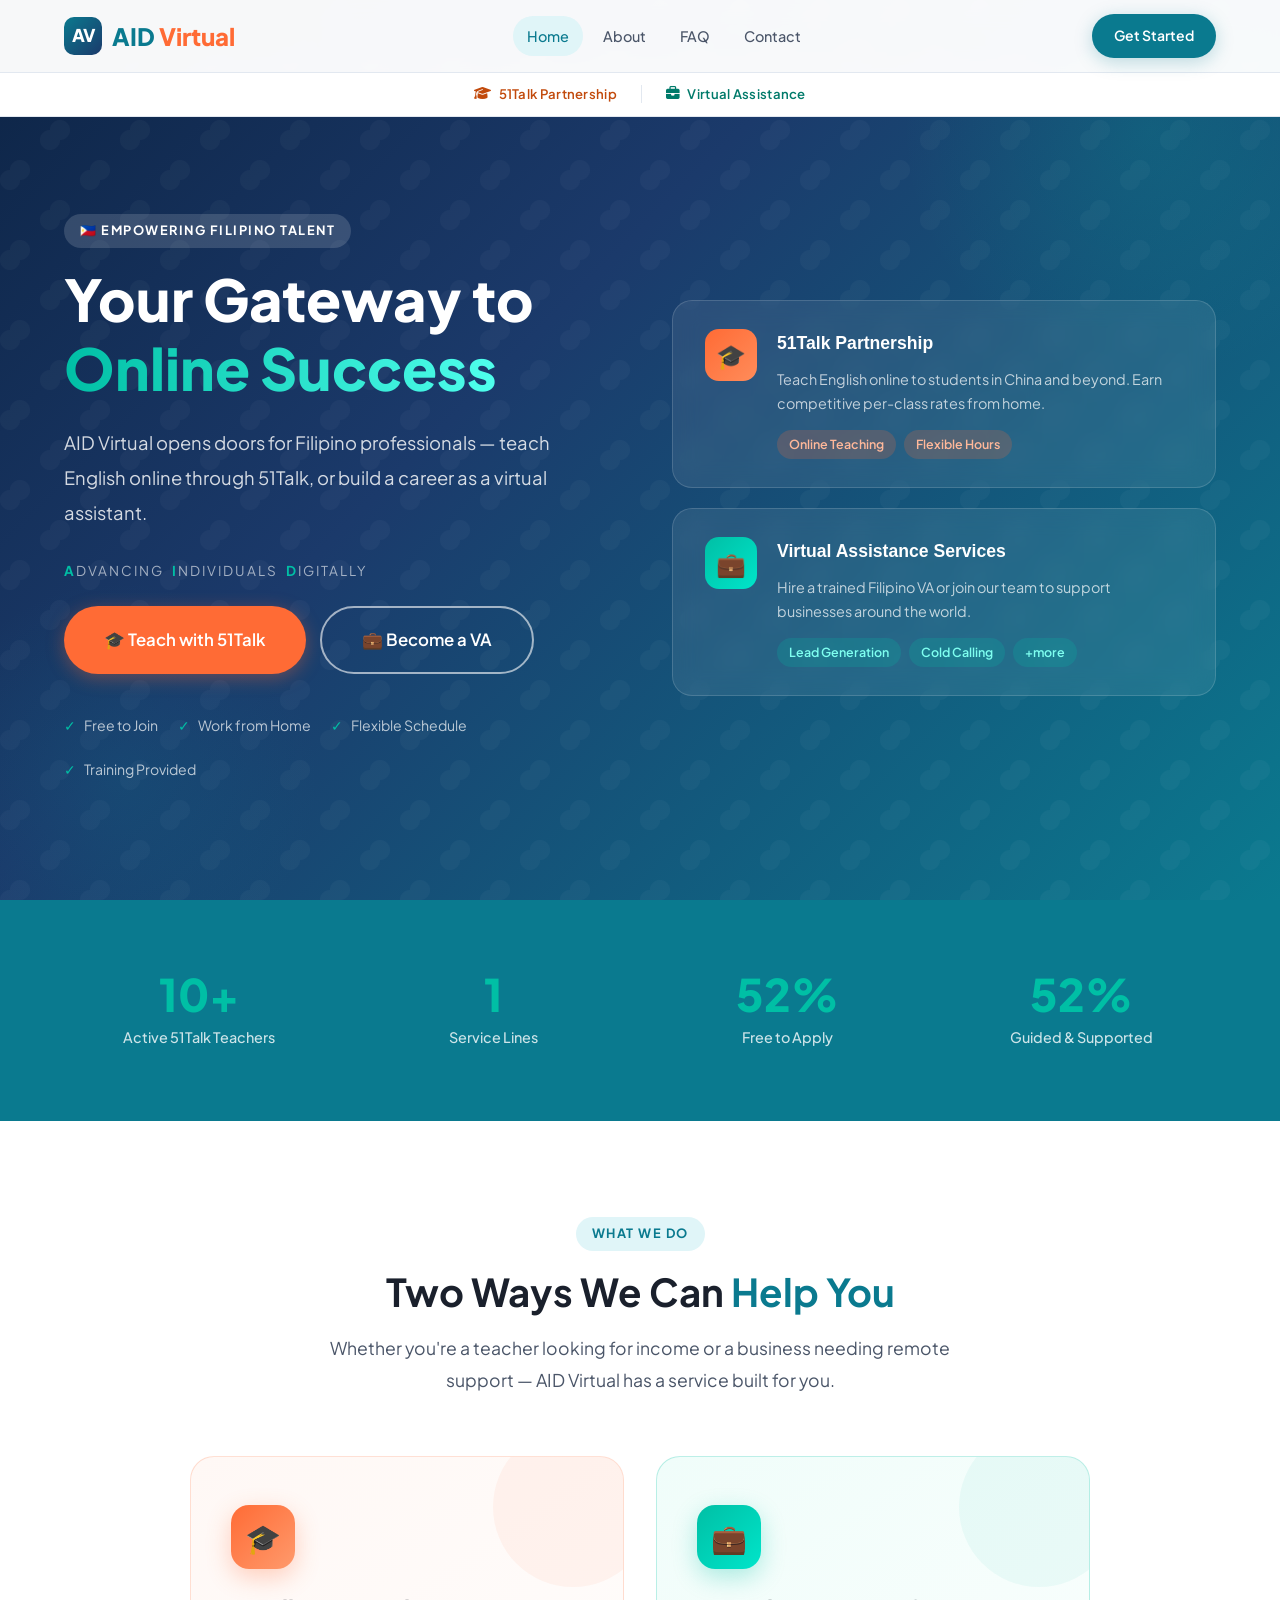
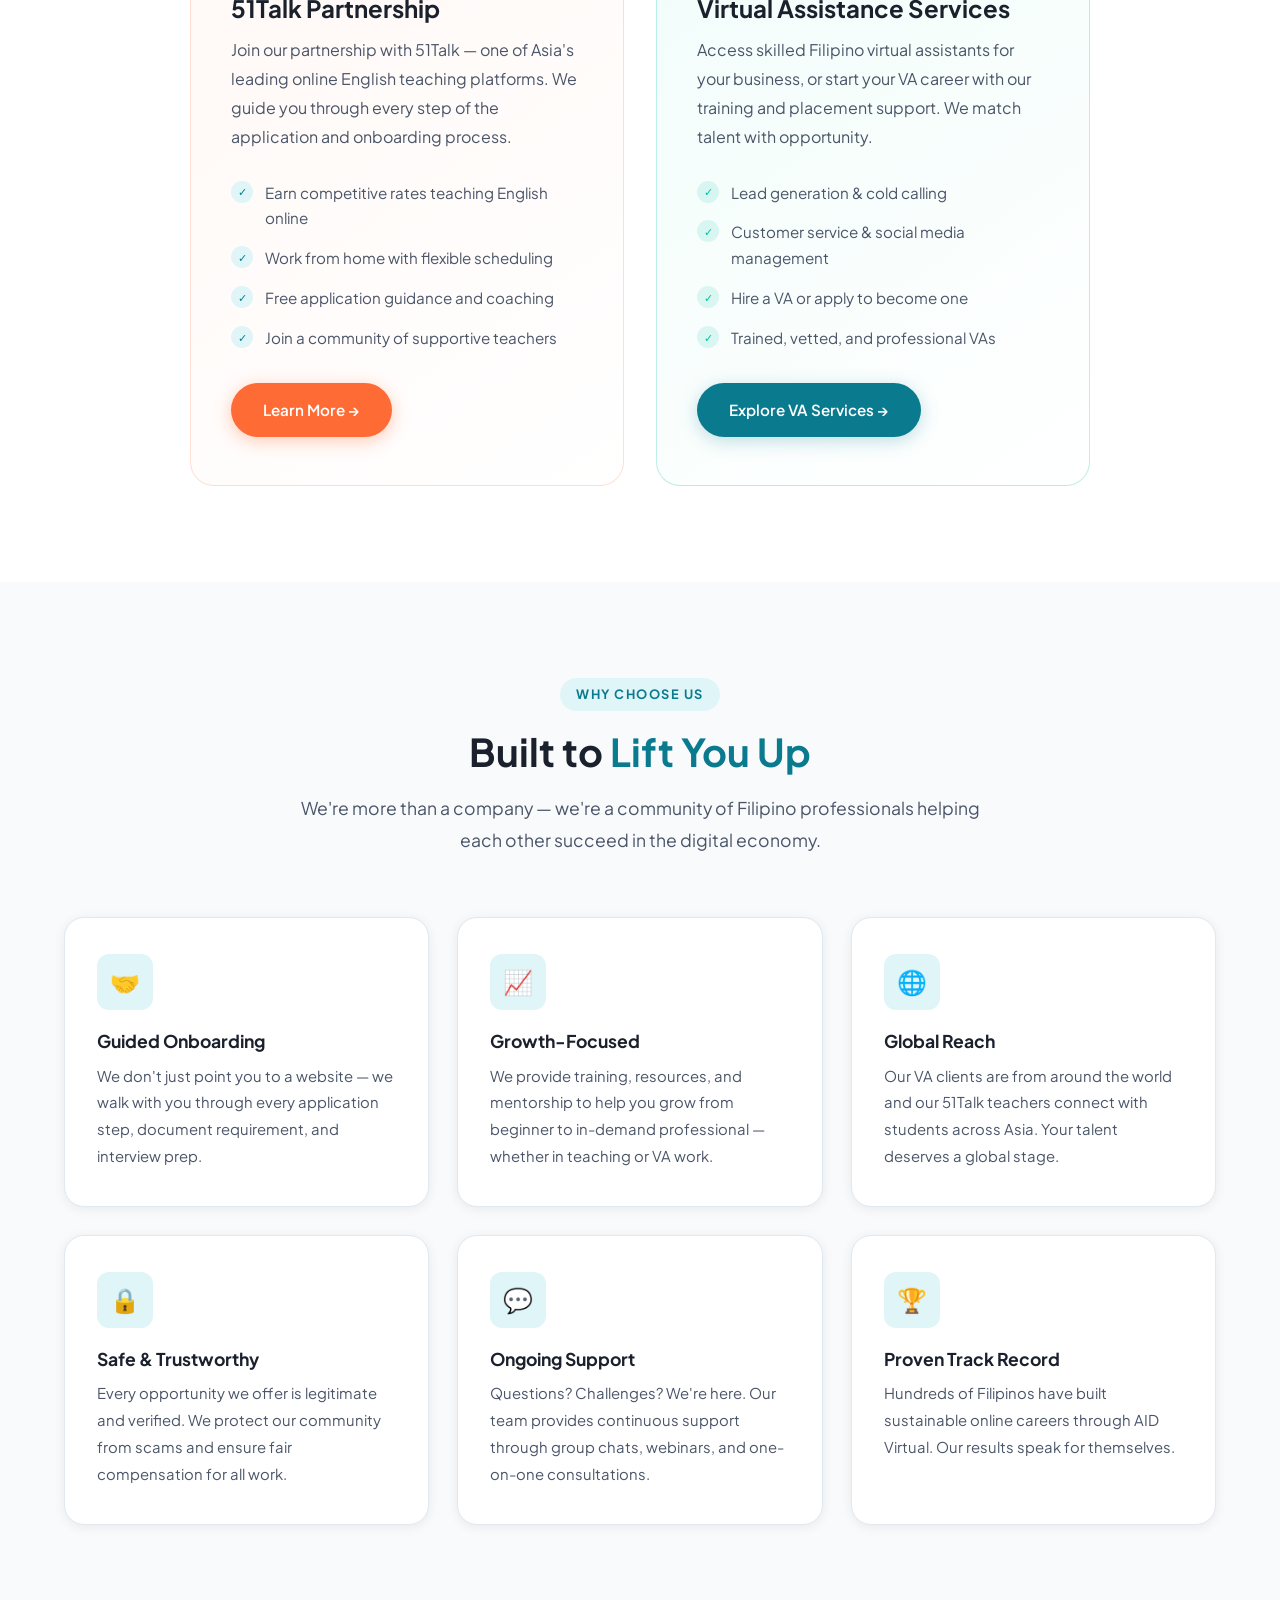
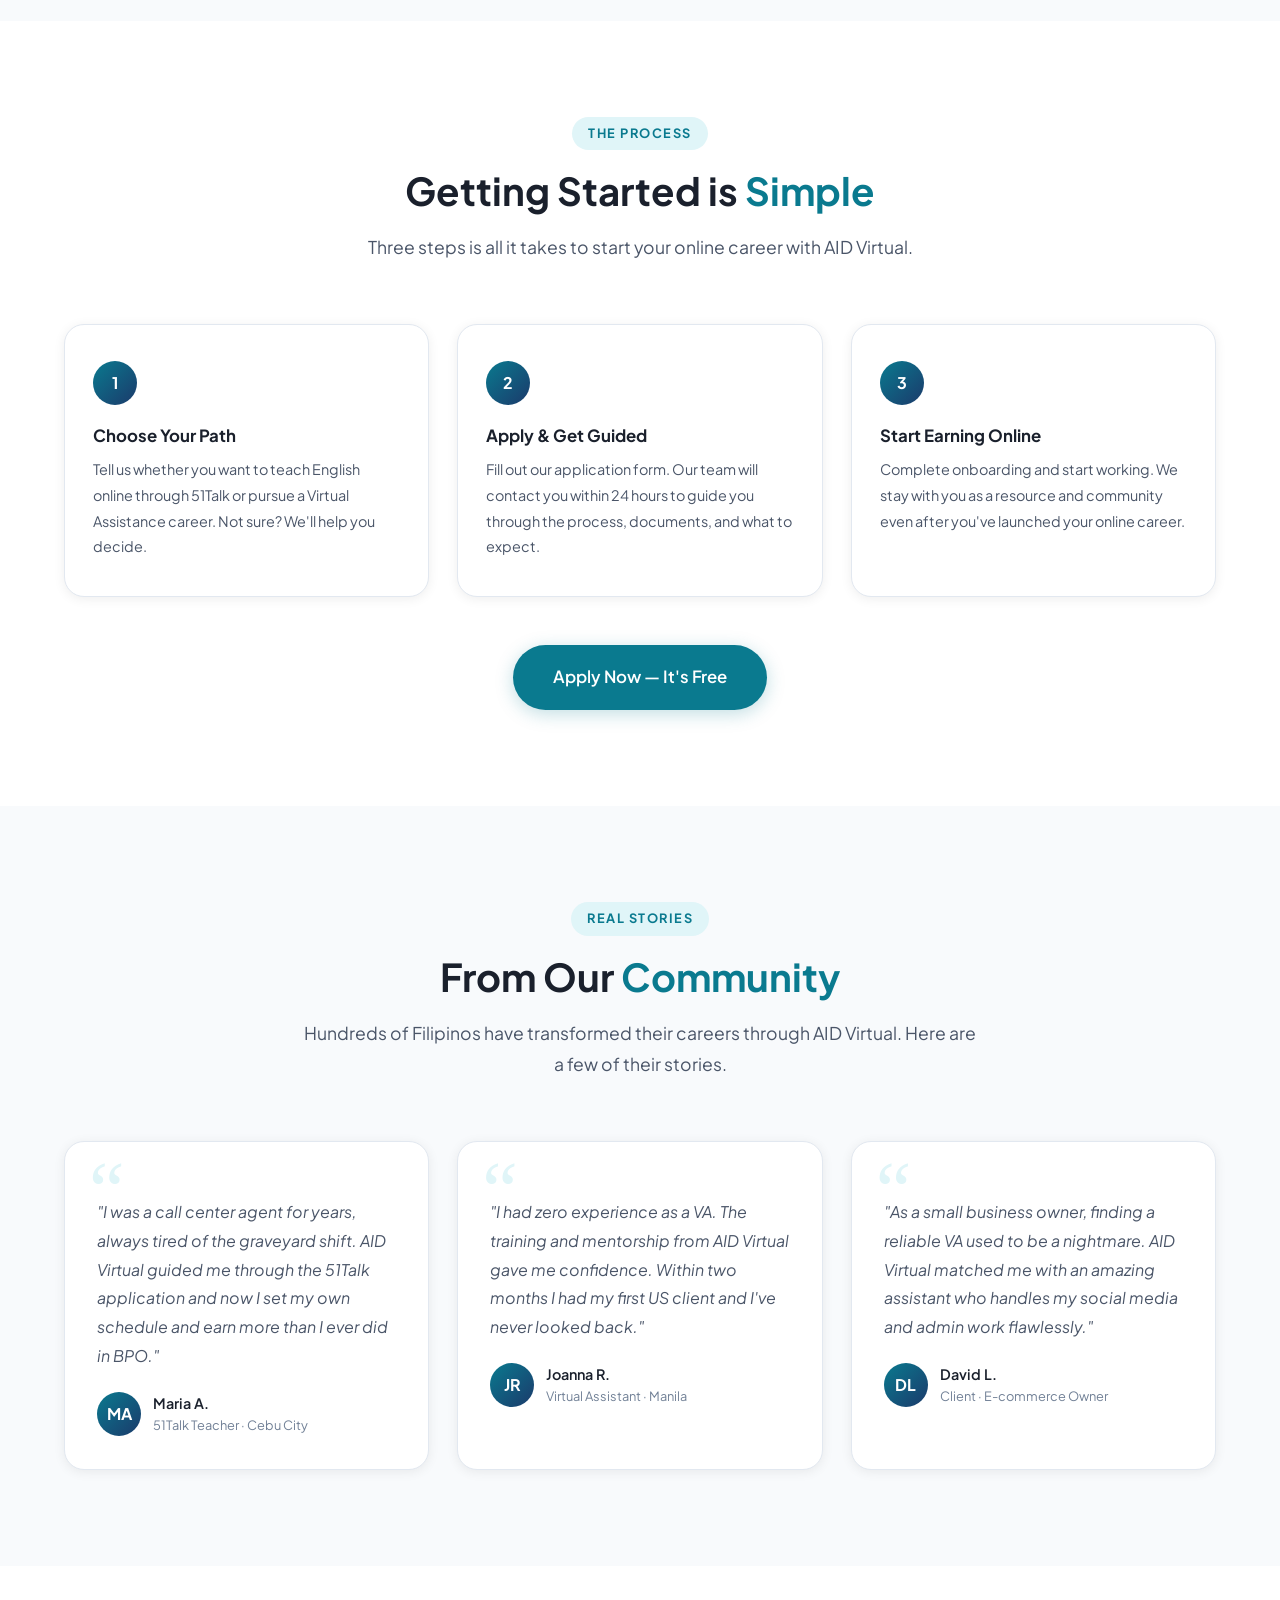
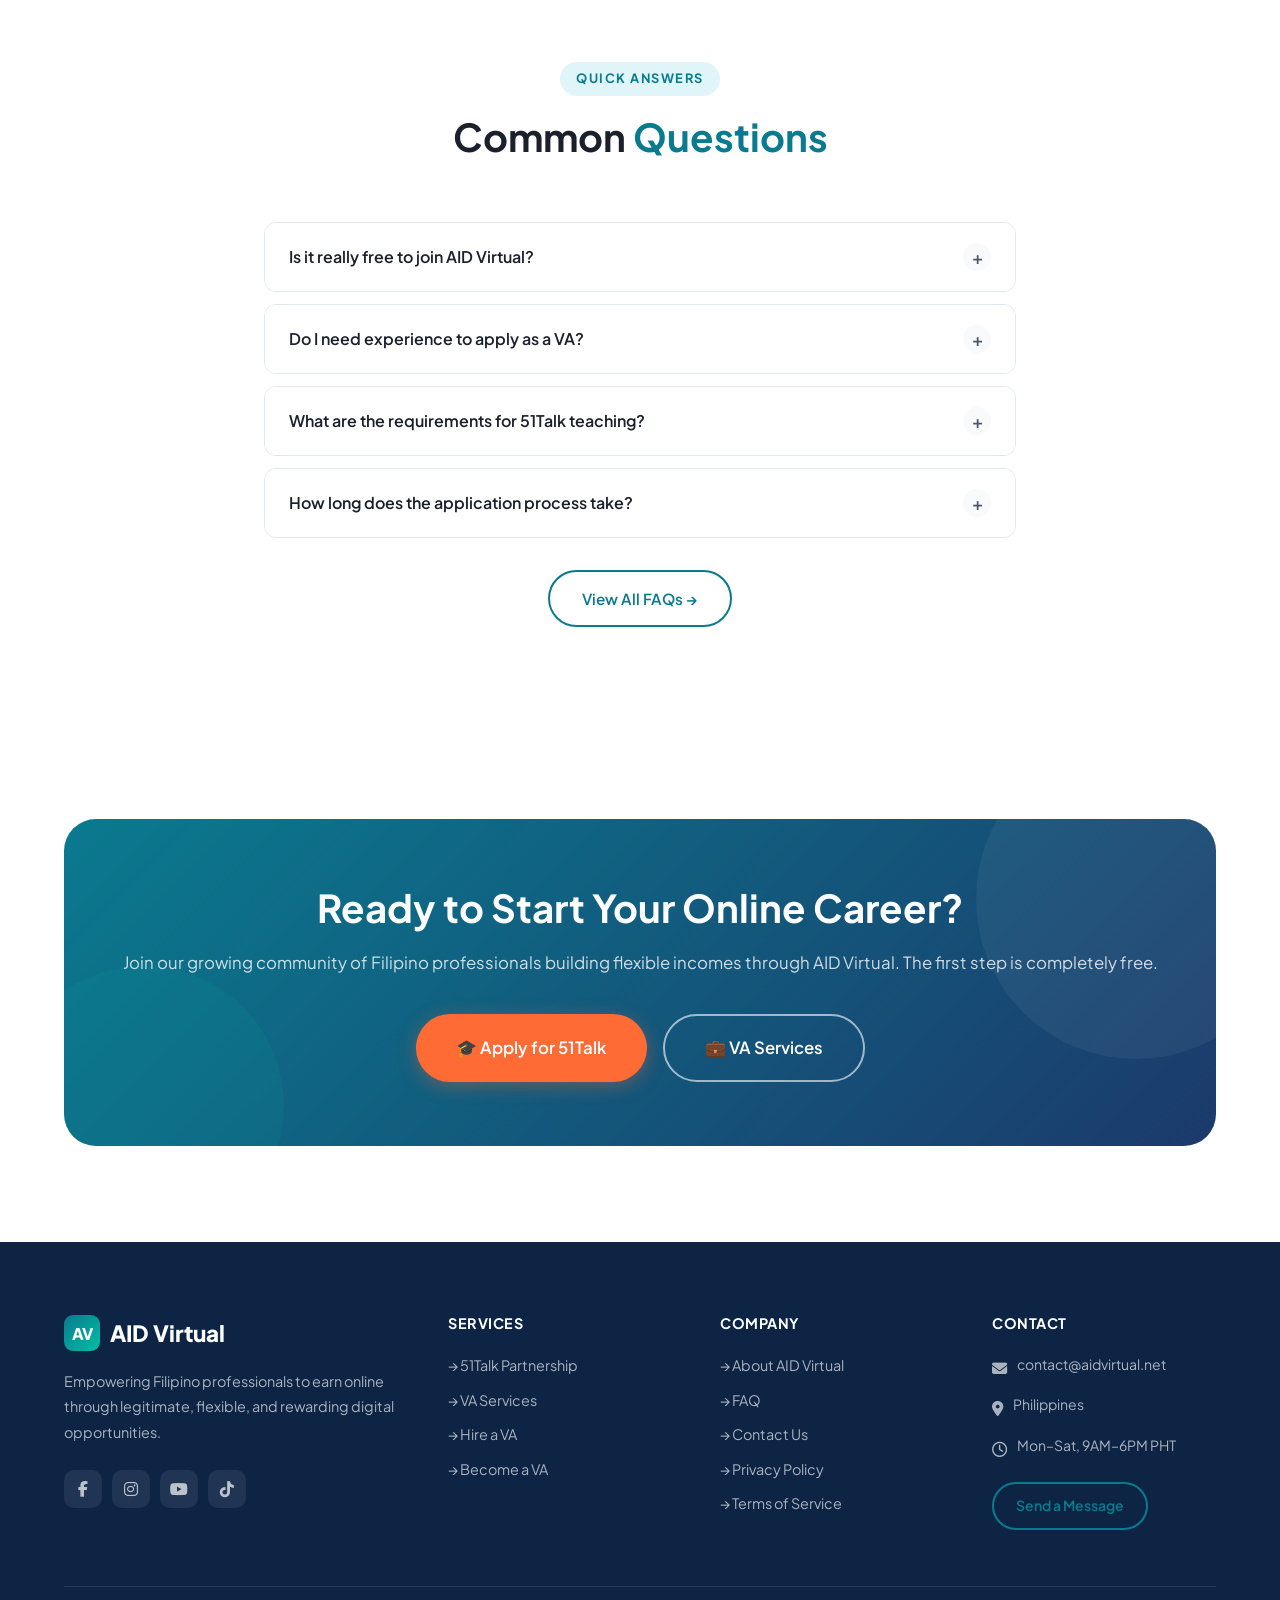
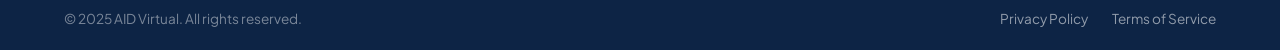
==== commit 30db7b3e: "Fix hero description still referencing web design Co-Authored-By: Claude Sonnet 4.6 <noreply@anthrop" ====
--- a/index.html
+++ b/index.html
@@ -128,7 +128,7 @@
             <span style="background: linear-gradient(90deg, #00BFA5, #4FFFED); -webkit-background-clip: text; -webkit-text-fill-color: transparent; background-clip: text;">Online Success</span>
           </h1>
           <p class="fade-up fade-up-delay-2" style="font-size: 1.15rem; color: rgba(255,255,255,0.82); line-height: 1.9; margin-bottom: 36px; max-width: 520px;">
-            AID Virtual opens doors for Filipino professionals — teach English online through 51Talk, build a VA career, or get a professional website built for your practice.
+            AID Virtual opens doors for Filipino professionals — teach English online through 51Talk, or build a career as a virtual assistant.
           </p>
           <p class="aid-acronym"><strong>A</strong>dvancing&nbsp; <strong>I</strong>ndividuals&nbsp; <strong>D</strong>igitally</p>
           <div class="fade-up fade-up-delay-3" style="display: flex; gap: 14px; flex-wrap: wrap;">
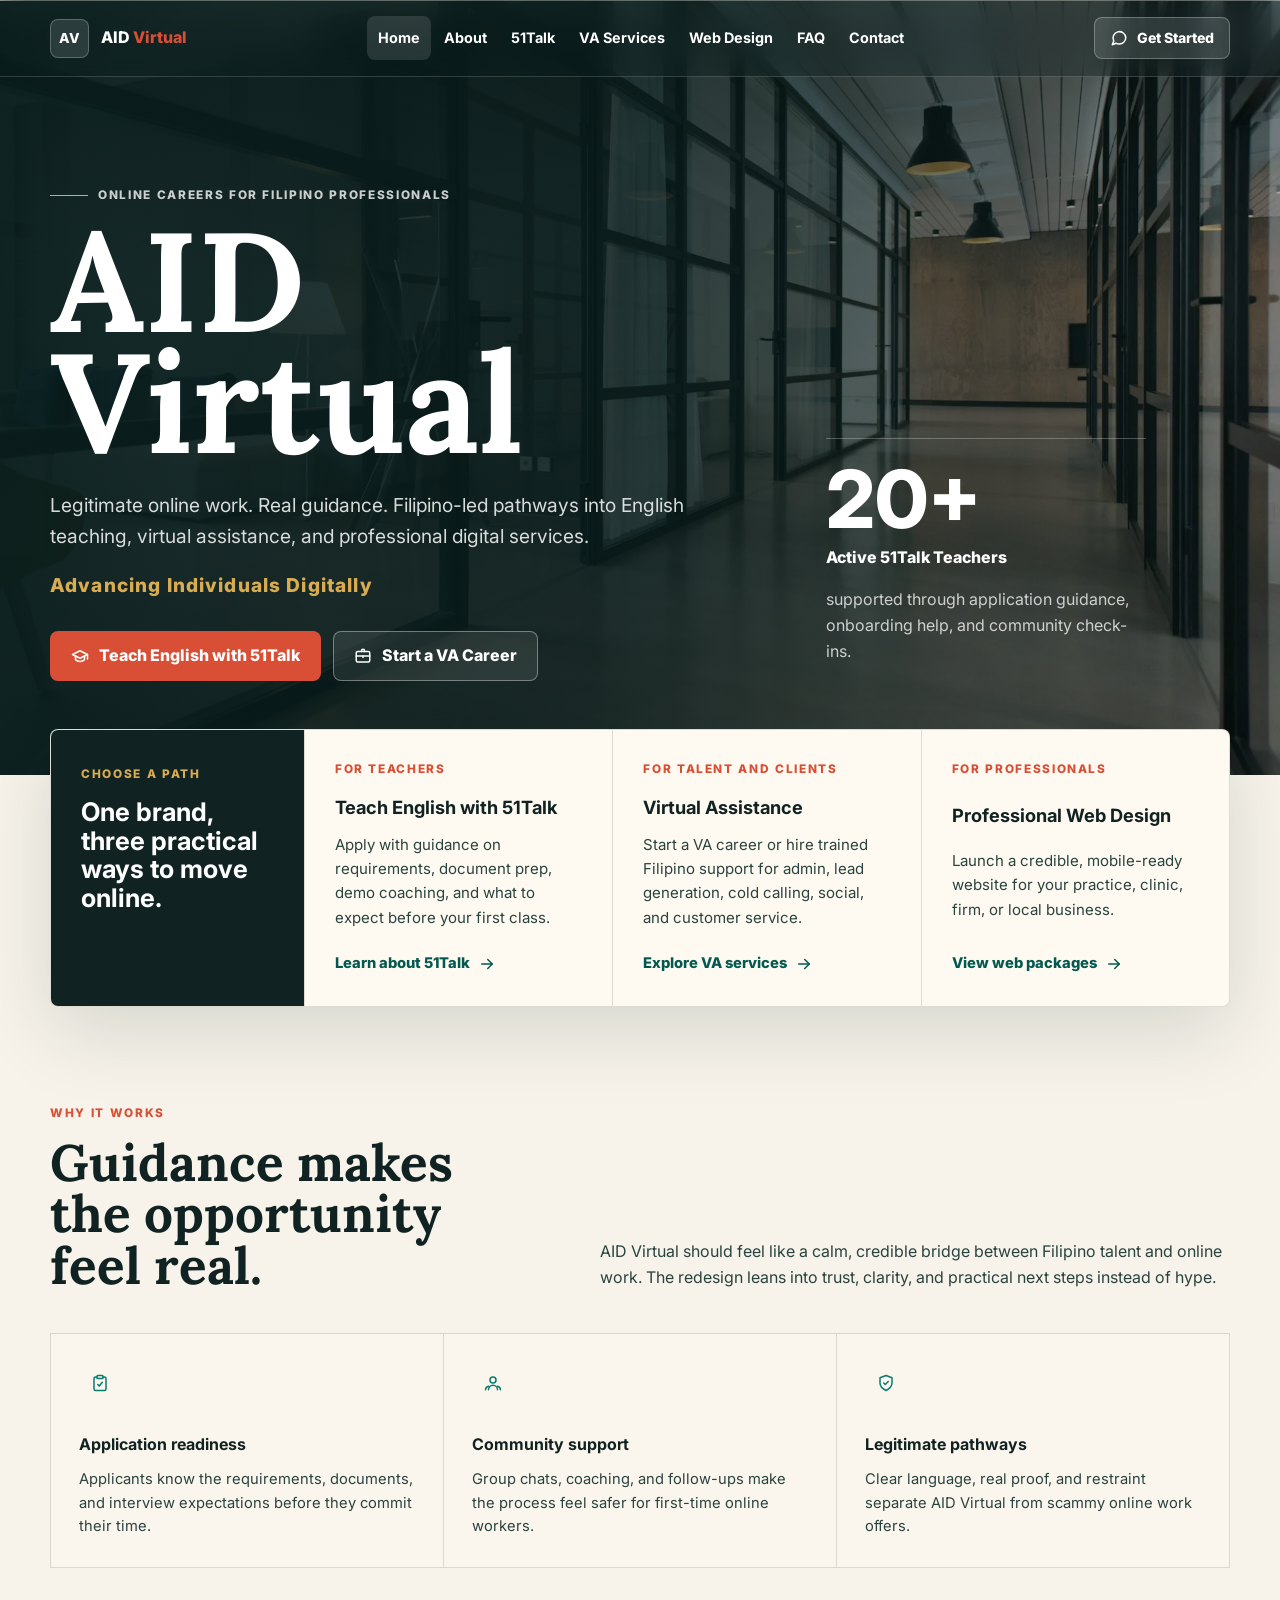
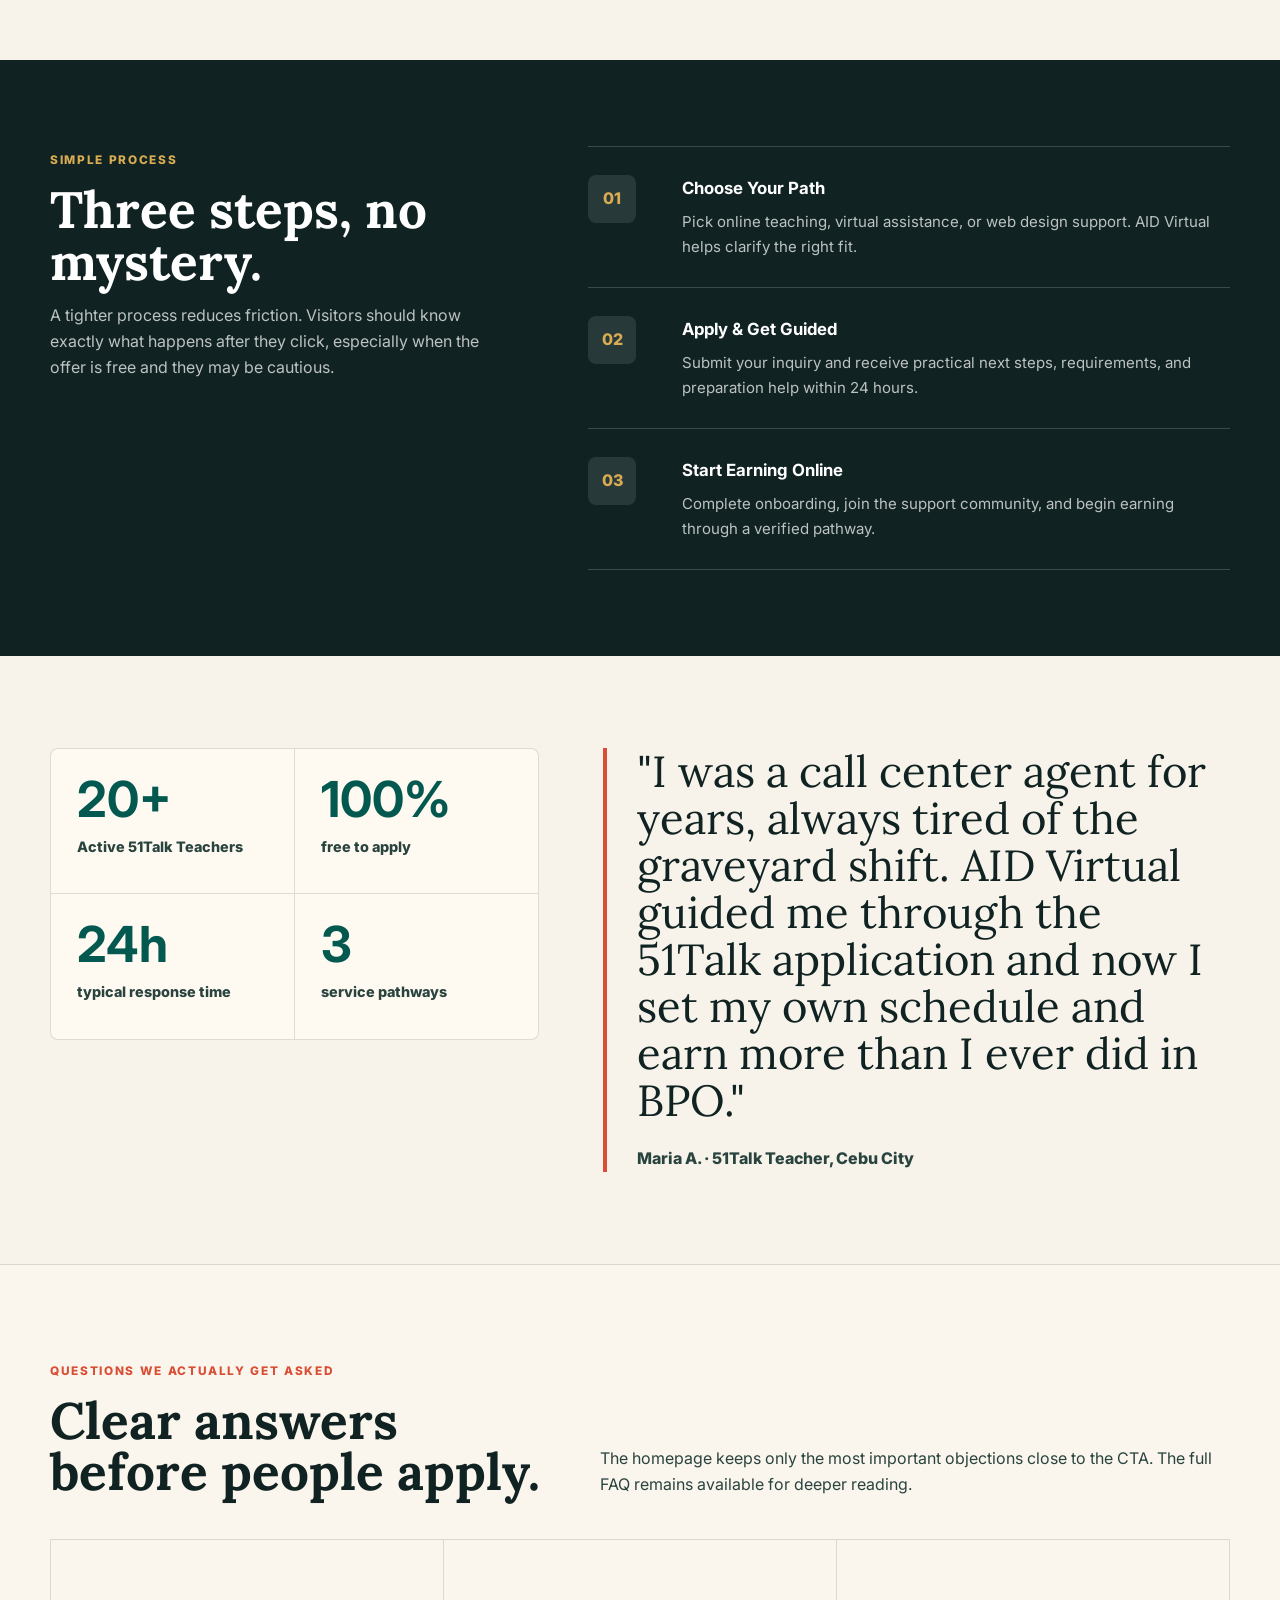
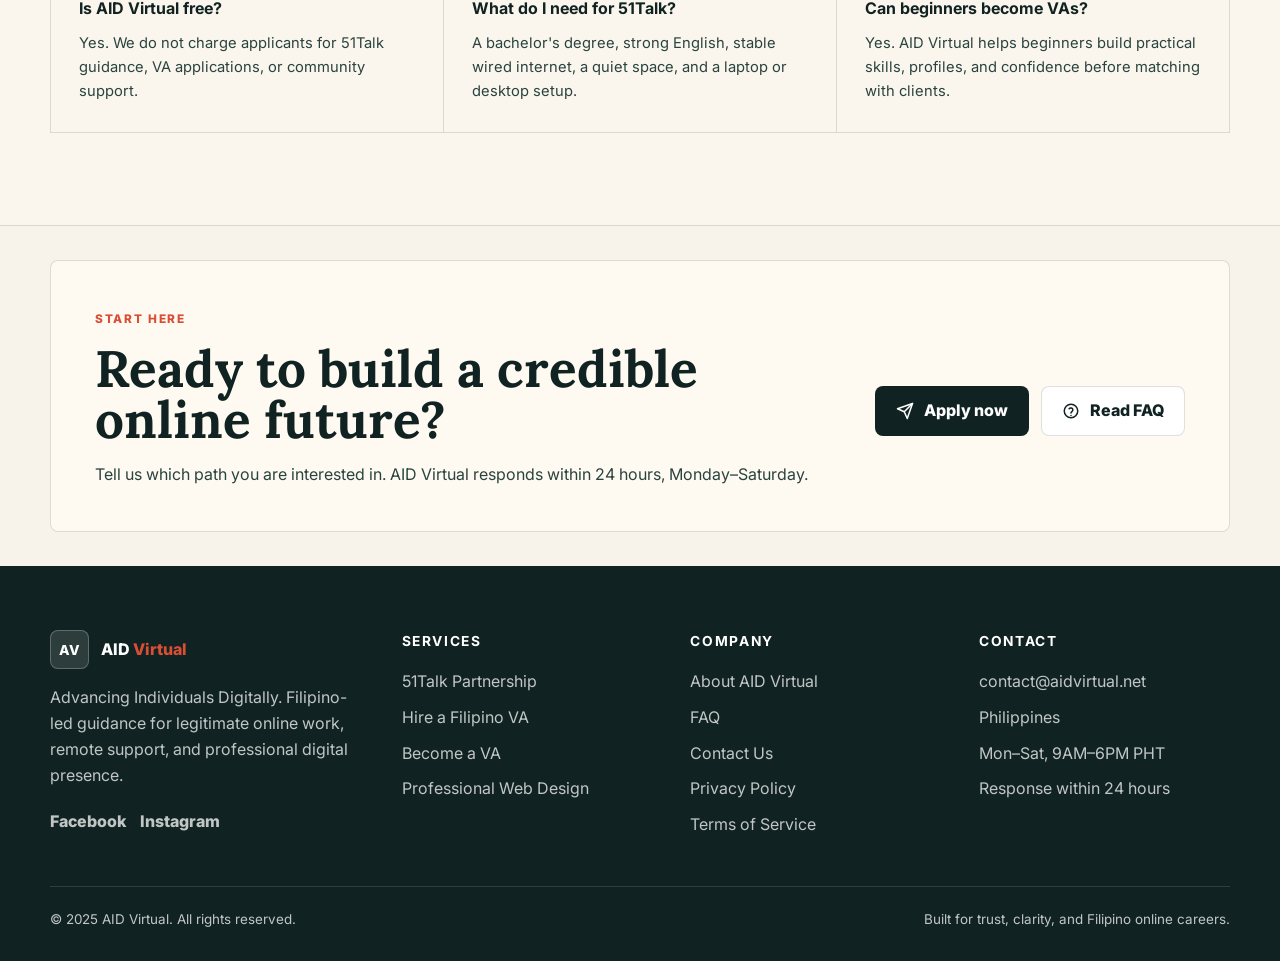
==== commit be6fb07d: "feat: visual redesign 2026" ====
--- a/index.html
+++ b/index.html
@@ -3,50 +3,31 @@
 <head>
   <meta charset="UTF-8" />
   <meta name="viewport" content="width=device-width, initial-scale=1.0" />
-  <title>AID Virtual — Empowering Filipino Talent Online</title>
-  <meta name="description" content="AID Virtual connects Filipino professionals with global opportunities through our 51Talk teaching partnership and Virtual Assistance services. Join thousands already earning online." />
-  <meta name="keywords" content="AID Virtual, 51Talk partnership, virtual assistant Philippines, online English teaching, Filipino VA, remote work Philippines" />
-  <meta name="author" content="AID Virtual" />
-
-  <!-- Open Graph -->
+  <title>AID Virtual — Online Work for Filipino Professionals</title>
+  <meta name="description" content="AID Virtual helps Filipinos access legitimate online income through 51Talk English teaching, VA careers, and professional web services. Always free to apply. Guimaras-based." />
+  <link rel="canonical" href="https://aidvirtual.net/" />
+  <meta property="og:title" content="AID Virtual — Online Work for Filipino Professionals" />
+  <meta property="og:description" content="AID Virtual helps Filipinos access legitimate online income through 51Talk English teaching, VA careers, and professional web services. Always free to apply. Guimaras-based." />
+  <meta property="og:image" content="https://aidvirtual.net/assets/images/og-image.jpg" />
+  <meta property="og:url" content="https://aidvirtual.net/" />
   <meta property="og:type" content="website" />
-  <meta property="og:url" content="https://aidvirtual.net/" />
-  <meta property="og:title" content="AID Virtual — Empowering Filipino Talent Online" />
-  <meta property="og:description" content="AID Virtual connects Filipino professionals with global opportunities through our 51Talk teaching partnership and Virtual Assistance services." />
-  <meta property="og:image" content="https://aidvirtual.net/images/og-image.png" />
-
-  <!-- Twitter Card -->
   <meta name="twitter:card" content="summary_large_image" />
-  <meta name="twitter:title" content="AID Virtual — Empowering Filipino Talent Online" />
-  <meta name="twitter:description" content="Join AID Virtual — 51Talk English teaching partnerships and Virtual Assistance services for Filipino professionals." />
-
-  <!-- Canonical -->
-  <link rel="canonical" href="https://aidvirtual.net/" />
-
-  <!-- Favicon -->
-  <link rel="icon" type="image/svg+xml" href="data:image/svg+xml,<svg xmlns='http://www.w3.org/2000/svg' viewBox='0 0 100 100'><rect width='100' height='100' rx='20' fill='%230A7A8F'/><text y='.9em' font-size='70' x='10' font-family='Arial' font-weight='bold' fill='white'>A</text></svg>" />
-
-  <!-- Fonts -->
-  <link rel="preconnect" href="https://fonts.googleapis.com" />
-  <link rel="preconnect" href="https://fonts.gstatic.com" crossorigin />
-  <link href="https://fonts.googleapis.com/css2?family=Plus+Jakarta+Sans:ital,wght@0,300;0,400;0,500;0,600;0,700;0,800;1,400&display=swap" rel="stylesheet" />
-  <link rel="stylesheet" href="https://cdnjs.cloudflare.com/ajax/libs/font-awesome/6.5.0/css/all.min.css" />
-
-  <!-- Styles -->
-  <link rel="stylesheet" href="styles.css" />
-
-  <!-- Structured Data -->
+  <meta name="twitter:title" content="AID Virtual — Online Work for Filipino Professionals" />
+  <meta name="twitter:description" content="AID Virtual helps Filipinos access legitimate online income through 51Talk English teaching, VA careers, and professional web services. Always free to apply. Guimaras-based." />
+  <link rel="icon" type="image/svg+xml" href="data:image/svg+xml,%3Csvg xmlns='http://www.w3.org/2000/svg' viewBox='0 0 100 100'%3E%3Crect width='100' height='100' rx='16' fill='%23083531'/%3E%3Ctext x='50' y='60' text-anchor='middle' font-family='Arial' font-size='38' font-weight='700' fill='white'%3EAV%3C/text%3E%3C/svg%3E" />
+  <link rel="stylesheet" href="assets/css/fonts.css" />
+  <link rel="stylesheet" href="assets/css/style.css" />
   <script type="application/ld+json">
   {
     "@context": "https://schema.org",
     "@type": "Organization",
     "name": "AID Virtual",
     "url": "https://aidvirtual.net",
-    "logo": "https://aidvirtual.net/images/logo.png",
-    "description": "AID Virtual empowers Filipino professionals through 51Talk English teaching partnerships and Virtual Assistance services.",
+    "logo": "https://aidvirtual.net/assets/images/og-image.jpg",
+    "description": "AID Virtual helps Filipino professionals access legitimate online income through 51Talk English teaching, VA careers, and professional web services.",
     "contactPoint": {
       "@type": "ContactPoint",
-      "contactType": "customer service",
+      "contactType": "customer support",
       "email": "contact@aidvirtual.net"
     },
     "sameAs": [
@@ -55,513 +36,214 @@
     ]
   }
   </script>
+  <script src="assets/js/main.js" defer></script>
+
 </head>
-<body>
-
-  <!-- ===== NAVIGATION ===== -->
-  <nav class="navbar" role="navigation" aria-label="Main navigation">
-    <div class="nav-container">
-      <a href="index.html" class="nav-logo" aria-label="AID Virtual Home">
-        <div class="logo-mark">AV</div>
-        <span class="logo-text">AID <span>Virtual</span></span>
-      </a>
-      <div class="nav-links">
-        <a href="index.html" class="active">Home</a>
-        <a href="about.html">About</a>
-        <a href="faq.html">FAQ</a>
-        <a href="contact.html">Contact</a>
-      </div>
-      <div class="nav-cta">
-        <a href="contact.html" class="btn btn-secondary btn-sm">Get Started</a>
-      </div>
-      <button class="hamburger" aria-label="Toggle menu" aria-expanded="false">
-        <span></span><span></span><span></span>
-      </button>
-    </div>
-  </nav>
-
-  <!-- Services Strip -->
-  <div class="services-strip">
-    <div class="sstrip-inner">
-      <a href="51talk.html" class="sstrip-item sstrip-orange">
-        <i class="fa-solid fa-graduation-cap"></i>
-        <span>51Talk Partnership</span>
-      </a>
-      <span class="sstrip-sep"></span>
-      <a href="virtual-assistance.html" class="sstrip-item sstrip-teal">
-        <i class="fa-solid fa-briefcase"></i>
-        <span>Virtual Assistance</span>
-      </a>
-    </div>
-  </div>
-
-  <!-- Mobile Menu -->
-  <div class="mobile-menu" role="dialog" aria-label="Mobile navigation">
-    <a href="index.html"><i class="fa-solid fa-house"></i> Home</a>
-    <a href="about.html"><i class="fa-solid fa-users"></i> About Us</a>
-    <a href="51talk.html"><i class="fa-solid fa-graduation-cap"></i> 51Talk Partnership</a>
-    <a href="virtual-assistance.html"><i class="fa-solid fa-briefcase"></i> VA Services</a>
-    <a href="faq.html"><i class="fa-solid fa-circle-question"></i> FAQ</a>
-    <a href="contact.html"><i class="fa-solid fa-envelope"></i> Contact</a>
-    <div class="mobile-cta">
-      <a href="contact.html" class="btn btn-secondary">Get Started Today</a>
-    </div>
-  </div>
-
-  <!-- ===== HERO ===== -->
-  <section class="hero hero-gradient" style="min-height: 100vh; display: flex; align-items: center; position: relative; overflow: hidden;">
-    <!-- Background pattern -->
-    <div style="position: absolute; inset: 0; background: url('data:image/svg+xml,%3Csvg width=\'80\' height=\'80\' viewBox=\'0 0 80 80\' xmlns=\'http://www.w3.org/2000/svg\'%3E%3Cg fill=\'none\' fill-rule=\'evenodd\'%3E%3Cg fill=\'%23ffffff\' fill-opacity=\'0.03\'%3E%3Cpath d=\'M50 50c0-5.523 4.477-10 10-10s10 4.477 10 10-4.477 10-10 10c0 5.523-4.477 10-10 10s-10-4.477-10-10 4.477-10 10-10zM10 10c0-5.523 4.477-10 10-10s10 4.477 10 10-4.477 10-10 10c0 5.523-4.477 10-10 10S0 25.523 0 20s4.477-10 10-10z\'/%3E%3C/g%3E%3C/g%3E%3C/svg%3E'); pointer-events: none;"></div>
-
-    <!-- Decorative circles -->
-    <div style="position: absolute; top: -120px; right: -120px; width: 500px; height: 500px; background: radial-gradient(circle, rgba(0,191,165,0.15) 0%, transparent 70%); pointer-events: none;"></div>
-    <div style="position: absolute; bottom: -80px; left: -80px; width: 400px; height: 400px; background: radial-gradient(circle, rgba(10,122,143,0.2) 0%, transparent 70%); pointer-events: none;"></div>
-
-    <div class="container" style="position: relative; width: 100%; padding-top: 40px; padding-bottom: 60px;">
-      <div style="display: grid; grid-template-columns: 1fr 1fr; gap: 64px; align-items: center;">
-
-        <!-- Left: Text -->
+<body class="page-index home">
+
+    <a class="skip-link" href="#main">Skip to content</a>
+    <header class="site-header" data-header>
+      <nav class="nav" aria-label="Main navigation">
+        <a class="brand" href="index.html" aria-label="AID Virtual home">
+          <span class="brand-mark">AV</span>
+          <span class="brand-text">AID <span>Virtual</span></span>
+        </a>
+        <button class="nav-toggle" type="button" aria-label="Open menu" aria-expanded="false" aria-controls="site-menu" data-nav-toggle>
+          <span></span><span></span><span></span>
+        </button>
+        <div class="nav-menu" id="site-menu" data-nav-menu>
+          <a href="index.html" aria-current="page" class="active">Home</a><a href="about.html">About</a><a href="51talk.html">51Talk</a><a href="virtual-assistance.html">VA Services</a><a href="web-design.html">Web Design</a><a href="faq.html">FAQ</a><a href="contact.html">Contact</a>
+        </div>
+        <a class="header-cta" href="contact.html">
+          <span data-lucide="message-circle"></span>
+          Get Started
+        </a>
+      </nav>
+    </header>
+<main id="main">
+
+  <section class="home-hero">
+    <div class="shell home-hero-inner">
+      <div class="hero-copy-block">
+        <span class="eyebrow-line">Online careers for Filipino professionals</span>
+        <h1>AID<br />Virtual</h1>
+        <p>Legitimate online work. Real guidance. Filipino-led pathways into English teaching, virtual assistance, and professional digital services.</p>
+        <p class="tagline">Advancing Individuals Digitally</p>
+        <div class="hero-actions">
+          <a class="button button-primary" href="51talk.html"><span class="icon" data-lucide="graduation-cap"></span> Teach English with 51Talk</a>
+          <a class="button button-secondary" href="virtual-assistance.html#apply"><span class="icon" data-lucide="briefcase-business"></span> Start a VA Career</a>
+        </div>
+      </div>
+      <aside class="hero-proof" aria-label="AID Virtual proof points">
+        <strong>20+</strong>
+        <span>Active 51Talk Teachers</span>
+        <p>supported through application guidance, onboarding help, and community check-ins.</p>
+      </aside>
+    </div>
+  </section>
+
+  <section class="pathways shell" aria-label="Choose your pathway">
+    <div class="pathway-intro">
+      <span>Choose a path</span>
+      <h2>One brand, three practical ways to move online.</h2>
+    </div>
+    <a class="path-card" href="51talk.html">
+      <span class="path-label">For teachers</span>
+      <h3>Teach English with 51Talk</h3>
+      <p>Apply with guidance on requirements, document prep, demo coaching, and what to expect before your first class.</p>
+      <span class="path-link">Learn about 51Talk <span class="icon" data-lucide="arrow-right"></span></span>
+    </a>
+    <a class="path-card" href="virtual-assistance.html">
+      <span class="path-label">For talent and clients</span>
+      <h3>Virtual Assistance</h3>
+      <p>Start a VA career or hire trained Filipino support for admin, lead generation, cold calling, social, and customer service.</p>
+      <span class="path-link">Explore VA services <span class="icon" data-lucide="arrow-right"></span></span>
+    </a>
+    <a class="path-card" href="web-design.html">
+      <span class="path-label">For professionals</span>
+      <h3>Professional Web Design</h3>
+      <p>Launch a credible, mobile-ready website for your practice, clinic, firm, or local business.</p>
+      <span class="path-link">View web packages <span class="icon" data-lucide="arrow-right"></span></span>
+    </a>
+  </section>
+
+  <section class="section">
+    <div class="shell">
+
+    <div class="section-header">
+      <div>
+        <span class="kicker">Why it works</span>
+        <h2>Guidance makes the opportunity feel real.</h2>
+      </div>
+      <p>AID Virtual should feel like a calm, credible bridge between Filipino talent and online work. The redesign leans into trust, clarity, and practical next steps instead of hype.</p>
+    </div>
+      <div class="support-grid">
+
+    <article class="card">
+      <span class="card-icon"><span class="icon" data-lucide="clipboard-check"></span></span>
+      <h3>Application readiness</h3>
+      <p>Applicants know the requirements, documents, and interview expectations before they commit their time.</p>
+    </article>
+
+    <article class="card">
+      <span class="card-icon"><span class="icon" data-lucide="users-round"></span></span>
+      <h3>Community support</h3>
+      <p>Group chats, coaching, and follow-ups make the process feel safer for first-time online workers.</p>
+    </article>
+
+    <article class="card">
+      <span class="card-icon"><span class="icon" data-lucide="shield-check"></span></span>
+      <h3>Legitimate pathways</h3>
+      <p>Clear language, real proof, and restraint separate AID Virtual from scammy online work offers.</p>
+    </article>
+      </div>
+    </div>
+  </section>
+
+  <section class="process-band">
+    <div class="shell process-layout">
+      <div>
+        <span class="kicker gold">Simple process</span>
+        <h2>Three steps, no mystery.</h2>
+        <p>A tighter process reduces friction. Visitors should know exactly what happens after they click, especially when the offer is free and they may be cautious.</p>
+      </div>
+      <div class="steps">
+        <article><span>01</span><div><h3>Choose Your Path</h3><p>Pick online teaching, virtual assistance, or web design support. AID Virtual helps clarify the right fit.</p></div></article>
+        <article><span>02</span><div><h3>Apply & Get Guided</h3><p>Submit your inquiry and receive practical next steps, requirements, and preparation help within 24 hours.</p></div></article>
+        <article><span>03</span><div><h3>Start Earning Online</h3><p>Complete onboarding, join the support community, and begin earning through a verified pathway.</p></div></article>
+      </div>
+    </div>
+  </section>
+
+  <section class="section">
+    <div class="shell quote-layout">
+      <div class="metric-panel">
+        <div><strong>20+</strong><span>Active 51Talk Teachers</span></div>
+        <div><strong>100%</strong><span>free to apply</span></div>
+        <div><strong>24h</strong><span>typical response time</span></div>
+        <div><strong>3</strong><span>service pathways</span></div>
+      </div>
+      <div class="quote-card">
+        <blockquote>"I was a call center agent for years, always tired of the graveyard shift. AID Virtual guided me through the 51Talk application and now I set my own schedule and earn more than I ever did in BPO."</blockquote>
+        <p>Maria A. · 51Talk Teacher, Cebu City</p>
+      </div>
+    </div>
+  </section>
+
+  <section class="section section-soft">
+    <div class="shell">
+
+    <div class="section-header">
+      <div>
+        <span class="kicker">Questions we actually get asked</span>
+        <h2>Clear answers before people apply.</h2>
+      </div>
+      <p>The homepage keeps only the most important objections close to the CTA. The full FAQ remains available for deeper reading.</p>
+    </div>
+      <div class="faq-preview-grid">
+        <article><h3>Is AID Virtual free?</h3><p>Yes. We do not charge applicants for 51Talk guidance, VA applications, or community support.</p></article>
+        <article><h3>What do I need for 51Talk?</h3><p>A bachelor's degree, strong English, stable wired internet, a quiet space, and a laptop or desktop setup.</p></article>
+        <article><h3>Can beginners become VAs?</h3><p>Yes. AID Virtual helps beginners build practical skills, profiles, and confidence before matching with clients.</p></article>
+      </div>
+    </div>
+  </section>
+
+  <section class="cta shell">
+    <div>
+      <span class="kicker">Start here</span>
+      <h2>Ready to build a credible online future?</h2>
+      <p>Tell us which path you are interested in. AID Virtual responds within 24 hours, Monday–Saturday.</p>
+    </div>
+    <div class="cta-actions">
+      <a class="button button-dark" href="contact.html"><span class="icon" data-lucide="send"></span> Apply now</a>
+      <a class="button button-light" href="faq.html"><span class="icon" data-lucide="circle-help"></span> Read FAQ</a>
+    </div>
+  </section>
+</main>
+
+    <footer class="footer">
+      <div class="footer-inner">
+        <div class="footer-brand">
+          <a class="brand brand-footer" href="index.html" aria-label="AID Virtual home">
+            <span class="brand-mark">AV</span>
+            <span class="brand-text">AID <span>Virtual</span></span>
+          </a>
+          <p>Advancing Individuals Digitally. Filipino-led guidance for legitimate online work, remote support, and professional digital presence.</p>
+          <div class="social-row" aria-label="Social links">
+            <a href="https://www.facebook.com/aidvirtual" target="_blank" rel="noopener">Facebook</a>
+            <a href="https://www.instagram.com/aidvirtual" target="_blank" rel="noopener">Instagram</a>
+          </div>
+        </div>
         <div>
-          <div class="eyebrow eyebrow-white fade-up">🇵🇭 Empowering Filipino Talent</div>
-          <h1 class="fade-up fade-up-delay-1" style="font-size: clamp(2.2rem, 5vw, 3.6rem); color: white; font-weight: 800; margin-bottom: 24px; line-height: 1.2;">
-            Your Gateway to <br/>
-            <span style="background: linear-gradient(90deg, #00BFA5, #4FFFED); -webkit-background-clip: text; -webkit-text-fill-color: transparent; background-clip: text;">Online Success</span>
-          </h1>
-          <p class="fade-up fade-up-delay-2" style="font-size: 1.15rem; color: rgba(255,255,255,0.82); line-height: 1.9; margin-bottom: 36px; max-width: 520px;">
-            AID Virtual opens doors for Filipino professionals — teach English online through 51Talk, or build a career as a virtual assistant.
-          </p>
-          <p class="aid-acronym"><strong>A</strong>dvancing&nbsp; <strong>I</strong>ndividuals&nbsp; <strong>D</strong>igitally</p>
-          <div class="fade-up fade-up-delay-3" style="display: flex; gap: 14px; flex-wrap: wrap;">
-            <a href="51talk.html" class="btn btn-primary btn-lg">
-              🎓 Teach with 51Talk
-            </a>
-            <a href="virtual-assistance.html" class="btn btn-outline btn-lg">
-              💼 Become a VA
-            </a>
-          </div>
-
-          <!-- Trust badges -->
-          <div class="fade-up fade-up-delay-4" style="display: flex; align-items: center; gap: 20px; margin-top: 40px; flex-wrap: wrap;">
-            <div style="display: flex; align-items: center; gap: 8px; color: rgba(255,255,255,0.7); font-size: 0.88rem;">
-              <span style="color: #00BFA5;">✓</span> Free to Join
-            </div>
-            <div style="display: flex; align-items: center; gap: 8px; color: rgba(255,255,255,0.7); font-size: 0.88rem;">
-              <span style="color: #00BFA5;">✓</span> Work from Home
-            </div>
-            <div style="display: flex; align-items: center; gap: 8px; color: rgba(255,255,255,0.7); font-size: 0.88rem;">
-              <span style="color: #00BFA5;">✓</span> Flexible Schedule
-            </div>
-            <div style="display: flex; align-items: center; gap: 8px; color: rgba(255,255,255,0.7); font-size: 0.88rem;">
-              <span style="color: #00BFA5;">✓</span> Training Provided
-            </div>
-          </div>
-        </div>
-
-        <!-- Right: Service cards -->
-        <div class="fade-up fade-up-delay-2" style="display: flex; flex-direction: column; gap: 20px;">
-
-          <a href="51talk.html" style="display: block; background: rgba(255,255,255,0.08); backdrop-filter: blur(12px); border: 1px solid rgba(255,255,255,0.15); border-radius: 20px; padding: 28px 32px; transition: all 0.3s ease; text-decoration: none;" onmouseover="this.style.background='rgba(255,255,255,0.13)';this.style.transform='translateY(-4px)'" onmouseout="this.style.background='rgba(255,255,255,0.08)';this.style.transform='translateY(0)'">
-            <div style="display: flex; align-items: flex-start; gap: 20px;">
-              <div style="width: 52px; height: 52px; background: linear-gradient(135deg, #FF6B35, #FF8C5A); border-radius: 14px; display: flex; align-items: center; justify-content: center; font-size: 1.5rem; flex-shrink: 0;">🎓</div>
-              <div>
-                <div style="font-family: 'Poppins', sans-serif; font-weight: 700; font-size: 1.1rem; color: white; margin-bottom: 8px;">51Talk Partnership</div>
-                <div style="font-size: 0.9rem; color: rgba(255,255,255,0.72); line-height: 1.7;">Teach English online to students in China and beyond. Earn competitive per-class rates from home.</div>
-                <div style="margin-top: 14px; display: flex; gap: 8px; flex-wrap: wrap;">
-                  <span style="padding: 4px 12px; background: rgba(255,107,53,0.2); border-radius: 100px; font-size: 0.78rem; font-weight: 600; color: #FFB89A;">Online Teaching</span>
-                  <span style="padding: 4px 12px; background: rgba(255,107,53,0.2); border-radius: 100px; font-size: 0.78rem; font-weight: 600; color: #FFB89A;">Flexible Hours</span>
-                </div>
-              </div>
-            </div>
-          </a>
-
-          <a href="virtual-assistance.html" style="display: block; background: rgba(255,255,255,0.08); backdrop-filter: blur(12px); border: 1px solid rgba(255,255,255,0.15); border-radius: 20px; padding: 28px 32px; transition: all 0.3s ease; text-decoration: none;" onmouseover="this.style.background='rgba(255,255,255,0.13)';this.style.transform='translateY(-4px)'" onmouseout="this.style.background='rgba(255,255,255,0.08)';this.style.transform='translateY(0)'">
-            <div style="display: flex; align-items: flex-start; gap: 20px;">
-              <div style="width: 52px; height: 52px; background: linear-gradient(135deg, #00BFA5, #00E5CA); border-radius: 14px; display: flex; align-items: center; justify-content: center; font-size: 1.5rem; flex-shrink: 0;">💼</div>
-              <div>
-                <div style="font-family: 'Poppins', sans-serif; font-weight: 700; font-size: 1.1rem; color: white; margin-bottom: 8px;">Virtual Assistance Services</div>
-                <div style="font-size: 0.9rem; color: rgba(255,255,255,0.72); line-height: 1.7;">Hire a trained Filipino VA or join our team to support businesses around the world.</div>
-                <div style="margin-top: 14px; display: flex; gap: 8px; flex-wrap: wrap;">
-                  <span style="padding: 4px 12px; background: rgba(0,191,165,0.2); border-radius: 100px; font-size: 0.78rem; font-weight: 600; color: #7FFFF0;">Lead Generation</span>
-                  <span style="padding: 4px 12px; background: rgba(0,191,165,0.2); border-radius: 100px; font-size: 0.78rem; font-weight: 600; color: #7FFFF0;">Cold Calling</span>
-                  <span style="padding: 4px 12px; background: rgba(0,191,165,0.2); border-radius: 100px; font-size: 0.78rem; font-weight: 600; color: #7FFFF0;">+more</span>
-                </div>
-              </div>
-            </div>
-          </a>
-
-
-        </div>
-      </div>
-    </div>
-  </section>
-
-  <!-- ===== STATS STRIP ===== -->
-  <div class="stats-strip">
-    <div class="container">
-      <div class="stats-grid" style="grid-template-columns: repeat(4, 1fr);">
-        <div class="stat-item">
-          <div class="stat-number"><span data-target="20" data-suffix="+">20+</span></div>
-          <div class="stat-label">Active 51Talk Teachers</div>
-        </div>
-        <div class="stat-item">
-          <div class="stat-number"><span data-target="2" data-suffix="">2</span></div>
-          <div class="stat-label">Service Lines</div>
-        </div>
-        <div class="stat-item">
-          <div class="stat-number"><span data-target="100" data-suffix="%">100%</span></div>
-          <div class="stat-label">Free to Apply</div>
-        </div>
-        <div class="stat-item">
-          <div class="stat-number"><span data-target="100" data-suffix="%">100%</span></div>
-          <div class="stat-label">Guided &amp; Supported</div>
-        </div>
-      </div>
-    </div>
-  </div>
-
-  <!-- ===== SERVICES OVERVIEW ===== -->
-  <section class="section">
-    <div class="container">
-      <div class="section-header">
-        <div class="eyebrow">What We Do</div>
-        <h2>Two Ways We Can <span class="text-primary">Help You</span></h2>
-        <p>Whether you're a teacher looking for income or a business needing remote support — AID Virtual has a service built for you.</p>
-      </div>
-
-      <div class="grid-2" style="max-width: 900px; margin: 0 auto;">
-
-        <!-- 51Talk Card -->
-        <div class="fade-up" style="background: linear-gradient(145deg, #FFF8F5 0%, #FFFFFF 100%); border: 1.5px solid rgba(255,107,53,0.2); border-radius: 24px; padding: 48px 40px; position: relative; overflow: hidden; transition: all 0.3s ease;" onmouseover="this.style.transform='translateY(-6px)';this.style.boxShadow='0 20px 48px rgba(255,107,53,0.15)'" onmouseout="this.style.transform='translateY(0)';this.style.boxShadow='none'">
-          <div style="position: absolute; top: -30px; right: -30px; width: 160px; height: 160px; background: rgba(255,107,53,0.06); border-radius: 50%;"></div>
-          <div style="width: 64px; height: 64px; background: linear-gradient(135deg, #FF6B35, #FF9A6C); border-radius: 18px; display: flex; align-items: center; justify-content: center; font-size: 1.8rem; margin-bottom: 24px; box-shadow: 0 8px 24px rgba(255,107,53,0.3);">🎓</div>
-          <h3 style="font-size: 1.5rem; margin-bottom: 12px; color: var(--text);">51Talk Partnership</h3>
-          <p style="color: var(--text-light); line-height: 1.8; margin-bottom: 28px;">Join our partnership with 51Talk — one of Asia's leading online English teaching platforms. We guide you through every step of the application and onboarding process.</p>
-
-          <div class="feature-list" style="margin-bottom: 32px;">
-            <div class="feature-item">
-              <div class="check">✓</div>
-              <span>Earn competitive rates teaching English online</span>
-            </div>
-            <div class="feature-item">
-              <div class="check">✓</div>
-              <span>Work from home with flexible scheduling</span>
-            </div>
-            <div class="feature-item">
-              <div class="check">✓</div>
-              <span>Free application guidance and coaching</span>
-            </div>
-            <div class="feature-item">
-              <div class="check">✓</div>
-              <span>Join a community of supportive teachers</span>
-            </div>
-          </div>
-
-          <a href="51talk.html" class="btn btn-primary">Learn More →</a>
-        </div>
-
-        <!-- VA Services Card -->
-        <div class="fade-up fade-up-delay-1" style="background: linear-gradient(145deg, #F0FDFA 0%, #FFFFFF 100%); border: 1.5px solid rgba(0,191,165,0.25); border-radius: 24px; padding: 48px 40px; position: relative; overflow: hidden; transition: all 0.3s ease;" onmouseover="this.style.transform='translateY(-6px)';this.style.boxShadow='0 20px 48px rgba(0,191,165,0.15)'" onmouseout="this.style.transform='translateY(0)';this.style.boxShadow='none'">
-          <div style="position: absolute; top: -30px; right: -30px; width: 160px; height: 160px; background: rgba(0,191,165,0.06); border-radius: 50%;"></div>
-          <div style="width: 64px; height: 64px; background: linear-gradient(135deg, #00BFA5, #00E5CA); border-radius: 18px; display: flex; align-items: center; justify-content: center; font-size: 1.8rem; margin-bottom: 24px; box-shadow: 0 8px 24px rgba(0,191,165,0.3);">💼</div>
-          <h3 style="font-size: 1.5rem; margin-bottom: 12px; color: var(--text);">Virtual Assistance Services</h3>
-          <p style="color: var(--text-light); line-height: 1.8; margin-bottom: 28px;">Access skilled Filipino virtual assistants for your business, or start your VA career with our training and placement support. We match talent with opportunity.</p>
-
-          <div class="feature-list" style="margin-bottom: 32px;">
-            <div class="feature-item check-accent">
-              <div class="check">✓</div>
-              <span>Lead generation & cold calling</span>
-            </div>
-            <div class="feature-item check-accent">
-              <div class="check">✓</div>
-              <span>Customer service & social media management</span>
-            </div>
-            <div class="feature-item check-accent">
-              <div class="check">✓</div>
-              <span>Hire a VA or apply to become one</span>
-            </div>
-            <div class="feature-item check-accent">
-              <div class="check">✓</div>
-              <span>Trained, vetted, and professional VAs</span>
-            </div>
-          </div>
-
-          <a href="virtual-assistance.html" class="btn btn-secondary">Explore VA Services →</a>
-        </div>
-
-
-      </div>
-    </div>
-  </section>
-
-  <!-- ===== WHY AID VIRTUAL ===== -->
-  <section class="section section-alt">
-    <div class="container">
-      <div class="section-header">
-        <div class="eyebrow">Why Choose Us</div>
-        <h2>Built to <span class="text-primary">Lift You Up</span></h2>
-        <p>We're more than a company — we're a community of Filipino professionals helping each other succeed in the digital economy.</p>
-      </div>
-
-      <div class="grid-3">
-        <div class="card fade-up">
-          <div class="card-icon">🤝</div>
-          <h3 style="font-size: 1.1rem; margin-bottom: 10px;">Guided Onboarding</h3>
-          <p style="color: var(--text-light); font-size: 0.93rem; line-height: 1.8;">We don't just point you to a website — we walk with you through every application step, document requirement, and interview prep.</p>
-        </div>
-        <div class="card fade-up fade-up-delay-1">
-          <div class="card-icon">📈</div>
-          <h3 style="font-size: 1.1rem; margin-bottom: 10px;">Growth-Focused</h3>
-          <p style="color: var(--text-light); font-size: 0.93rem; line-height: 1.8;">We provide training, resources, and mentorship to help you grow from beginner to in-demand professional — whether in teaching or VA work.</p>
-        </div>
-        <div class="card fade-up fade-up-delay-2">
-          <div class="card-icon">🌐</div>
-          <h3 style="font-size: 1.1rem; margin-bottom: 10px;">Global Reach</h3>
-          <p style="color: var(--text-light); font-size: 0.93rem; line-height: 1.8;">Our VA clients are from around the world and our 51Talk teachers connect with students across Asia. Your talent deserves a global stage.</p>
-        </div>
-        <div class="card fade-up fade-up-delay-1">
-          <div class="card-icon">🔒</div>
-          <h3 style="font-size: 1.1rem; margin-bottom: 10px;">Safe & Trustworthy</h3>
-          <p style="color: var(--text-light); font-size: 0.93rem; line-height: 1.8;">Every opportunity we offer is legitimate and verified. We protect our community from scams and ensure fair compensation for all work.</p>
-        </div>
-        <div class="card fade-up fade-up-delay-2">
-          <div class="card-icon">💬</div>
-          <h3 style="font-size: 1.1rem; margin-bottom: 10px;">Ongoing Support</h3>
-          <p style="color: var(--text-light); font-size: 0.93rem; line-height: 1.8;">Questions? Challenges? We're here. Our team provides continuous support through group chats, webinars, and one-on-one consultations.</p>
-        </div>
-        <div class="card fade-up fade-up-delay-3">
-          <div class="card-icon">🏆</div>
-          <h3 style="font-size: 1.1rem; margin-bottom: 10px;">Proven Track Record</h3>
-          <p style="color: var(--text-light); font-size: 0.93rem; line-height: 1.8;">Hundreds of Filipinos have built sustainable online careers through AID Virtual. Our results speak for themselves.</p>
-        </div>
-      </div>
-    </div>
-  </section>
-
-  <!-- ===== HOW IT WORKS ===== -->
-  <section class="section">
-    <div class="container">
-      <div class="section-header">
-        <div class="eyebrow">The Process</div>
-        <h2>Getting Started is <span class="text-primary">Simple</span></h2>
-        <p>Three steps is all it takes to start your online career with AID Virtual.</p>
-      </div>
-
-      <div class="steps-grid">
-        <div class="step-card fade-up">
-          <div class="step-number">1</div>
-          <h3 style="font-size: 1.05rem; margin-bottom: 10px;">Choose Your Path</h3>
-          <p style="color: var(--text-light); font-size: 0.9rem; line-height: 1.8;">Tell us whether you want to teach English online through 51Talk or pursue a Virtual Assistance career. Not sure? We'll help you decide.</p>
-        </div>
-        <div class="step-card fade-up fade-up-delay-1">
-          <div class="step-number">2</div>
-          <h3 style="font-size: 1.05rem; margin-bottom: 10px;">Apply & Get Guided</h3>
-          <p style="color: var(--text-light); font-size: 0.9rem; line-height: 1.8;">Fill out our application form. Our team will contact you within 24 hours to guide you through the process, documents, and what to expect.</p>
-        </div>
-        <div class="step-card fade-up fade-up-delay-2">
-          <div class="step-number">3</div>
-          <h3 style="font-size: 1.05rem; margin-bottom: 10px;">Start Earning Online</h3>
-          <p style="color: var(--text-light); font-size: 0.9rem; line-height: 1.8;">Complete onboarding and start working. We stay with you as a resource and community even after you've launched your online career.</p>
-        </div>
-      </div>
-
-      <div class="text-center mt-48 fade-up">
-        <a href="contact.html" class="btn btn-secondary btn-lg">Apply Now — It's Free</a>
-      </div>
-    </div>
-  </section>
-
-  <!-- ===== TESTIMONIALS ===== -->
-  <section class="section section-alt">
-    <div class="container">
-      <div class="section-header">
-        <div class="eyebrow">Real Stories</div>
-        <h2>From Our <span class="text-primary">Community</span></h2>
-        <p>Hundreds of Filipinos have transformed their careers through AID Virtual. Here are a few of their stories.</p>
-      </div>
-
-      <div class="grid-3">
-        <div class="testimonial-card fade-up">
-          <p class="testimonial-text">"I was a call center agent for years, always tired of the graveyard shift. AID Virtual guided me through the 51Talk application and now I set my own schedule and earn more than I ever did in BPO."</p>
-          <div class="testimonial-author">
-            <div class="author-avatar">MA</div>
-            <div class="author-info">
-              <div class="name">Maria A.</div>
-              <div class="role">51Talk Teacher · Cebu City</div>
-            </div>
-          </div>
-        </div>
-        <div class="testimonial-card fade-up fade-up-delay-1">
-          <p class="testimonial-text">"I had zero experience as a VA. The training and mentorship from AID Virtual gave me confidence. Within two months I had my first US client and I've never looked back."</p>
-          <div class="testimonial-author">
-            <div class="author-avatar">JR</div>
-            <div class="author-info">
-              <div class="name">Joanna R.</div>
-              <div class="role">Virtual Assistant · Manila</div>
-            </div>
-          </div>
-        </div>
-        <div class="testimonial-card fade-up fade-up-delay-2">
-          <p class="testimonial-text">"As a small business owner, finding a reliable VA used to be a nightmare. AID Virtual matched me with an amazing assistant who handles my social media and admin work flawlessly."</p>
-          <div class="testimonial-author">
-            <div class="author-avatar">DL</div>
-            <div class="author-info">
-              <div class="name">David L.</div>
-              <div class="role">Client · E-commerce Owner</div>
-            </div>
-          </div>
-        </div>
-      </div>
-    </div>
-  </section>
-
-  <!-- ===== FAQ PREVIEW ===== -->
-  <section class="section">
-    <div class="container" style="max-width: 800px;">
-      <div class="section-header">
-        <div class="eyebrow">Quick Answers</div>
-        <h2>Common <span class="text-primary">Questions</span></h2>
-      </div>
-
-      <div class="faq-item fade-up">
-        <button class="faq-question">
-          Is it really free to join AID Virtual?
-          <span class="faq-icon">+</span>
-        </button>
-        <div class="faq-answer">
-          <p>Yes, completely free. We don't charge any fees to apply, get guided, or join our community. Our business model is built around the partnerships we create — not on charging applicants.</p>
-        </div>
-      </div>
-
-      <div class="faq-item fade-up">
-        <button class="faq-question">
-          Do I need experience to apply as a VA?
-          <span class="faq-icon">+</span>
-        </button>
-        <div class="faq-answer">
-          <p>Not necessarily. While experience helps, we provide training and mentorship for those new to virtual assistance. What matters most is your willingness to learn, strong communication skills, and reliability.</p>
-        </div>
-      </div>
-
-      <div class="faq-item fade-up">
-        <button class="faq-question">
-          What are the requirements for 51Talk teaching?
-          <span class="faq-icon">+</span>
-        </button>
-        <div class="faq-answer">
-          <p>You need a degree (any field), a stable internet connection, a quiet teaching environment, and good English communication skills. 51Talk provides all the teaching materials and curriculum. Visit our 51Talk page for the full requirements list.</p>
-        </div>
-      </div>
-
-      <div class="faq-item fade-up">
-        <button class="faq-question">
-          How long does the application process take?
-          <span class="faq-icon">+</span>
-        </button>
-        <div class="faq-answer">
-          <p>We typically respond within 24 hours of your application. The full 51Talk onboarding process takes 1–2 weeks. VA placements depend on client matching but usually happen within 2–4 weeks.</p>
-        </div>
-      </div>
-
-      <div class="text-center mt-32 fade-up">
-        <a href="faq.html" class="btn btn-outline-dark">View All FAQs →</a>
-      </div>
-    </div>
-  </section>
-
-  <!-- ===== CTA SECTION ===== -->
-  <section class="section">
-    <div class="container">
-      <div class="cta-banner fade-up">
-        <h2>Ready to Start Your Online Career?</h2>
-        <p>Join our growing community of Filipino professionals building flexible incomes through AID Virtual. The first step is completely free.</p>
-        <div class="cta-buttons">
-          <a href="51talk.html" class="btn btn-primary btn-lg">🎓 Apply for 51Talk</a>
-          <a href="virtual-assistance.html" class="btn btn-outline btn-lg">💼 VA Services</a>
-        </div>
-      </div>
-    </div>
-  </section>
-
-  <!-- ===== FOOTER ===== -->
-  <footer class="footer" role="contentinfo">
-    <div class="container">
-      <div class="footer-grid">
-        <div class="footer-brand">
-          <div class="logo">
-            <div class="logo-mark">AV</div>
-            AID Virtual
-          </div>
-          <p>Empowering Filipino professionals to earn online through legitimate, flexible, and rewarding digital opportunities.</p>
-          <div class="social-links">
-            <a href="#" class="social-link" aria-label="Facebook"><i class="fa-brands fa-facebook-f"></i></a>
-            <a href="#" class="social-link" aria-label="Instagram"><i class="fa-brands fa-instagram"></i></a>
-            <a href="#" class="social-link" aria-label="YouTube"><i class="fa-brands fa-youtube"></i></a>
-            <a href="#" class="social-link" aria-label="TikTok"><i class="fa-brands fa-tiktok"></i></a>
-          </div>
-        </div>
-
-        <div class="footer-col">
-          <h4>Services</h4>
+          <h2>Services</h2>
           <ul>
-            <li><a href="51talk.html">→ 51Talk Partnership</a></li>
-            <li><a href="virtual-assistance.html">→ VA Services</a></li>
-            <li><a href="virtual-assistance.html#hire">→ Hire a VA</a></li>
-            <li><a href="virtual-assistance.html#apply">→ Become a VA</a></li>
+            <li><a href="51talk.html">51Talk Partnership</a></li><li><a href="virtual-assistance.html#hire">Hire a Filipino VA</a></li><li><a href="virtual-assistance.html#apply">Become a VA</a></li><li><a href="web-design.html">Professional Web Design</a></li>
           </ul>
         </div>
-
-        <div class="footer-col">
-          <h4>Company</h4>
+        <div>
+          <h2>Company</h2>
           <ul>
-            <li><a href="about.html">→ About AID Virtual</a></li>
-            <li><a href="faq.html">→ FAQ</a></li>
-            <li><a href="contact.html">→ Contact Us</a></li>
-            <li><a href="privacy-policy.html">→ Privacy Policy</a></li>
-            <li><a href="terms.html">→ Terms of Service</a></li>
+            <li><a href="about.html">About AID Virtual</a></li>
+            <li><a href="faq.html">FAQ</a></li>
+            <li><a href="contact.html">Contact Us</a></li>
+            <li><a href="privacy-policy.html">Privacy Policy</a></li>
+            <li><a href="terms.html">Terms of Service</a></li>
           </ul>
         </div>
-
-        <div class="footer-col">
-          <h4>Contact</h4>
-          <div class="footer-contact-item">
-            <span class="icon"><i class="fa-solid fa-envelope"></i></span>
-            <a href="mailto:contact@aidvirtual.net">contact@aidvirtual.net</a>
-          </div>
-          <div class="footer-contact-item">
-            <span class="icon"><i class="fa-solid fa-location-dot"></i></span>
-            <span>Philippines</span>
-          </div>
-          <div class="footer-contact-item">
-            <span class="icon"><i class="fa-regular fa-clock"></i></span>
-            <span>Mon–Sat, 9AM–6PM PHT</span>
-          </div>
-          <div style="margin-top: 20px;">
-            <a href="contact.html" class="btn btn-outline-dark btn-sm">Send a Message</a>
-          </div>
-        </div>
-      </div>
-
+        <div>
+          <h2>Contact</h2>
+          <ul class="contact-list">
+            <li><a href="mailto:contact@aidvirtual.net">contact@aidvirtual.net</a></li>
+            <li>Philippines</li>
+            <li>Mon–Sat, 9AM–6PM PHT</li>
+            <li>Response within 24 hours</li>
+          </ul>
+        </div>
+      </div>
       <div class="footer-bottom">
         <span>© 2025 AID Virtual. All rights reserved.</span>
-        <div style="display: flex; gap: 24px; flex-wrap: wrap;">
-          <a href="privacy-policy.html">Privacy Policy</a>
-          <a href="terms.html">Terms of Service</a>
-        </div>
-      </div>
-    </div>
-  </footer>
-
-  <!-- Hero responsive fix -->
-  <style>
-    @media (max-width: 768px) {
-      .hero > .container > div {
-        grid-template-columns: 1fr !important;
-        gap: 40px !important;
-      }
-      .hero h1 { font-size: 2rem !important; }
-    }
-  </style>
-
-  <script src="script.js"></script>
+        <span>Built for trust, clarity, and Filipino online careers.</span>
+      </div>
+    </footer>
 </body>
 </html>
--- a/assets/css/fonts.css
+++ b/assets/css/fonts.css
@@ -0,0 +1 @@
+@import url('https://fonts.googleapis.com/css2?family=Inter:wght@400;500;600;700;800&family=Lora:wght@600;700&display=swap');
--- a/assets/css/style.css
+++ b/assets/css/style.css
@@ -0,0 +1,498 @@
+:root {
+  --ink: #102322;
+  --ink-2: #29433f;
+  --muted: #5a6c68;
+  --paper: #f7f3ea;
+  --surface: #fffaf1;
+  --white: #ffffff;
+  --line: rgba(16, 35, 34, 0.14);
+  --line-strong: rgba(16, 35, 34, 0.24);
+  --teal: #087c70;
+  --teal-dark: #03594f;
+  --coral: #d94f35;
+  --coral-dark: #bb3f28;
+  --gold: #d9ac52;
+  --navy: #142f3b;
+  --purple: #6c4eb5;
+  --shadow: 0 24px 80px rgba(13, 36, 34, 0.14);
+  --radius: 8px;
+  --max: 1180px;
+  color-scheme: light;
+}
+* { box-sizing: border-box; }
+html { scroll-behavior: smooth; scroll-padding-top: 88px; }
+body {
+  margin: 0;
+  color: var(--ink);
+  background: var(--paper);
+  font-family: Inter, system-ui, -apple-system, BlinkMacSystemFont, "Segoe UI", sans-serif;
+  line-height: 1.62;
+}
+a { color: inherit; text-decoration: none; }
+img, svg { display: block; max-width: 100%; }
+button, input, select, textarea { font: inherit; }
+.skip-link { position: fixed; left: 16px; top: -80px; z-index: 100; background: var(--ink); color: var(--white); padding: 10px 14px; border-radius: var(--radius); }
+.skip-link:focus { top: 16px; }
+.shell { width: min(var(--max), calc(100% - 40px)); margin: 0 auto; }
+.narrow { max-width: 880px; }
+.site-header {
+  position: sticky;
+  top: 0;
+  z-index: 50;
+  background: rgba(247, 243, 234, 0.92);
+  border-bottom: 1px solid var(--line);
+  backdrop-filter: blur(16px);
+}
+.nav {
+  width: min(var(--max), calc(100% - 40px));
+  min-height: 76px;
+  margin: 0 auto;
+  display: flex;
+  align-items: center;
+  justify-content: space-between;
+  gap: 18px;
+}
+.brand { display: inline-flex; align-items: center; gap: 12px; font-weight: 800; letter-spacing: 0; }
+.brand-mark {
+  width: 39px;
+  height: 39px;
+  display: grid;
+  place-items: center;
+  border-radius: var(--radius);
+  background: var(--ink);
+  color: var(--white);
+  font-size: 0.86rem;
+  border: 1px solid rgba(255, 255, 255, 0.24);
+}
+.brand-text span { color: var(--coral); }
+.nav-menu { display: flex; align-items: center; gap: 2px; }
+.nav-menu a {
+  padding: 10px 11px;
+  border-radius: var(--radius);
+  color: var(--ink-2);
+  font-size: 0.9rem;
+  font-weight: 700;
+}
+.nav-menu a:hover, .nav-menu a.active, .nav-menu a[aria-current="page"] { background: rgba(8, 124, 112, 0.10); color: var(--teal-dark); }
+.header-cta {
+  min-height: 42px;
+  display: inline-flex;
+  align-items: center;
+  justify-content: center;
+  gap: 9px;
+  padding: 0 15px;
+  border-radius: var(--radius);
+  background: var(--ink);
+  color: var(--white);
+  font-size: 0.88rem;
+  font-weight: 800;
+}
+.header-cta svg, .button svg, .path-link svg, .icon svg { width: 18px; height: 18px; stroke-width: 2; }
+.nav-toggle { display: none; width: 42px; height: 42px; border: 1px solid var(--line); border-radius: var(--radius); background: var(--surface); padding: 9px; }
+.nav-toggle span { display: block; height: 2px; margin: 5px 0; background: var(--ink); border-radius: 3px; transition: transform 160ms ease, opacity 160ms ease; }
+.nav-toggle.open span:nth-child(1) { transform: translateY(7px) rotate(45deg); }
+.nav-toggle.open span:nth-child(2) { opacity: 0; }
+.nav-toggle.open span:nth-child(3) { transform: translateY(-7px) rotate(-45deg); }
+h1, h2, h3, blockquote { font-family: Lora, Georgia, serif; letter-spacing: 0; }
+h1, h2, h3, p { overflow-wrap: anywhere; }
+.kicker, .eyebrow-line, .path-label {
+  display: inline-flex;
+  align-items: center;
+  gap: 10px;
+  margin-bottom: 14px;
+  color: var(--coral);
+  font-size: 0.74rem;
+  font-weight: 800;
+  letter-spacing: 0.14em;
+  text-transform: uppercase;
+}
+.eyebrow-line { color: rgba(255,255,255,0.78); }
+.eyebrow-line::before { content: ""; width: 38px; height: 1px; background: var(--gold); }
+.gold { color: var(--gold); }
+.home-hero {
+  min-height: 86svh;
+  margin-top: -76px;
+  padding-top: 76px;
+  color: var(--white);
+  background-image: linear-gradient(90deg, rgba(8, 28, 27, 0.96) 0%, rgba(8, 28, 27, 0.84) 48%, rgba(8, 28, 27, 0.34) 100%), url("../images/hero-remote-work.webp");
+  background-size: cover;
+  background-position: center;
+}
+.page-index .site-header { background: rgba(8, 28, 27, 0.30); border-bottom-color: rgba(255,255,255,0.16); position: sticky; }
+.page-index .nav-menu a, .page-index .brand, .page-index .header-cta { color: var(--white); }
+.page-index .brand-mark { background: rgba(255,255,255,0.12); }
+.page-index .nav-menu a:hover, .page-index .nav-menu a.active { background: rgba(255,255,255,0.12); color: var(--white); }
+.page-index .header-cta { background: rgba(255,255,255,0.12); border: 1px solid rgba(255,255,255,0.28); }
+.home-hero-inner {
+  min-height: calc(86svh - 76px);
+  padding: clamp(70px, 11vh, 130px) 0 94px;
+  display: grid;
+  grid-template-columns: minmax(0, 720px) minmax(220px, 320px);
+  gap: 56px;
+  align-items: end;
+}
+.home-hero h1 {
+  margin: 0;
+  color: var(--white);
+  font-size: clamp(4.4rem, 11vw, 10rem);
+  line-height: 0.86;
+}
+.hero-copy-block > p {
+  max-width: 670px;
+  margin: 28px 0 0;
+  color: rgba(255,255,255,0.84);
+  font-size: clamp(1.05rem, 1.5vw, 1.24rem);
+}
+.tagline {
+  display: inline-flex;
+  margin-top: 18px !important;
+  color: var(--gold) !important;
+  font-weight: 800;
+  letter-spacing: 0.06em;
+}
+.hero-actions, .cta-actions { display: flex; flex-wrap: wrap; gap: 12px; margin-top: 30px; }
+.button {
+  min-height: 50px;
+  display: inline-flex;
+  align-items: center;
+  justify-content: center;
+  gap: 10px;
+  padding: 0 20px;
+  border-radius: var(--radius);
+  border: 1px solid transparent;
+  font-weight: 800;
+  line-height: 1.1;
+  transition: transform 160ms ease, background 160ms ease, border-color 160ms ease;
+}
+.button:hover { transform: translateY(-2px); }
+.button-primary { background: var(--coral); color: var(--white); }
+.button-primary:hover { background: var(--coral-dark); }
+.button-secondary { color: var(--white); border-color: rgba(255,255,255,0.36); background: rgba(255,255,255,0.09); }
+.button-secondary:hover { border-color: rgba(255,255,255,0.68); background: rgba(255,255,255,0.16); }
+.button-dark { background: var(--ink); color: var(--white); }
+.button-light { background: var(--white); color: var(--ink); border-color: var(--line); }
+.full { width: 100%; }
+.hero-proof {
+  padding-top: 20px;
+  border-top: 1px solid rgba(255,255,255,0.26);
+  color: rgba(255,255,255,0.76);
+}
+.hero-proof strong { display: block; color: var(--white); font-size: clamp(3.4rem, 7vw, 5rem); line-height: 1; font-weight: 800; }
+.hero-proof span { display: block; color: var(--white); font-weight: 800; margin-top: 6px; }
+.pathways {
+  position: relative;
+  z-index: 2;
+  margin-top: -46px;
+  display: grid;
+  grid-template-columns: 0.82fr repeat(3, 1fr);
+  border: 1px solid var(--line);
+  border-radius: var(--radius);
+  overflow: hidden;
+  box-shadow: var(--shadow);
+  background: var(--surface);
+}
+.pathway-intro { padding: 30px; background: var(--ink); color: var(--white); }
+.pathway-intro span { color: var(--gold); font-size: 0.74rem; font-weight: 800; text-transform: uppercase; letter-spacing: 0.14em; }
+.pathway-intro h2 { margin: 12px 0 0; color: var(--white); font-family: Inter, sans-serif; font-size: clamp(1.35rem, 2vw, 1.8rem); line-height: 1.12; }
+.path-card { min-height: 240px; display: flex; flex-direction: column; justify-content: space-between; padding: 30px; border-left: 1px solid var(--line); background: var(--surface); }
+.path-card:hover { background: var(--white); }
+.path-card h3 { margin: 0 0 10px; font-family: Inter, sans-serif; font-size: 1.14rem; }
+.path-card p { margin: 0; color: var(--ink-2); font-size: 0.94rem; }
+.path-link { display: inline-flex; align-items: center; gap: 8px; margin-top: 22px; color: var(--teal-dark); font-weight: 800; font-size: 0.92rem; }
+.section { padding: 92px 0; }
+.section-soft { background: rgba(255, 250, 241, 0.55); border-block: 1px solid var(--line); }
+.section-header {
+  display: grid;
+  grid-template-columns: minmax(240px, 0.78fr) minmax(280px, 1fr);
+  gap: 58px;
+  align-items: end;
+  margin-bottom: 42px;
+}
+.section-header h2, .process-layout h2, .cta h2 {
+  margin: 0;
+  font-size: clamp(2.2rem, 4vw, 4.2rem);
+  line-height: 1;
+}
+.section-header p, .process-layout p, .cta p { margin: 0; color: var(--ink-2); }
+.process-layout > div > p, .cta > div > p { margin-top: 16px; }
+.support-grid, .three-grid, .faq-preview-grid {
+  display: grid;
+  grid-template-columns: repeat(3, 1fr);
+  border-top: 1px solid var(--line);
+  border-left: 1px solid var(--line);
+}
+.card-link { display: block; }
+.card {
+  min-height: 220px;
+  padding: 28px;
+  border-right: 1px solid var(--line);
+  border-bottom: 1px solid var(--line);
+  background: rgba(255,250,241,0.56);
+}
+.card-icon {
+  width: 42px;
+  height: 42px;
+  display: grid;
+  place-items: center;
+  color: var(--teal);
+}
+.card h3, .faq-preview-grid h3 { margin: 28px 0 10px; font-family: Inter, sans-serif; font-size: 1rem; }
+.card p, .faq-preview-grid p { margin: 0; color: var(--ink-2); font-size: 0.92rem; }
+.process-band { background: var(--ink); color: var(--white); }
+.process-layout {
+  padding: 86px 0;
+  display: grid;
+  grid-template-columns: 0.72fr 1fr;
+  gap: 76px;
+  align-items: start;
+}
+.process-layout h2, .process-layout h3 { color: var(--white); }
+.process-layout p { color: rgba(255,255,255,0.72); }
+.steps { border-top: 1px solid rgba(255,255,255,0.18); }
+.steps article {
+  display: grid;
+  grid-template-columns: 72px 1fr;
+  gap: 22px;
+  padding: 28px 0;
+  border-bottom: 1px solid rgba(255,255,255,0.18);
+}
+.steps article > span {
+  width: 48px;
+  height: 48px;
+  display: grid;
+  place-items: center;
+  border-radius: var(--radius);
+  background: rgba(255,255,255,0.10);
+  color: var(--gold);
+  font-weight: 800;
+}
+.steps h3 { margin: 0 0 8px; font-family: Inter, sans-serif; font-size: 1.05rem; }
+.steps p { margin: 0; font-size: 0.94rem; }
+.quote-layout, .split-layout, .two-grid, .contact-layout {
+  display: grid;
+  grid-template-columns: minmax(280px, 0.78fr) minmax(320px, 1fr);
+  gap: 64px;
+  align-items: start;
+}
+.metric-panel {
+  display: grid;
+  grid-template-columns: repeat(2, 1fr);
+  border: 1px solid var(--line);
+  border-radius: var(--radius);
+  overflow: hidden;
+  background: var(--surface);
+}
+.metric-panel div { min-height: 145px; padding: 26px; border-right: 1px solid var(--line); border-bottom: 1px solid var(--line); }
+.metric-panel div:nth-child(2n) { border-right: 0; }
+.metric-panel div:nth-child(n+3) { border-bottom: 0; }
+.metric-panel strong { display: block; color: var(--teal-dark); font-size: clamp(2rem, 4vw, 3.1rem); line-height: 1; }
+.metric-panel span { display: block; margin-top: 10px; color: var(--ink-2); font-weight: 800; font-size: 0.9rem; }
+.quote-card { border-left: 4px solid var(--coral); padding-left: 30px; }
+blockquote { margin: 0; font-size: clamp(1.8rem, 3.4vw, 3.6rem); line-height: 1.08; }
+.quote-card p { margin: 22px 0 0; color: var(--ink-2); font-weight: 800; }
+.faq-preview-grid article { padding: 28px; border-right: 1px solid var(--line); border-bottom: 1px solid var(--line); }
+.cta {
+  margin-top: 34px;
+  margin-bottom: 34px;
+  padding: 44px;
+  border: 1px solid var(--line);
+  border-radius: var(--radius);
+  background: var(--surface);
+  display: grid;
+  grid-template-columns: 1fr auto;
+  gap: 32px;
+  align-items: center;
+}
+.inline-cta { width: 100%; margin: 56px 0 0; }
+.page-hero {
+  background: var(--ink);
+  color: var(--white);
+  padding: 92px 0 74px;
+  border-bottom: 1px solid rgba(255,255,255,0.12);
+}
+.page-hero-inner { max-width: 940px; }
+.page-hero h1 { margin: 0; color: var(--white); font-size: clamp(3rem, 7vw, 6.4rem); line-height: 0.98; }
+.page-hero p { max-width: 760px; margin: 24px 0 0; color: rgba(255,255,255,0.78); font-size: 1.08rem; }
+.prose p { margin-top: 0; color: var(--ink-2); font-size: 1.02rem; }
+.values-grid { display: flex; flex-wrap: wrap; gap: 10px; margin-top: 30px; }
+.values-grid span {
+  padding: 9px 12px;
+  border-radius: var(--radius);
+  background: var(--surface);
+  border: 1px solid var(--line);
+  color: var(--teal-dark);
+  font-weight: 800;
+  font-size: 0.86rem;
+}
+.panel, .form-card, .contact-panel, .pricing-card {
+  padding: 30px;
+  border: 1px solid var(--line);
+  border-radius: var(--radius);
+  background: var(--surface);
+}
+.panel h3, .form-card h3, .contact-panel h2, .pricing-card h3 { margin: 0 0 18px; font-family: Inter, sans-serif; }
+.panel-dark { background: var(--ink); color: var(--white); }
+.panel-dark .feature-list li, .panel-dark .panel-note { color: rgba(255,255,255,0.76); }
+.panel-dark h3 { color: var(--white); }
+.panel-note, .form-note, .notice { color: var(--muted); font-size: 0.9rem; }
+.panel-featured, .pricing-card.featured { border-color: rgba(217, 79, 53, 0.52); box-shadow: var(--shadow); }
+.badge {
+  display: inline-flex;
+  margin-bottom: 14px;
+  min-height: 28px;
+  align-items: center;
+  padding: 0 9px;
+  border-radius: var(--radius);
+  background: rgba(217, 79, 53, 0.11);
+  color: var(--coral-dark);
+  text-transform: uppercase;
+  font-size: 0.72rem;
+  font-weight: 800;
+  letter-spacing: 0.1em;
+}
+.feature-list { list-style: none; padding: 0; margin: 0 0 24px; display: grid; gap: 13px; }
+.feature-list li { display: flex; gap: 11px; align-items: flex-start; color: var(--ink-2); }
+.feature-list svg { width: 19px; height: 19px; color: var(--teal); flex: 0 0 auto; margin-top: 3px; }
+.rate-row { padding: 18px 0; border-top: 1px solid rgba(255,255,255,0.18); }
+.rate-row strong { display: block; font-size: 1.6rem; color: var(--gold); line-height: 1.1; }
+.rate-row span { color: rgba(255,255,255,0.74); }
+.pricing-grid { display: grid; grid-template-columns: repeat(4, 1fr); gap: 18px; align-items: stretch; }
+.pricing-card { display: flex; flex-direction: column; }
+.pricing-card p { color: var(--ink-2); margin: 0 0 20px; font-size: 0.92rem; }
+.price { margin: 0 0 24px; color: var(--teal-dark); font-size: 2rem; font-weight: 800; line-height: 1.05; }
+.price span { display: block; color: var(--muted); font-size: 0.82rem; font-weight: 700; margin-top: 6px; }
+.pricing-card .button { margin-top: auto; }
+.contact-panel ul { list-style: none; padding: 0; margin: 28px 0 0; display: grid; gap: 16px; }
+.contact-panel li { display: flex; gap: 12px; align-items: center; color: var(--ink-2); }
+.form-card { display: grid; gap: 20px; }
+.form-grid { display: grid; grid-template-columns: repeat(2, 1fr); gap: 18px; }
+label, fieldset legend { display: grid; gap: 8px; color: var(--ink); font-weight: 800; font-size: 0.88rem; }
+fieldset { border: 1px solid var(--line); border-radius: var(--radius); padding: 18px; display: grid; gap: 12px; }
+fieldset label, .checkbox-row { display: flex; align-items: flex-start; gap: 10px; font-weight: 600; color: var(--ink-2); }
+input, select, textarea {
+  width: 100%;
+  min-height: 46px;
+  border: 1px solid var(--line-strong);
+  border-radius: var(--radius);
+  background: var(--white);
+  color: var(--ink);
+  padding: 10px 12px;
+}
+textarea { resize: vertical; min-height: 130px; }
+input:focus, select:focus, textarea:focus { outline: 3px solid rgba(8, 124, 112, 0.18); border-color: var(--teal); }
+.checkbox-row input, fieldset input { width: auto; min-height: auto; margin-top: 5px; }
+.form-message { padding: 16px; border-radius: var(--radius); }
+.form-message.success { background: #eefbf2; border: 1px solid #9fd8ad; color: #174d25; }
+.form-message.error { background: #fff0ed; border: 1px solid #f0aea2; color: #8a2314; }
+.faq-group + .faq-group { margin-top: 48px; }
+.faq-group > h2 { font-family: Inter, sans-serif; font-size: 1.1rem; margin: 0 0 18px; }
+.faq-item { border-top: 1px solid var(--line); }
+.faq-question {
+  width: 100%;
+  min-height: 64px;
+  display: flex;
+  justify-content: space-between;
+  gap: 16px;
+  align-items: center;
+  border: 0;
+  background: transparent;
+  color: var(--ink);
+  padding: 18px 0;
+  text-align: left;
+  font-weight: 800;
+  cursor: pointer;
+}
+.faq-question span { flex: 0 0 auto; }
+.faq-answer { display: none; padding: 0 0 22px; color: var(--ink-2); }
+.faq-item.open .faq-answer { display: block; }
+.faq-item.open .faq-question svg { transform: rotate(45deg); }
+.faq-answer p { margin: 0; }
+.faq-answer a, .legal-content a { color: var(--teal-dark); text-decoration: underline; text-decoration-thickness: 1px; text-underline-offset: 3px; }
+.faq-mini p { margin: 0 0 18px; color: var(--ink-2); }
+.legal-content { max-width: 860px; padding-block: 80px; }
+.legal-content h2 { font-family: Inter, sans-serif; font-size: 1.25rem; margin: 34px 0 8px; }
+.legal-content h3 { font-family: Inter, sans-serif; font-size: 1rem; margin: 22px 0 8px; }
+.legal-content p, .legal-content li { color: var(--ink-2); }
+.footer {
+  background: var(--ink);
+  color: rgba(255,255,255,0.74);
+  padding: 64px 0 30px;
+}
+.footer-inner {
+  width: min(var(--max), calc(100% - 40px));
+  margin: 0 auto;
+  display: grid;
+  grid-template-columns: 1.25fr repeat(3, 1fr);
+  gap: 38px;
+}
+.footer .brand-mark { background: rgba(255,255,255,0.12); }
+.footer .brand-text { color: var(--white); }
+.footer h2 { margin: 0 0 16px; font-family: Inter, sans-serif; color: var(--white); font-size: 0.86rem; text-transform: uppercase; letter-spacing: 0.12em; }
+.footer p { max-width: 340px; }
+.footer ul { list-style: none; padding: 0; margin: 0; display: grid; gap: 10px; }
+.footer a:hover { color: var(--white); }
+.social-row { display: flex; gap: 14px; margin-top: 20px; font-weight: 800; }
+.footer-bottom {
+  width: min(var(--max), calc(100% - 40px));
+  margin: 48px auto 0;
+  padding-top: 22px;
+  border-top: 1px solid rgba(255,255,255,0.12);
+  display: flex;
+  justify-content: space-between;
+  gap: 20px;
+  font-size: 0.84rem;
+}
+@media (max-width: 1100px) {
+  .pathways, .pricing-grid { grid-template-columns: repeat(2, 1fr); }
+  .pathway-intro { grid-column: 1 / -1; }
+  .path-card:nth-child(2) { border-left: 0; }
+  .pricing-card { min-height: auto; }
+}
+@media (max-width: 900px) {
+  .nav-toggle { display: block; }
+  .nav-menu {
+    position: fixed;
+    left: 20px;
+    right: 20px;
+    top: 84px;
+    display: none;
+    flex-direction: column;
+    align-items: stretch;
+    padding: 12px;
+    background: var(--surface);
+    border: 1px solid var(--line);
+    border-radius: var(--radius);
+    box-shadow: var(--shadow);
+  }
+  .nav-menu.open { display: flex; }
+  .nav-menu a, .page-index .nav-menu a { color: var(--ink); }
+  .header-cta { display: none; }
+  .home-hero-inner, .section-header, .process-layout, .quote-layout, .split-layout, .two-grid, .contact-layout, .cta { grid-template-columns: 1fr; gap: 30px; }
+  .home-hero-inner { padding-bottom: 110px; }
+  .hero-proof { max-width: 360px; }
+  .support-grid, .three-grid, .faq-preview-grid { grid-template-columns: 1fr; }
+  .card, .faq-preview-grid article { min-height: auto; border-right: 1px solid var(--line); }
+  .footer-inner { grid-template-columns: 1fr 1fr; }
+}
+@media (max-width: 620px) {
+  .shell, .nav, .footer-inner, .footer-bottom { width: min(var(--max), calc(100% - 28px)); }
+  .home-hero { min-height: 90svh; background-position: center top; }
+  .home-hero-inner { min-height: calc(90svh - 76px); padding-top: 72px; padding-bottom: 96px; }
+  .home-hero h1 { font-size: clamp(4.2rem, 23vw, 7rem); }
+  .hero-actions .button, .cta-actions .button { width: 100%; }
+  .hero-proof { display: none; }
+  .pathways { margin-top: -170px; grid-template-columns: 1fr; }
+  .path-card { border-left: 0; border-top: 1px solid var(--line); min-height: auto; padding: 24px; }
+  .section { padding: 70px 0; }
+  .page-hero { padding: 74px 0 58px; }
+  .page-hero h1 { font-size: clamp(2.7rem, 13vw, 4.4rem); }
+  .form-grid, .pricing-grid, .metric-panel { grid-template-columns: 1fr; }
+  .metric-panel div, .metric-panel div:nth-child(2n), .metric-panel div:nth-child(n+3) { border-right: 0; border-bottom: 1px solid var(--line); }
+  .metric-panel div:last-child { border-bottom: 0; }
+  .steps article { grid-template-columns: 1fr; gap: 12px; }
+  .quote-card { padding-left: 20px; }
+  blockquote { font-size: clamp(1.65rem, 8vw, 2.5rem); }
+  .cta, .panel, .form-card, .contact-panel, .pricing-card { padding: 24px; }
+  .footer-inner, .footer-bottom { grid-template-columns: 1fr; flex-direction: column; }
+}
+
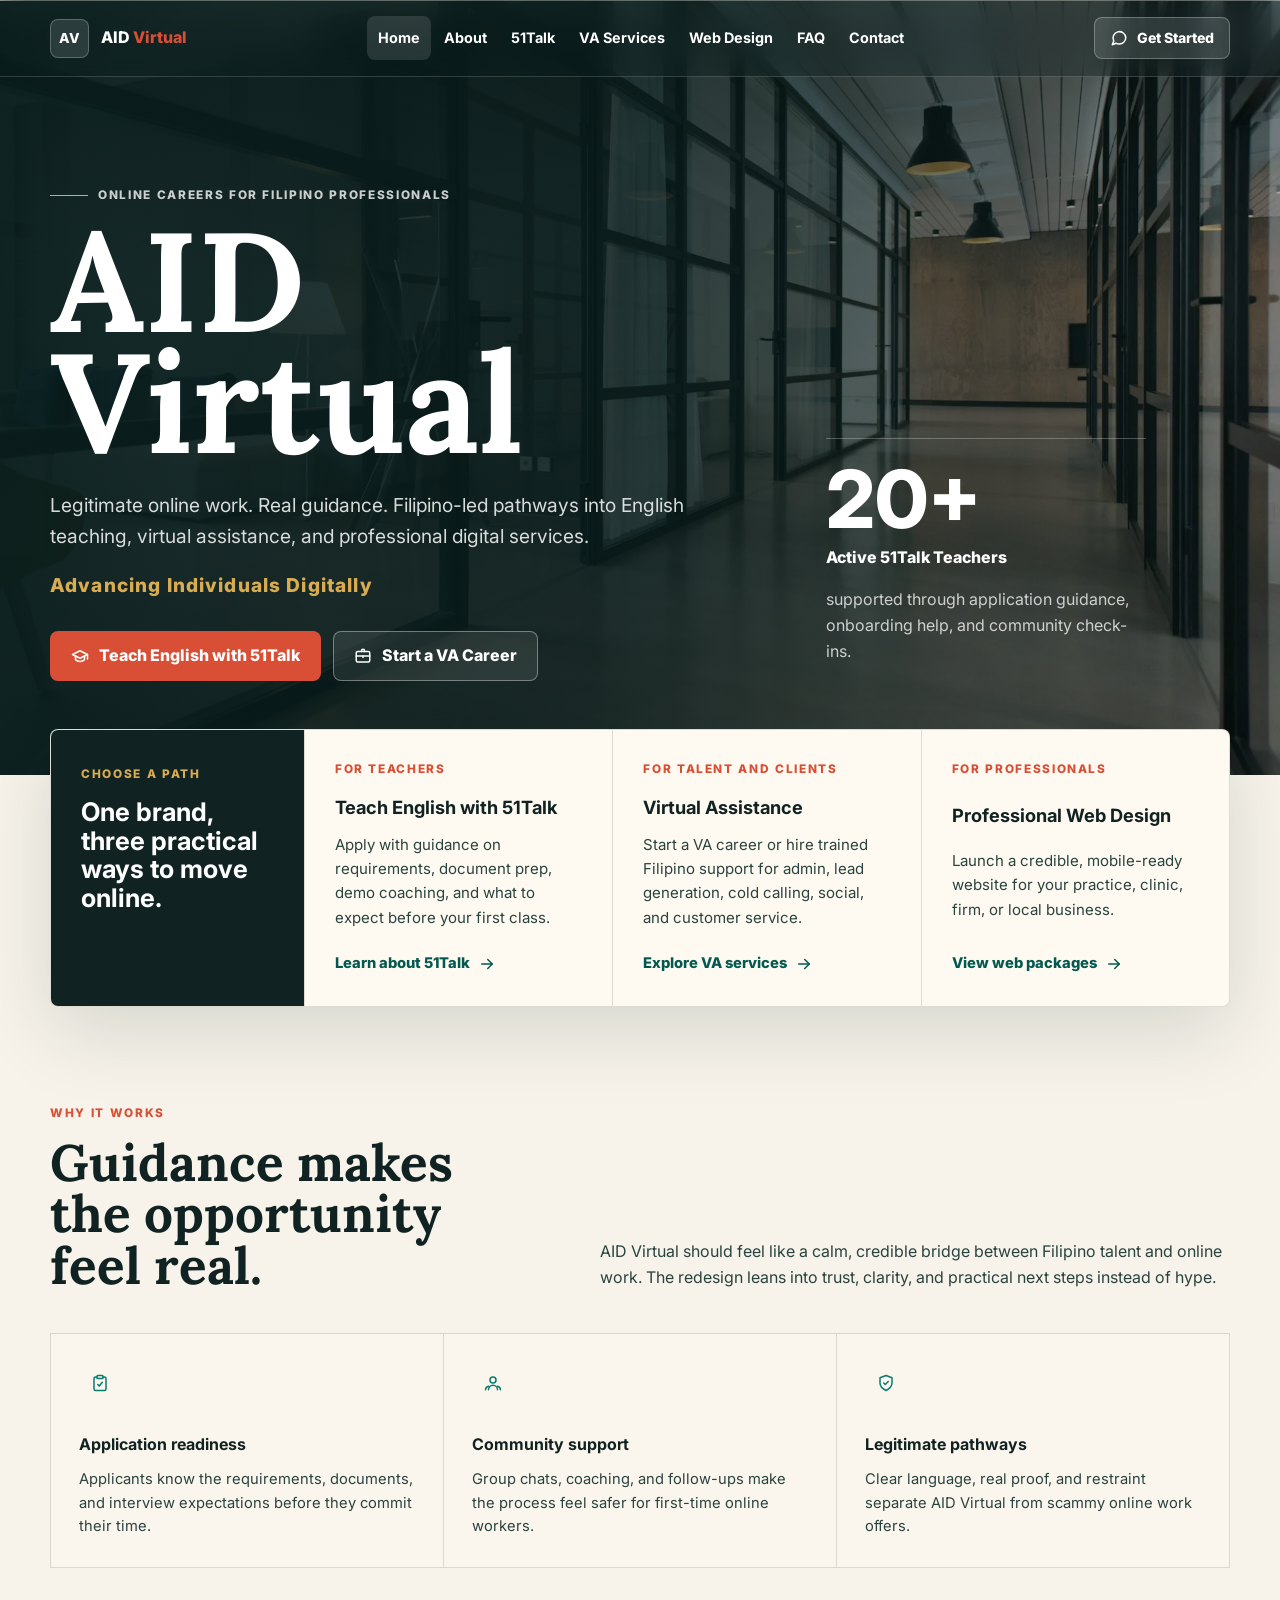
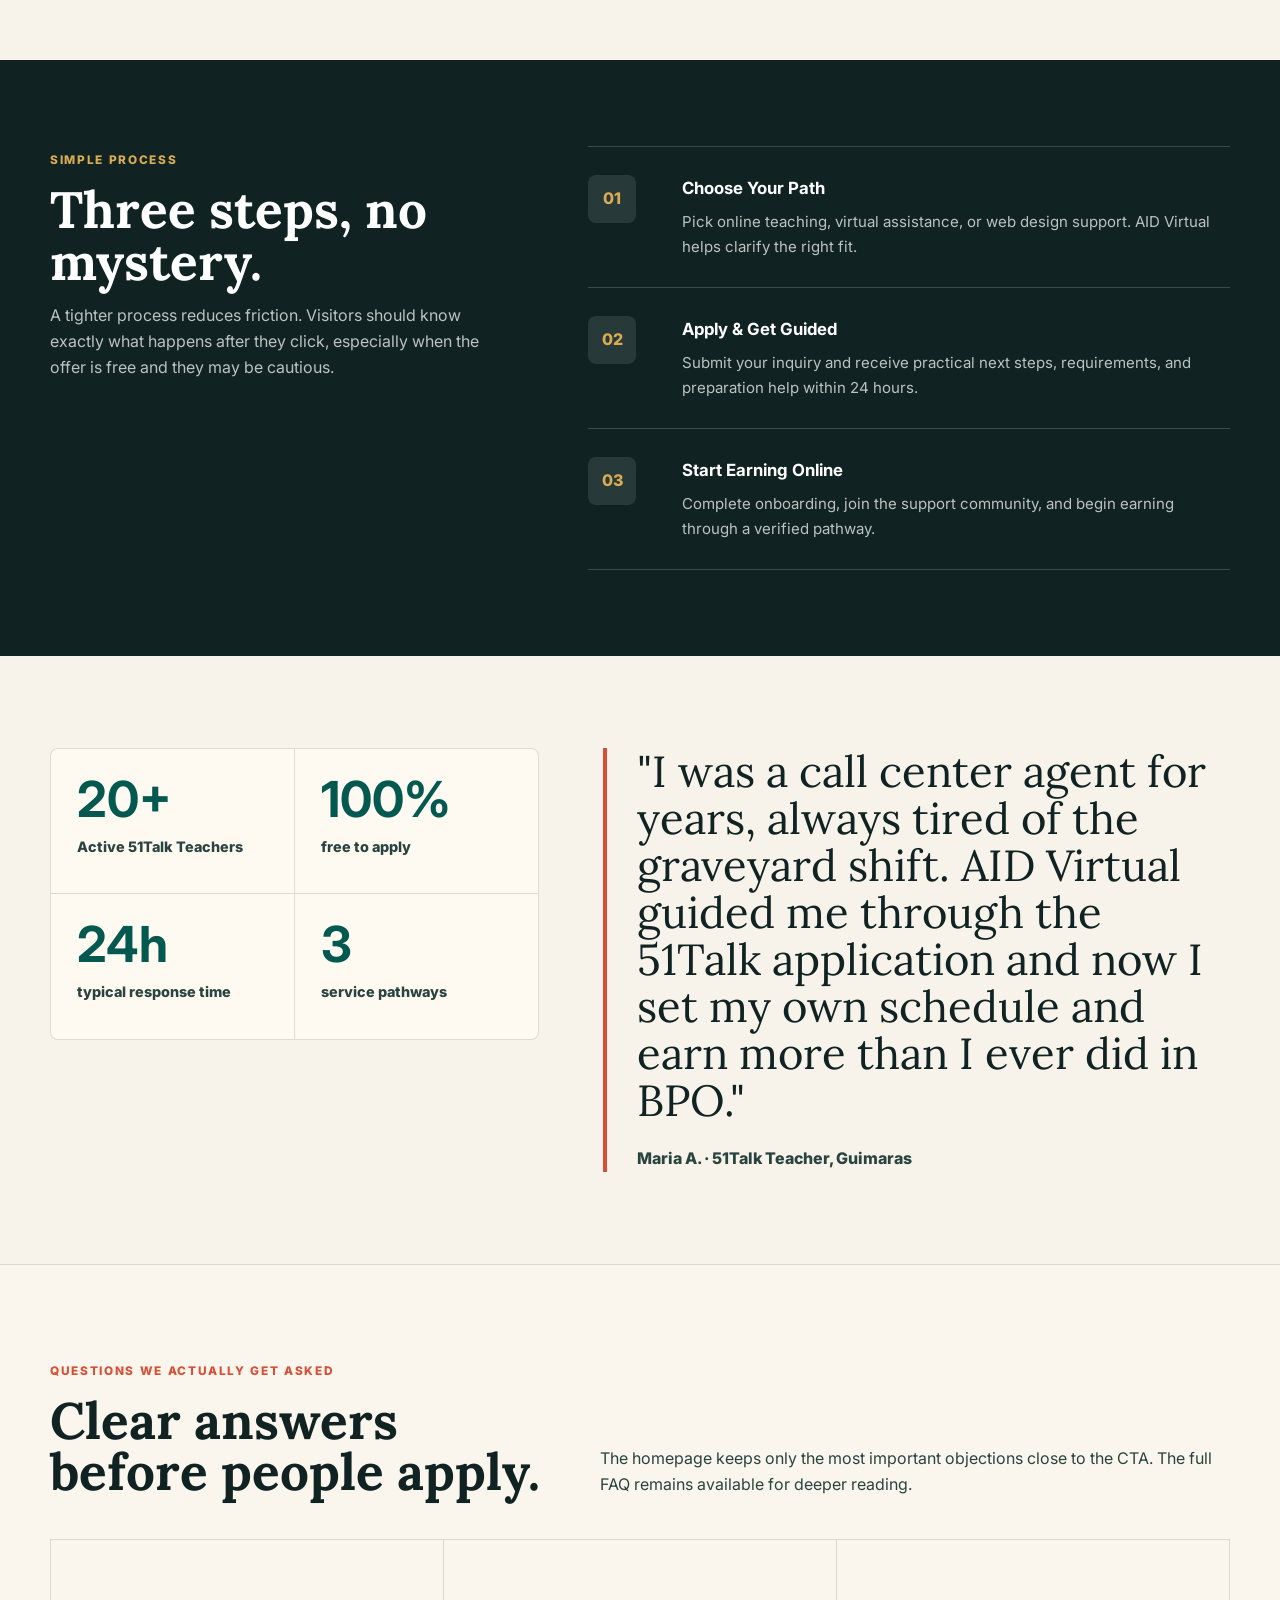
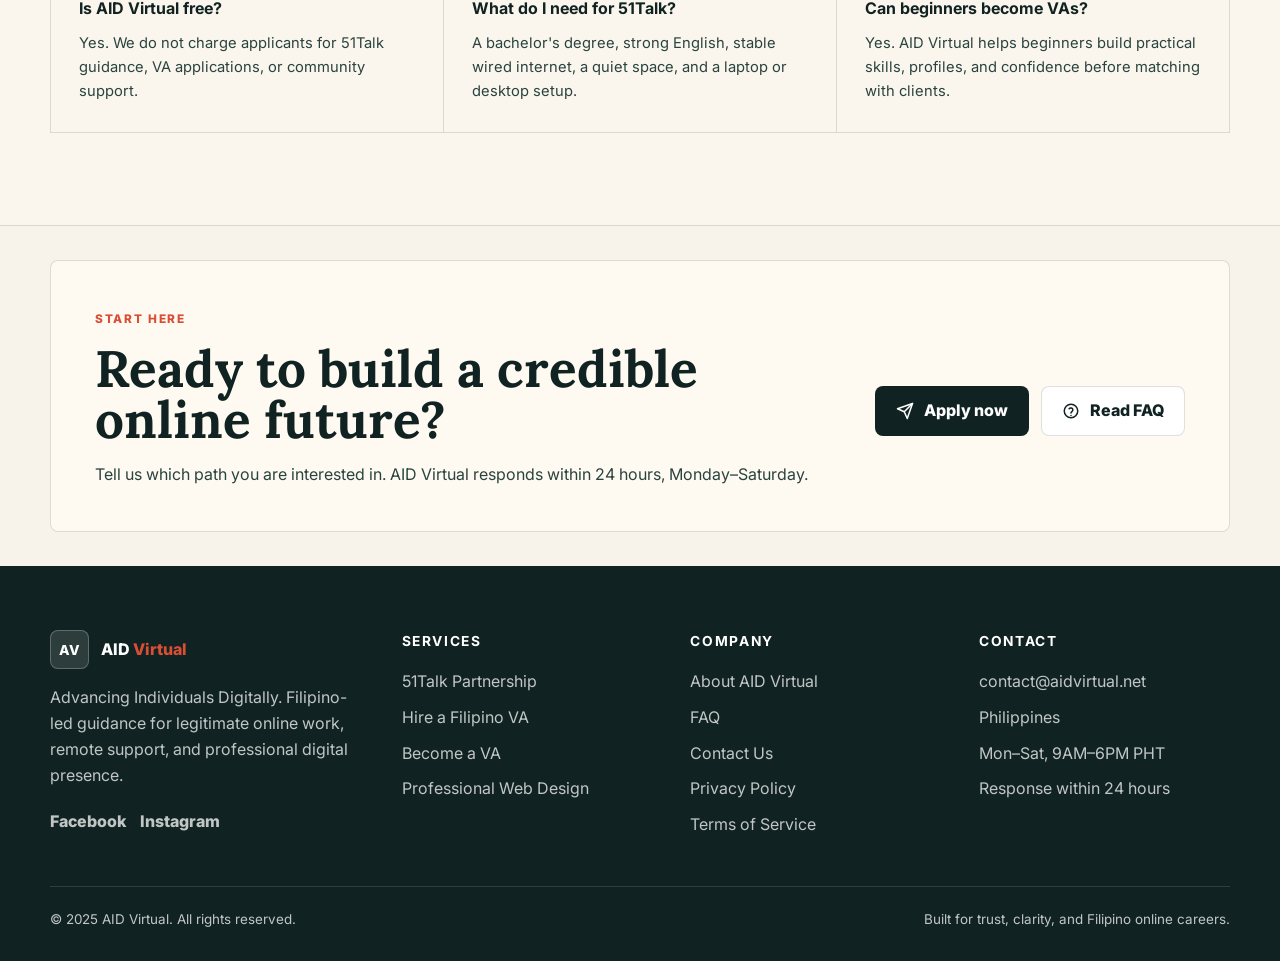
==== commit dbde131a: "fix: align testimonial location with Guimaras" ====
--- a/index.html
+++ b/index.html
@@ -165,7 +165,7 @@
       </div>
       <div class="quote-card">
         <blockquote>"I was a call center agent for years, always tired of the graveyard shift. AID Virtual guided me through the 51Talk application and now I set my own schedule and earn more than I ever did in BPO."</blockquote>
-        <p>Maria A. · 51Talk Teacher, Cebu City</p>
+        <p>Maria A. · 51Talk Teacher, Guimaras</p>
       </div>
     </div>
   </section>
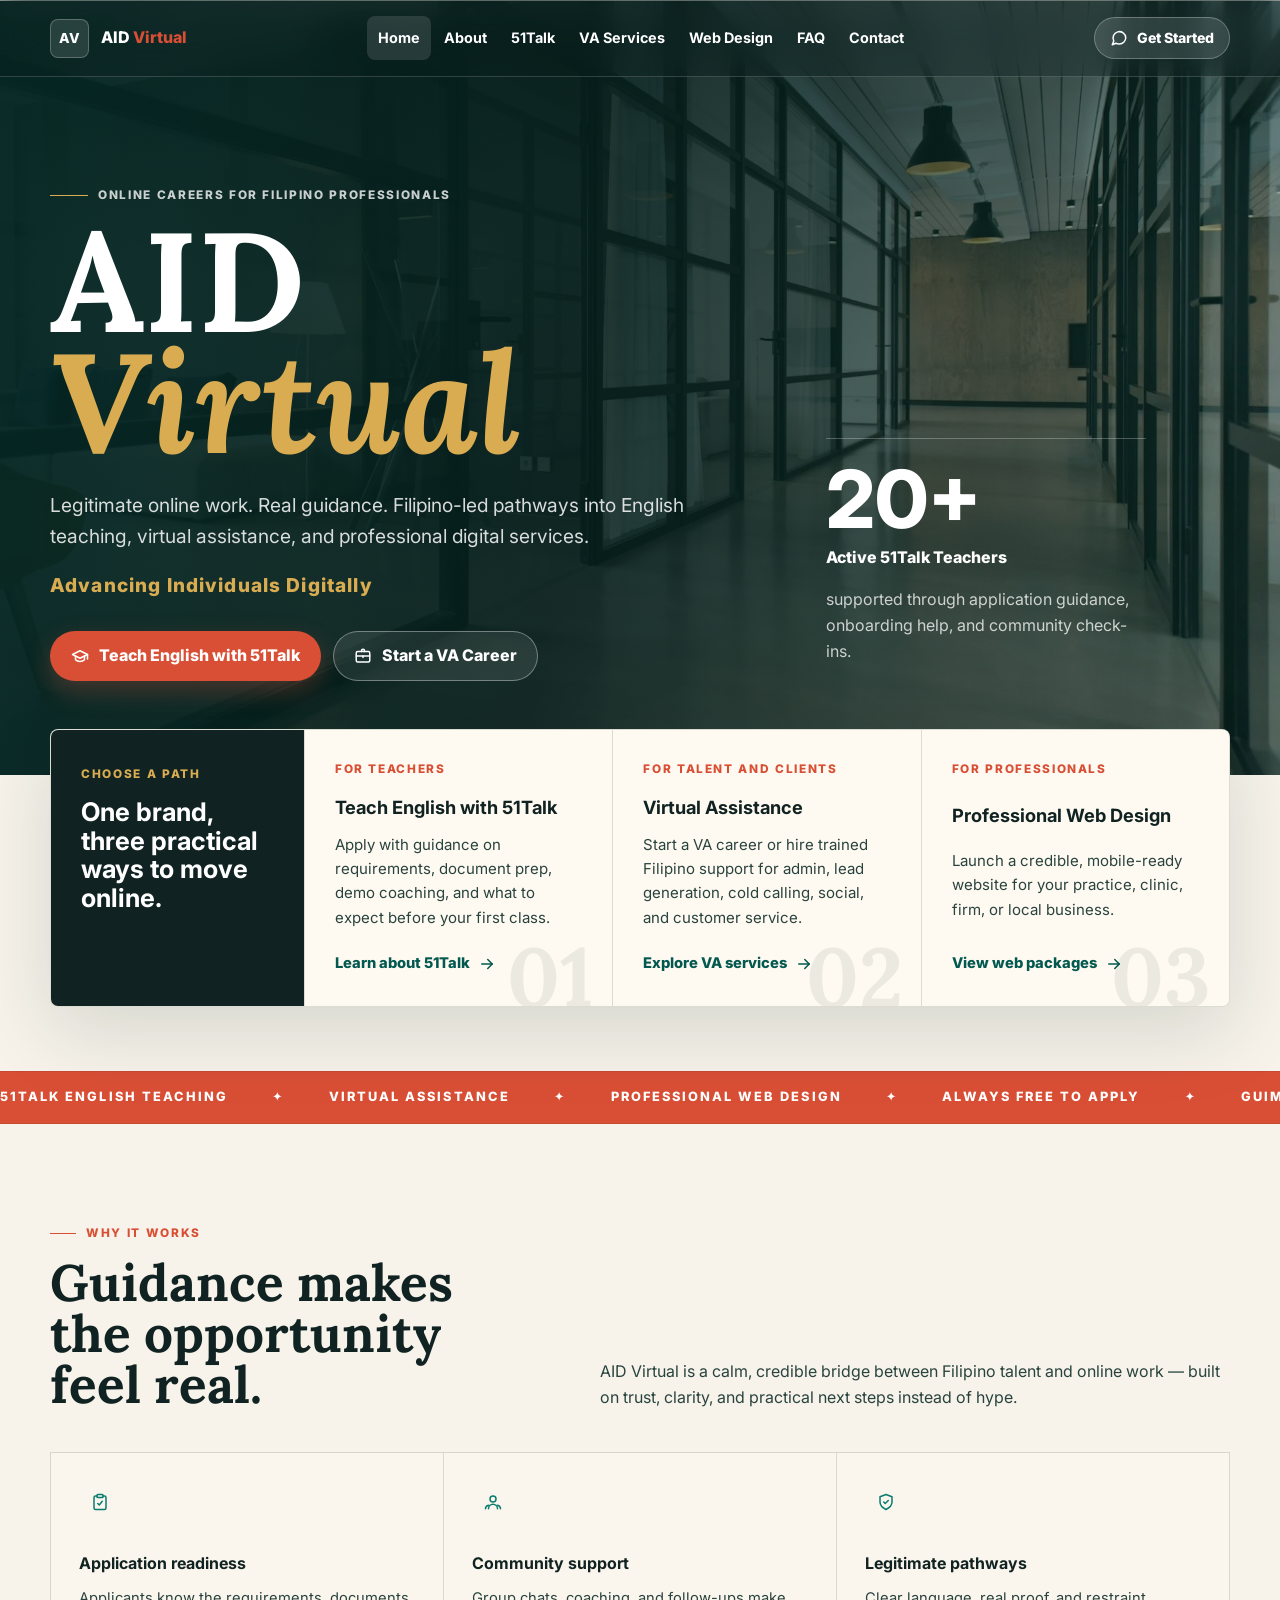
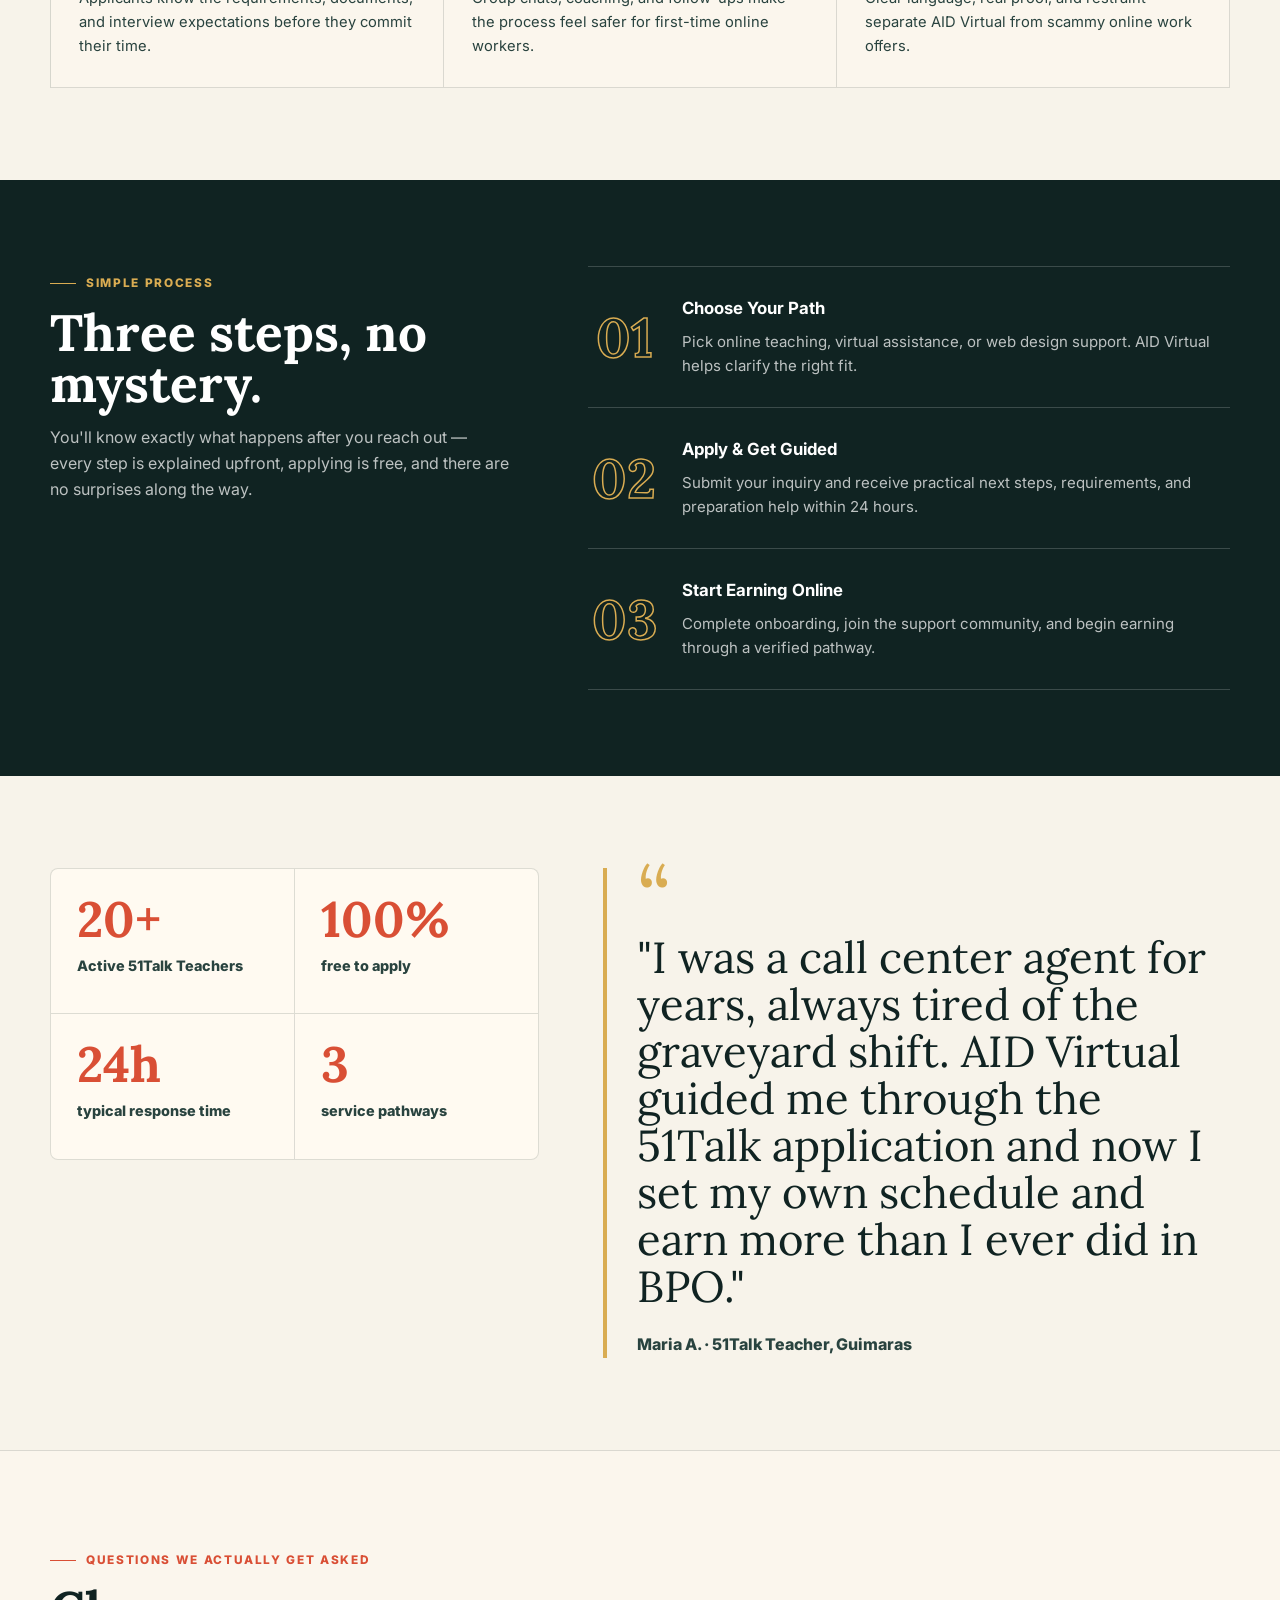
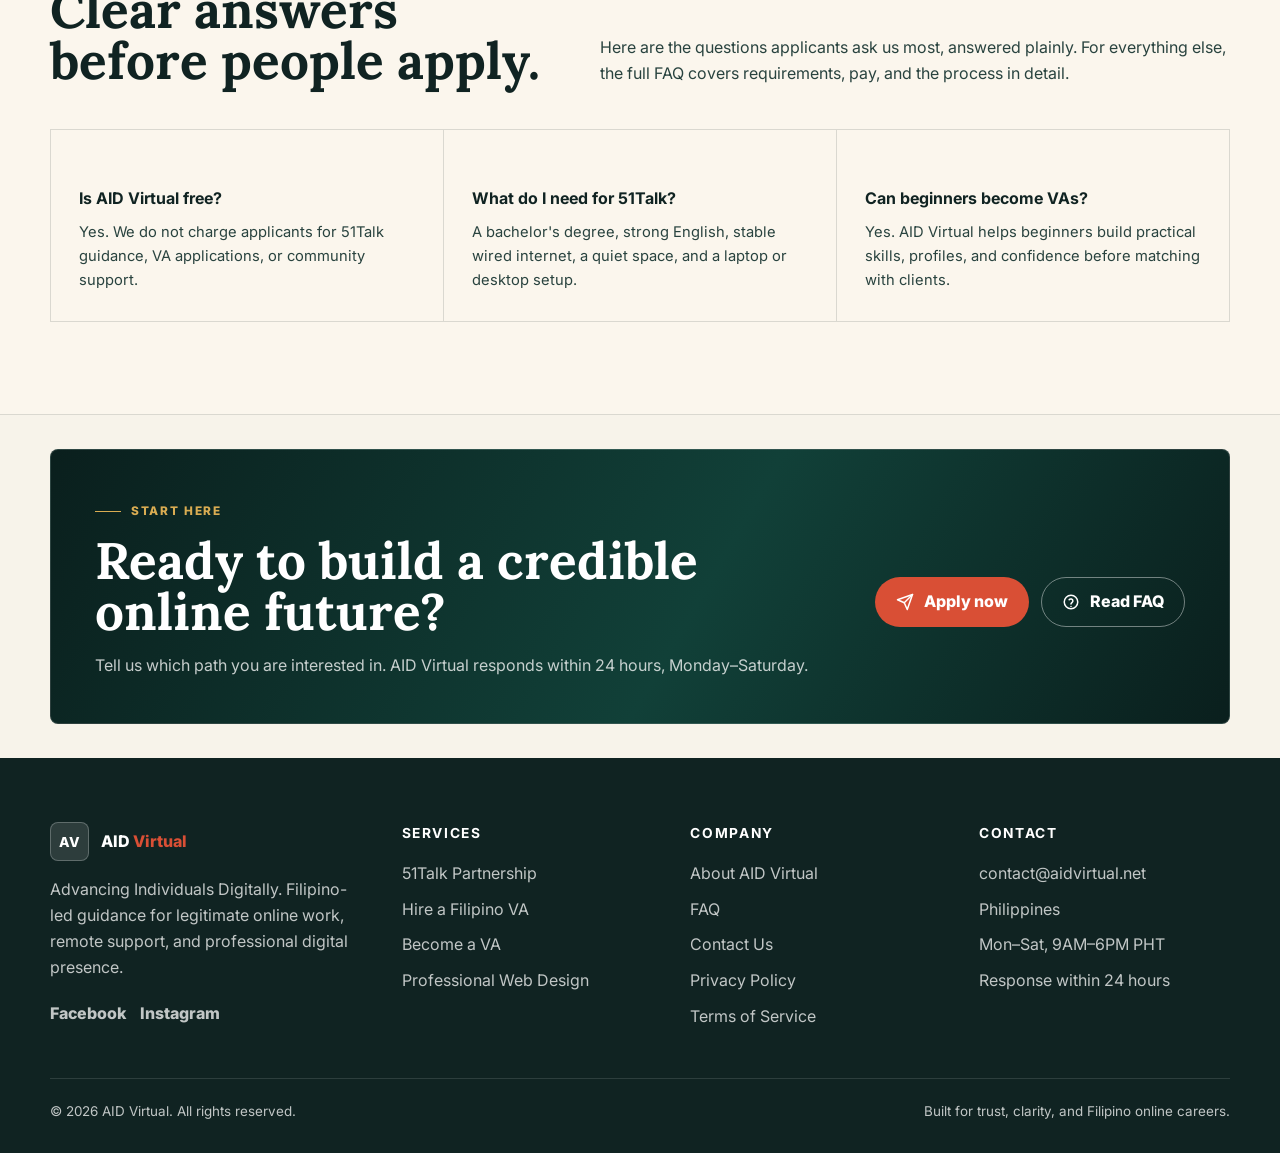
==== commit a4b73e67: "Bold visual refresh: fix leaked copy, add marquee, richer hero, stronger hovers - Replace internal d" ====
--- a/index.html
+++ b/index.html
@@ -15,7 +15,9 @@
   <meta name="twitter:title" content="AID Virtual — Online Work for Filipino Professionals" />
   <meta name="twitter:description" content="AID Virtual helps Filipinos access legitimate online income through 51Talk English teaching, VA careers, and professional web services. Always free to apply. Guimaras-based." />
   <link rel="icon" type="image/svg+xml" href="data:image/svg+xml,%3Csvg xmlns='http://www.w3.org/2000/svg' viewBox='0 0 100 100'%3E%3Crect width='100' height='100' rx='16' fill='%23083531'/%3E%3Ctext x='50' y='60' text-anchor='middle' font-family='Arial' font-size='38' font-weight='700' fill='white'%3EAV%3C/text%3E%3C/svg%3E" />
-  <link rel="stylesheet" href="assets/css/fonts.css" />
+  <link rel="preconnect" href="https://fonts.googleapis.com" />
+  <link rel="preconnect" href="https://fonts.gstatic.com" crossorigin />
+  <link rel="stylesheet" href="https://fonts.googleapis.com/css2?family=Inter:wght@400;500;600;700;800&family=Lora:ital,wght@0,600;0,700;1,600;1,700&display=swap" />
   <link rel="stylesheet" href="assets/css/style.css" />
   <script type="application/ld+json">
   {
@@ -66,7 +68,7 @@
     <div class="shell home-hero-inner">
       <div class="hero-copy-block">
         <span class="eyebrow-line">Online careers for Filipino professionals</span>
-        <h1>AID<br />Virtual</h1>
+        <h1>AID<br /><em>Virtual</em></h1>
         <p>Legitimate online work. Real guidance. Filipino-led pathways into English teaching, virtual assistance, and professional digital services.</p>
         <p class="tagline">Advancing Individuals Digitally</p>
         <div class="hero-actions">
@@ -107,6 +109,13 @@
     </a>
   </section>
 
+  <div class="marquee" aria-hidden="true">
+    <div class="marquee-track">
+      <span>51Talk English Teaching</span><span>✦</span><span>Virtual Assistance</span><span>✦</span><span>Professional Web Design</span><span>✦</span><span>Always Free to Apply</span><span>✦</span><span>Guimaras-Based</span><span>✦</span><span>Replies Within 24 Hours</span><span>✦</span>
+      <span>51Talk English Teaching</span><span>✦</span><span>Virtual Assistance</span><span>✦</span><span>Professional Web Design</span><span>✦</span><span>Always Free to Apply</span><span>✦</span><span>Guimaras-Based</span><span>✦</span><span>Replies Within 24 Hours</span><span>✦</span>
+    </div>
+  </div>
+
   <section class="section">
     <div class="shell">
 
@@ -115,7 +124,7 @@
         <span class="kicker">Why it works</span>
         <h2>Guidance makes the opportunity feel real.</h2>
       </div>
-      <p>AID Virtual should feel like a calm, credible bridge between Filipino talent and online work. The redesign leans into trust, clarity, and practical next steps instead of hype.</p>
+      <p>AID Virtual is a calm, credible bridge between Filipino talent and online work — built on trust, clarity, and practical next steps instead of hype.</p>
     </div>
       <div class="support-grid">
 
@@ -145,7 +154,7 @@
       <div>
         <span class="kicker gold">Simple process</span>
         <h2>Three steps, no mystery.</h2>
-        <p>A tighter process reduces friction. Visitors should know exactly what happens after they click, especially when the offer is free and they may be cautious.</p>
+        <p>You'll know exactly what happens after you reach out — every step is explained upfront, applying is free, and there are no surprises along the way.</p>
       </div>
       <div class="steps">
         <article><span>01</span><div><h3>Choose Your Path</h3><p>Pick online teaching, virtual assistance, or web design support. AID Virtual helps clarify the right fit.</p></div></article>
@@ -178,7 +187,7 @@
         <span class="kicker">Questions we actually get asked</span>
         <h2>Clear answers before people apply.</h2>
       </div>
-      <p>The homepage keeps only the most important objections close to the CTA. The full FAQ remains available for deeper reading.</p>
+      <p>Here are the questions applicants ask us most, answered plainly. For everything else, the full FAQ covers requirements, pay, and the process in detail.</p>
     </div>
       <div class="faq-preview-grid">
         <article><h3>Is AID Virtual free?</h3><p>Yes. We do not charge applicants for 51Talk guidance, VA applications, or community support.</p></article>
@@ -241,7 +250,7 @@
         </div>
       </div>
       <div class="footer-bottom">
-        <span>© 2025 AID Virtual. All rights reserved.</span>
+        <span>© 2026 AID Virtual. All rights reserved.</span>
         <span>Built for trust, clarity, and Filipino online careers.</span>
       </div>
     </footer>
--- a/assets/css/style.css
+++ b/assets/css/style.css
@@ -72,6 +72,7 @@
   color: var(--ink-2);
   font-size: 0.9rem;
   font-weight: 700;
+  transition: background 160ms ease, color 160ms ease;
 }
 .nav-menu a:hover, .nav-menu a.active, .nav-menu a[aria-current="page"] { background: rgba(8, 124, 112, 0.10); color: var(--teal-dark); }
 .header-cta {
@@ -194,8 +195,10 @@
 .pathway-intro { padding: 30px; background: var(--ink); color: var(--white); }
 .pathway-intro span { color: var(--gold); font-size: 0.74rem; font-weight: 800; text-transform: uppercase; letter-spacing: 0.14em; }
 .pathway-intro h2 { margin: 12px 0 0; color: var(--white); font-family: Inter, sans-serif; font-size: clamp(1.35rem, 2vw, 1.8rem); line-height: 1.12; }
-.path-card { min-height: 240px; display: flex; flex-direction: column; justify-content: space-between; padding: 30px; border-left: 1px solid var(--line); background: var(--surface); }
-.path-card:hover { background: var(--white); }
+.path-card { min-height: 240px; display: flex; flex-direction: column; justify-content: space-between; padding: 30px; border-left: 1px solid var(--line); background: var(--surface); transition: background 180ms ease, box-shadow 180ms ease; }
+.path-card:hover { background: var(--white); box-shadow: inset 0 3px 0 var(--coral); }
+.path-link .icon svg { transition: transform 180ms ease; }
+.path-card:hover .path-link .icon svg { transform: translateX(4px); }
 .path-card h3 { margin: 0 0 10px; font-family: Inter, sans-serif; font-size: 1.14rem; }
 .path-card p { margin: 0; color: var(--ink-2); font-size: 0.94rem; }
 .path-link { display: inline-flex; align-items: center; gap: 8px; margin-top: 22px; color: var(--teal-dark); font-weight: 800; font-size: 0.92rem; }
@@ -228,7 +231,11 @@
   border-right: 1px solid var(--line);
   border-bottom: 1px solid var(--line);
   background: rgba(255,250,241,0.56);
-}
+  transition: background 180ms ease;
+}
+.card:hover { background: var(--white); }
+.card-link .card { height: 100%; }
+.card-link:hover .card { background: var(--white); box-shadow: inset 0 3px 0 var(--teal); }
 .card-icon {
   width: 42px;
   height: 42px;
@@ -441,6 +448,128 @@
   justify-content: space-between;
   gap: 20px;
   font-size: 0.84rem;
+}
+::selection { background: rgba(8, 124, 112, 0.22); }
+a:focus-visible, button:focus-visible, input:focus-visible, select:focus-visible, textarea:focus-visible {
+  outline: 3px solid var(--teal);
+  outline-offset: 2px;
+  border-radius: var(--radius);
+}
+.button-primary { box-shadow: 0 10px 26px rgba(217, 79, 53, 0.28); }
+.footer a, .faq-question svg { transition: color 160ms ease, transform 200ms ease; }
+@media (prefers-reduced-motion: reduce) {
+  html { scroll-behavior: auto; }
+  *, *::before, *::after { transition-duration: 0.01ms !important; animation-duration: 0.01ms !important; }
+}
+.js-reveal .reveal {
+  opacity: 0;
+  transform: translateY(18px);
+  transition: opacity 520ms ease, transform 520ms ease;
+}
+.js-reveal .reveal.in-view { opacity: 1; transform: none; }
+@media (prefers-reduced-motion: reduce) {
+  .js-reveal .reveal { opacity: 1; transform: none; }
+}
+
+/* ——— Bold visual pass ——— */
+.button, .header-cta { border-radius: 999px; }
+.home-hero {
+  background-image:
+    linear-gradient(100deg, rgba(4, 38, 34, 0.97) 0%, rgba(6, 32, 29, 0.87) 46%, rgba(10, 70, 60, 0.36) 100%),
+    url("../images/hero-remote-work.webp");
+}
+.home-hero h1 em, .page-hero h1 em { font-style: italic; color: var(--gold); }
+.kicker::before { content: ""; width: 26px; height: 1px; background: currentColor; }
+
+.marquee {
+  overflow: hidden;
+  margin-top: 64px;
+  padding: 15px 0;
+  background: var(--coral);
+  color: var(--white);
+  border-block: 1px solid rgba(0, 0, 0, 0.08);
+}
+.marquee-track {
+  display: flex;
+  align-items: center;
+  gap: 44px;
+  width: max-content;
+  font-weight: 800;
+  font-size: 0.8rem;
+  letter-spacing: 0.16em;
+  text-transform: uppercase;
+  animation: marquee 34s linear infinite;
+}
+.marquee-track span { white-space: nowrap; }
+@keyframes marquee { to { transform: translateX(calc(-50% - 22px)); } }
+@media (prefers-reduced-motion: reduce) {
+  .marquee-track { animation: none; flex-wrap: wrap; width: auto; justify-content: center; }
+}
+
+.pathways { counter-reset: path; }
+.path-card { position: relative; counter-increment: path; overflow: hidden; }
+.path-card::after {
+  content: "0" counter(path);
+  position: absolute;
+  right: 18px;
+  bottom: -12px;
+  font-family: Lora, Georgia, serif;
+  font-weight: 700;
+  font-size: 5.2rem;
+  line-height: 1;
+  color: rgba(16, 35, 34, 0.08);
+  pointer-events: none;
+  transition: color 200ms ease;
+}
+.path-card h3, .path-card p, .path-card .path-label { transition: color 200ms ease; }
+.path-card:hover { background: var(--ink); box-shadow: inset 0 3px 0 var(--coral); }
+.path-card:hover h3 { color: var(--white); }
+.path-card:hover p { color: rgba(255, 255, 255, 0.78); }
+.path-card:hover .path-label, .path-card:hover .path-link { color: var(--gold); }
+.path-card:hover::after { color: rgba(255, 255, 255, 0.14); }
+
+.steps article > span {
+  width: auto;
+  height: auto;
+  background: transparent;
+  font-family: Lora, Georgia, serif;
+  font-weight: 700;
+  font-size: 3.4rem;
+  line-height: 1;
+  color: var(--gold);
+}
+@supports (-webkit-text-stroke: 1px black) {
+  .steps article > span { color: transparent; -webkit-text-stroke: 1.5px var(--gold); }
+}
+.metric-panel strong { font-family: Lora, Georgia, serif; color: var(--coral); }
+.quote-card { border-left-color: var(--gold); }
+.quote-card::before {
+  content: "\201C";
+  display: block;
+  margin-bottom: 6px;
+  font-family: Lora, Georgia, serif;
+  font-size: 5.4rem;
+  line-height: 0.7;
+  color: var(--gold);
+}
+
+.cta {
+  background: linear-gradient(120deg, #0a1f1d 0%, #114038 55%, #0a1f1d 100%);
+  border-color: rgba(255, 255, 255, 0.14);
+}
+.cta h2 { color: var(--white); }
+.cta p { color: rgba(255, 255, 255, 0.76); }
+.cta .kicker { color: var(--gold); }
+.cta .button-dark { background: var(--coral); }
+.cta .button-dark:hover { background: var(--coral-dark); }
+.cta .button-light { background: transparent; color: var(--white); border-color: rgba(255, 255, 255, 0.42); }
+.cta .button-light:hover { border-color: var(--white); background: rgba(255, 255, 255, 0.08); }
+
+.page-hero {
+  background:
+    radial-gradient(860px 420px at 88% -12%, rgba(217, 172, 82, 0.18), transparent 62%),
+    radial-gradient(720px 400px at -8% 112%, rgba(8, 124, 112, 0.30), transparent 62%),
+    var(--ink);
 }
 @media (max-width: 1100px) {
   .pathways, .pricing-grid { grid-template-columns: repeat(2, 1fr); }
@@ -481,7 +610,7 @@
   .home-hero h1 { font-size: clamp(4.2rem, 23vw, 7rem); }
   .hero-actions .button, .cta-actions .button { width: 100%; }
   .hero-proof { display: none; }
-  .pathways { margin-top: -170px; grid-template-columns: 1fr; }
+  .pathways { margin-top: -40px; grid-template-columns: 1fr; }
   .path-card { border-left: 0; border-top: 1px solid var(--line); min-height: auto; padding: 24px; }
   .section { padding: 70px 0; }
   .page-hero { padding: 74px 0 58px; }
